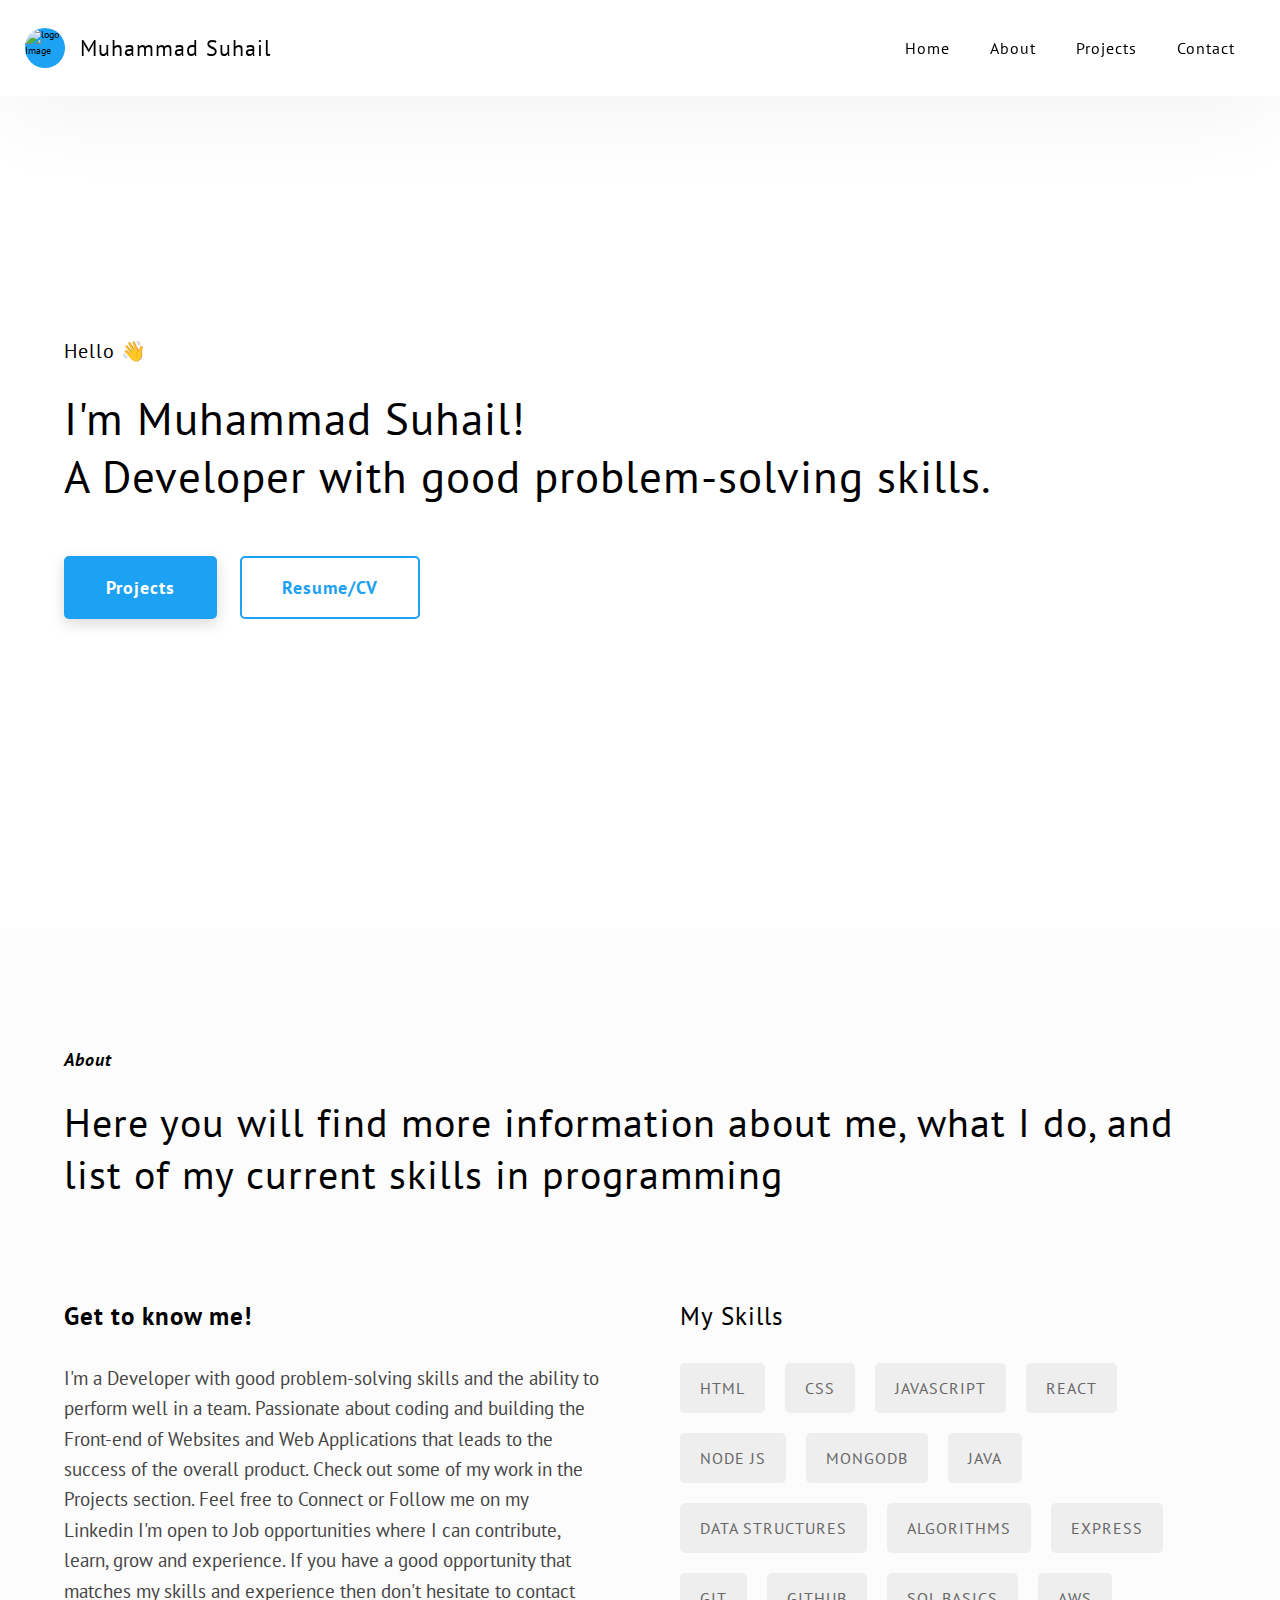
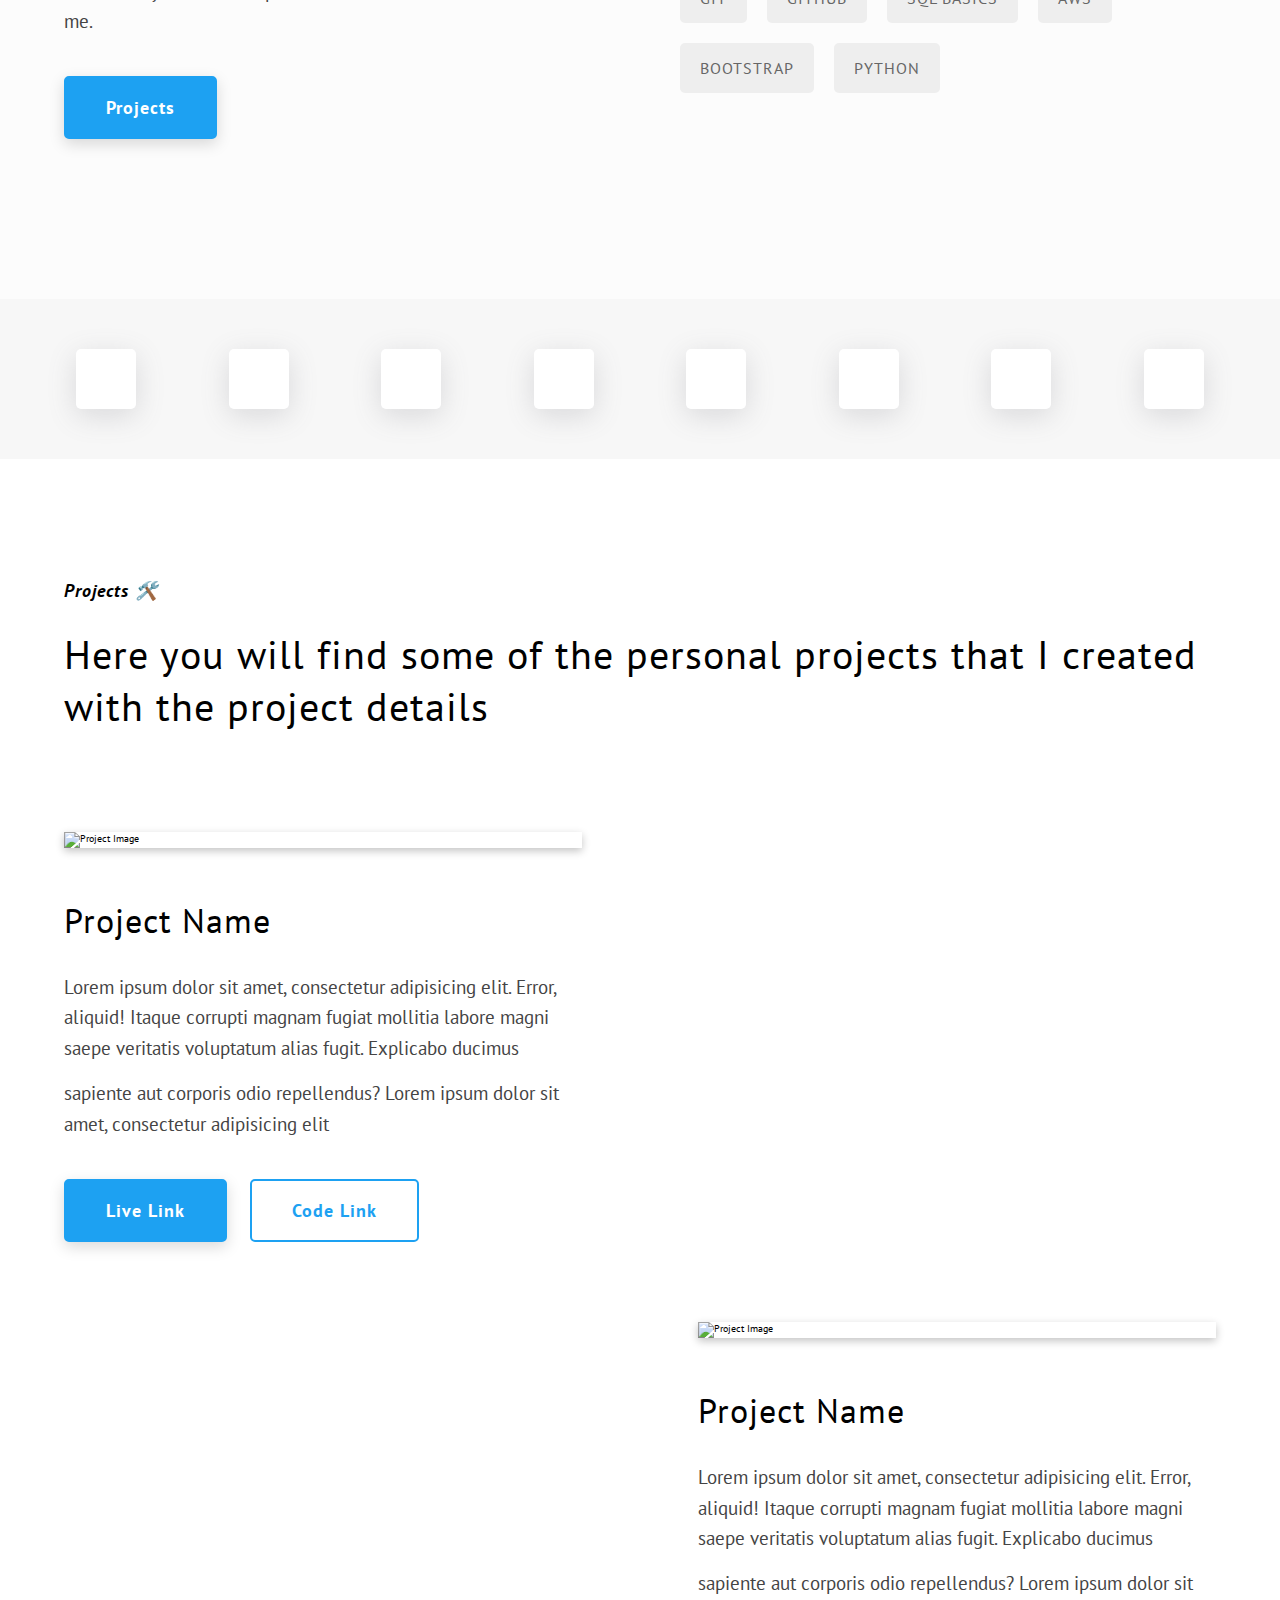
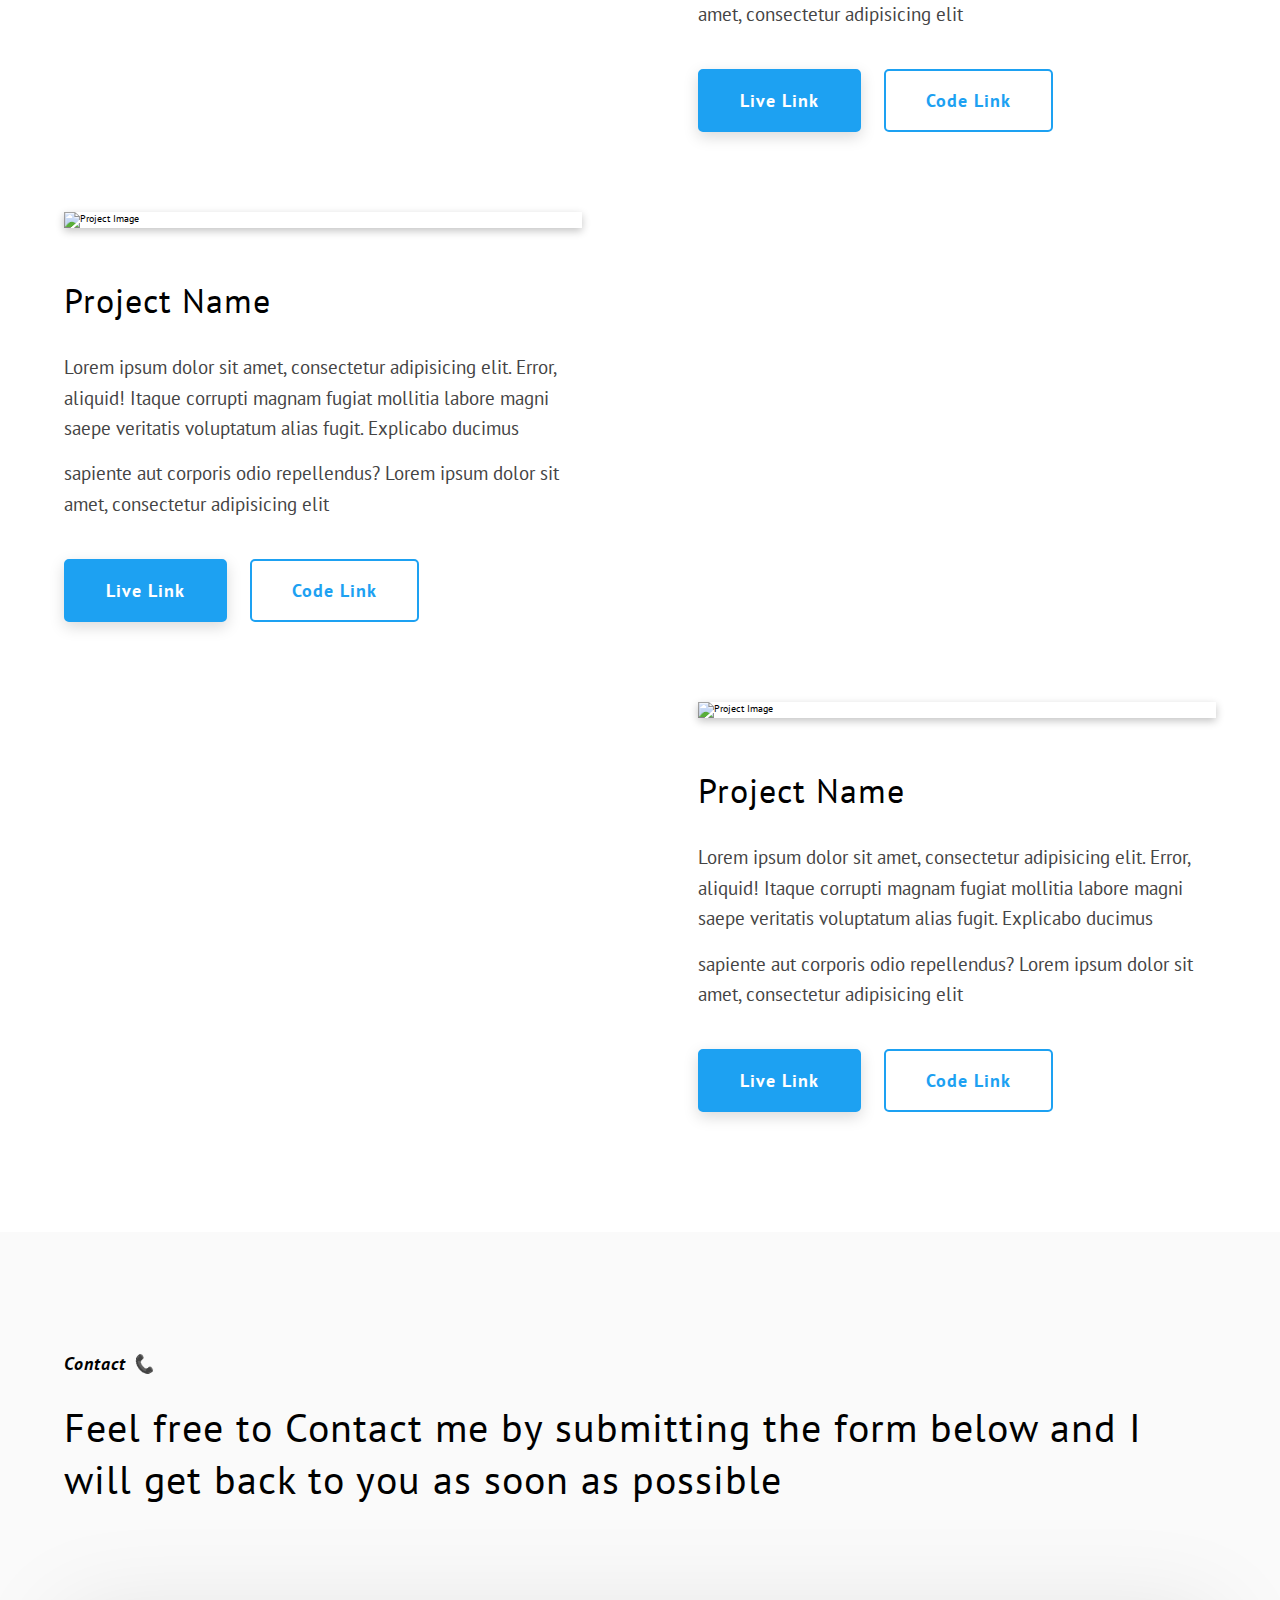
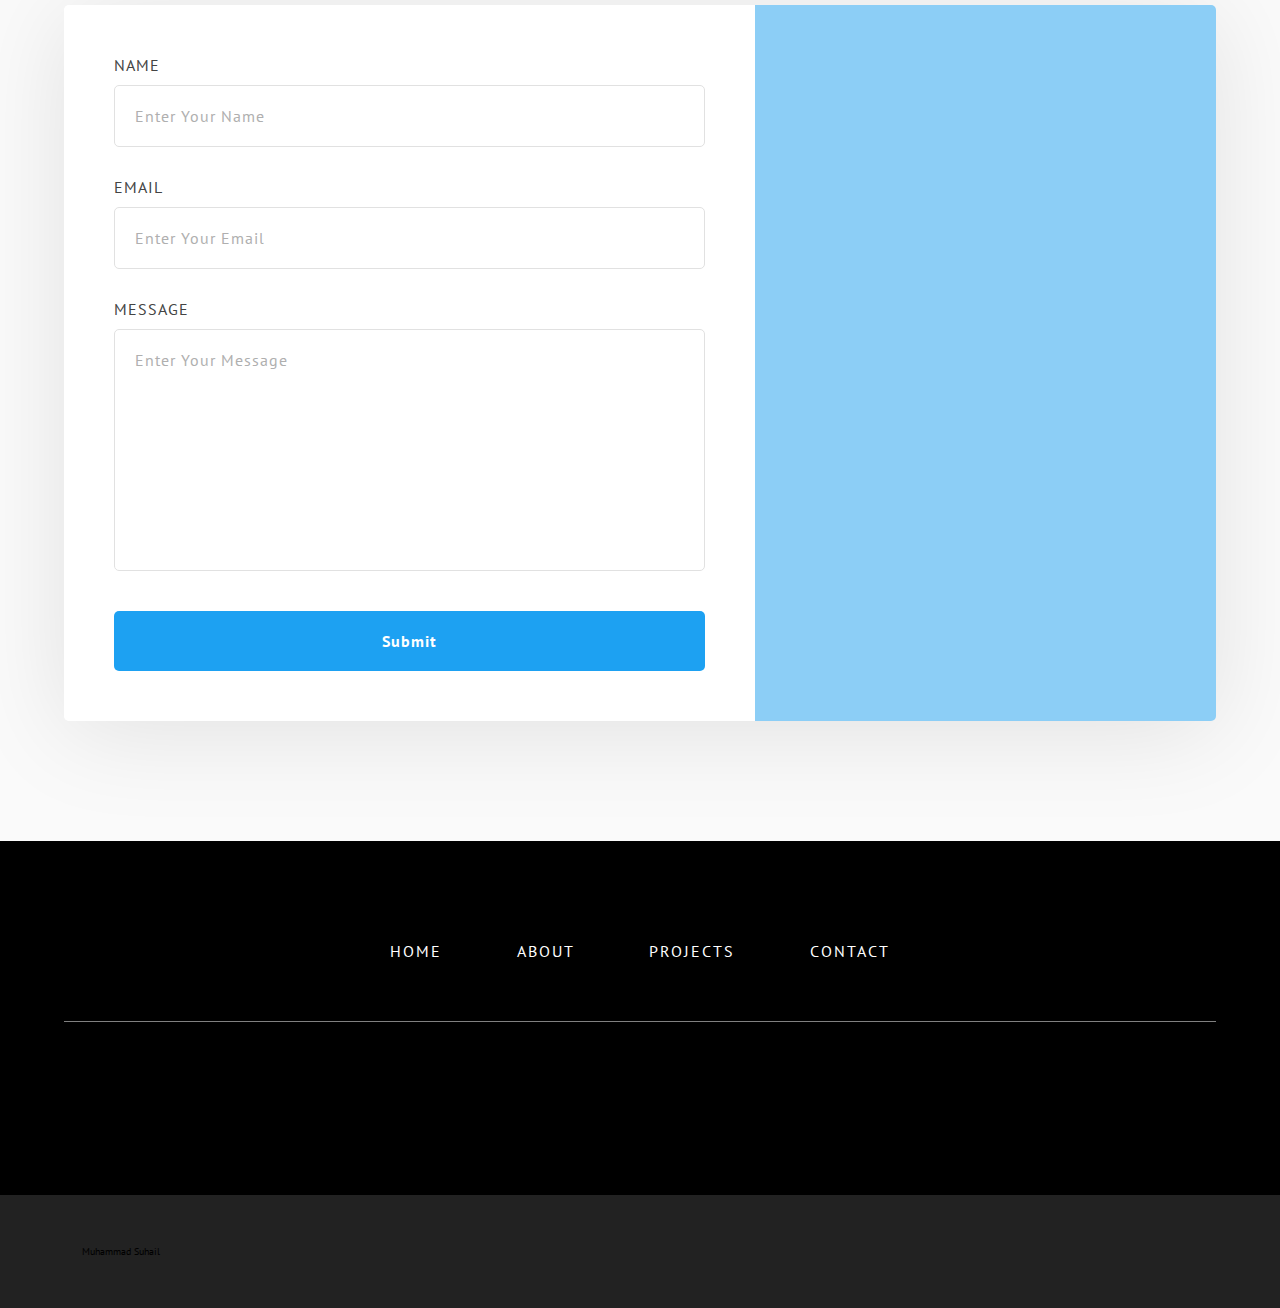
==== index.html @ c845e2e4 "Update index.html" ====
<!DOCTYPE html>
<html lang="en">

<head>
  <meta charset="UTF-8" />
  <meta http-equiv="X-UA-Compatible" content="IE=edge" />
  <meta name="viewport" content="width=device-width, initial-scale=1.0" />
  <link rel="stylesheet" href="style.css" />
  <link rel="preconnect" href="https://fonts.googleapis.com" />
  <link rel="preconnect" href="https://fonts.gstatic.com" crossorigin />
  <link href="https://fonts.googleapis.com/css2?family=PT+Sans:wght@400;700&display=swap" rel="stylesheet" />
  <link rel="stylesheet" href="https://cdn.jsdelivr.net/gh/devicons/devicon@v2.14.0/devicon.min.css" />
  <title>Muhammad Suhail</title>
  <meta name="description" content="A Simple & Clean Portfolio" />
</head>

<body>
  <header class="main-header">
    <div class="main-header__logo-container">
      <div class="main-header__logo-img-cont">
        <img
          src=iamsuhail.github.io

          alt="logo Image" class="main-header__logo-img" />
      </div>
      <h4 class="main-header__logo-text">Muhammad Suhail</h4>
    </div>
    <nav class="main-header__navigation">
      <ul class="main-header__navigation-links">
        <li class="main-header__navigation-link"><a href="./index.html"> Home </a></li>
        <li class="main-header__navigation-link"><a href="./index.html#about"> About </a></li>
        <li class="main-header__navigation-link">
          <a href="./index.html#projects"> Projects </a>
        </li>
        <li class="main-header__navigation-link"><a href="./index.html#contact" href=""> Contact </a></li>
      </ul>
    </nav>
    <div class="main-header__sm-scr-nav-btn">
      <div class="main-header__sm-scr-nav-btn-line"></div>
      <div class="main-header__sm-scr-nav-btn-line"></div>
    </div>
    <div class="main-header__sm-menu">
      <div class="main-header__sm-menu-close">

      </div>
      <ul class="main-header__sm-menu-links">
        <li>
          <a class="main-header__sm-menu-link main-header__sm-menu-link--1" name="home-hero">Home</a>
        </li>

        <li>
          <a class="main-header__sm-menu-link main-header__sm-menu-link--2" name="about">About</a>
        </li>
        <li>
          <a class="main-header__sm-menu-link main-header__sm-menu-link--3" name="projects">Projects</a>
        </li>
        <li>
          <a class="main-header__sm-menu-link main-header__sm-menu-link--4" name="contact">Contact</a>
        </li>
      </ul>
    </div>
    <!-- <button class="btn btn-theme btn-sm">Download CV</button> -->
  </header>

  <!--Remove or Comment out this theme selector code when you are done with choosing the right color for your theme so this color selector don't appear when you host the site online-->
  <div class="themeClrSelector">
    <input placeholder="Color Selector" type="color" value="#1DA1F2" class="themeClrSelector__input" />
    <img alt="theme color tester" src="https://img.icons8.com/fluent/48/000000/rgb-circle-1.png"
      class="themeClrSelector__img" />
  </div>
  <!---->

  <section id="home-hero" class="home-hero">
    <div class="home-hero__content">
      <div class="home-hero__info">
        <h1 class="heading-primary home-hero__heading-primary">
          <span class="heading-primary__sm"> Hello 👋</span>
          <span class="heading-primary__main">
            I'm Muhammad Suhail! <br>
            A Developer with good problem-solving skills.
            
          </span>
        </h1>
        <button class="btn btn-theme home-hero__btn-theme">Projects</button>
        <button class="btn btn-inv home-hero__btn-theme" onclick="window.location.href=''"> Resume/CV </button>
      </div>
    </div>
  </section>
  <section id="about" class="about main-section">
    <div class="main-container">
      <h2 class="heading-secondary projects__heading-secondary">
        <span class="heading-secondary__sm"> <b><i>About</i></b> </span>
        <span class="heading-secondary__main">
          Here you will find more information about me, what I do, and list of my current skills in programming
      </h2>
      <div class="main-section__content">
        <div class="about__info">
          <div class="about__main-info">
            <h3 class="heading-quaternary about__heading-quaternary">
            <b>Get to know me!</b> 
            </h3>
            <p class="text-primary about__text-primary">
              <span>
                I'm a Developer with good problem-solving skills and the ability to perform well in a team. Passionate
                about coding and building the Front-end of Websites and Web Applications that leads to the success of the overall product. Check out some of my work in the Projects section.
Feel free to Connect or Follow me on my Linkedin

I'm open to Job opportunities where I can contribute, learn, grow and experience. If you have a good opportunity that matches my skills and experience then don't hesitate to contact me.
              </span>
              <span>
                

              </span>
              <span>
                
              </span>
            </p>
            <button class="btn btn-theme about__btn-theme">Projects</button>
          </div>
          <div class="about__skill-info">
            <h3 class="heading-quaternary about__heading-quaternary">
              My Skills
            </h3>
            <ul class="about__skills">
              <li class="about__skill">HTML</li>
              <li class="about__skill">css</li>
              <li class="about__skill">Javascript</li>
              <li class="about__skill">React</li>
              <li class="about__skill">Node js</li>
              <li class="about__skill">MongoDB</li>
              <li class="about__skill">Java</li>
              <li class="about__skill">Data Structures</li>
              <li class="about__skill">Algorithms</li>
              <li class="about__skill">Express</li>
              <li class="about__skill">git</li>
              <li class="about__skill">GitHub</li>
              <li class="about__skill">SQL Basics</li>
              <li class="about__skill">AWS</li>
              <li class="about__skill">Bootstrap</li>
              <li class="about__skill">Python</li>
            </ul>
          </div>
        </div>
      </div>
    </div>
  </section>
  <section class="skills-showcase">
    <ul class="skills-showcase__list">
      <li class="skills-showcase__list-item">
        <i class="devicon-html5-plain"></i>
      </li>
      <li class="skills-showcase__list-item">
        <i class="devicon-css3-plain"></i>
      </li>
      <li class="skills-showcase__list-item">
        <i class="devicon-javascript-plain"></i>
      </li>
      <li class="skills-showcase__list-item">
        <i class="devicon-react-original"></i>
      </li>
      <li class="skills-showcase__list-item">
          <i class="devicon-nodejs-plain"></i>
        </li>
        <li class="skills-showcase__list-item">
          <i class="devicon-java-plain"></i>
        </li>
        <li class="skills-showcase__list-item">
            <i class="devicon-git-plain"></i>
        </li>
      <li class="skills-showcase__list-item">
        <i class="devicon-python-plain"></i>
      </li>
    </ul>
  </section>
  <section id="projects" class="projects main-section">
    <div class="main-container">
      <h2 class="heading-secondary projects__heading-secondary">
        <span class="heading-secondary__sm"> <b><i>Projects 🛠️</i></b></span>
        <span class="heading-secondary__main">
          Here you will find some of the personal projects that I created with the project details
        </span>
      </h2>
      <div class="main-section__content">
        <div class="projects__list">
          <div class="projects__list-item">
            <div class="projects__list-item-count">
              <span class="projects__list-item-count-num"> 1 </span>
              <span class="projects__list-item-count-line"> </span>
              <span class="projects__list-item-count-end-dot"> </span>
            </div>
            <div class="projects__list-item-details">
              <div class="projects__list-item-img-cont">
                <img src="./assets/mock.png" alt="Project Image" class="projects__list-item-img" />
              </div>
              <h3 class="heading-tertiary projects__list-item-heading-tertiary">
                Project Name
              </h3>
              <!-- <hr class="projects__title-text-divider" /> -->

              <p class="text-primary projects__list-item-text-primary">
                <span>
                  Lorem ipsum dolor sit amet, consectetur adipisicing elit.
                  Error, aliquid! Itaque corrupti magnam fugiat mollitia
                  labore magni saepe veritatis voluptatum alias fugit.
                  Explicabo ducimus
                </span>
                <!-- <br />
                  <br /> -->
                <span>
                  sapiente aut corporis odio repellendus? Lorem ipsum dolor
                  sit amet, consectetur adipisicing elit
                </span>
              </p>
              <button class="btn btn-theme projects__btn-theme">
                Live Link
              </button>
              <button class="btn btn-inv projects__btn-inv">Code Link</button>
            </div>
          </div>
          <div class="projects__list-item projects__list-item--inv">
            <div class="projects__list-item-details">
              <div class="projects__list-item-img-cont">
                <img src="./assets/mock.png" alt="Project Image" class="projects__list-item-img" />
              </div>
              <h3 class="heading-tertiary projects__list-item-heading-tertiary">
                Project Name
              </h3>
              <!-- <hr class="projects__title-text-divider" /> -->

              <p class="text-primary projects__list-item-text-primary">
                <span>
                  Lorem ipsum dolor sit amet, consectetur adipisicing elit.
                  Error, aliquid! Itaque corrupti magnam fugiat mollitia
                  labore magni saepe veritatis voluptatum alias fugit.
                  Explicabo ducimus
                </span>
                <!-- <br />
                  <br /> -->
                <span>
                  sapiente aut corporis odio repellendus? Lorem ipsum dolor
                  sit amet, consectetur adipisicing elit
                </span>
              </p>
              <button class="btn btn-theme projects__btn-theme">
                Live Link
              </button>
              <button class="btn btn-inv projects__btn-inv">Code Link</button>
            </div>
            <div class="projects__list-item-count">
              <span class="projects__list-item-count-num"> 2 </span>
              <span class="projects__list-item-count-line"> </span>
              <span class="projects__list-item-count-end-dot"> </span>
            </div>
          </div>
          <div class="projects__list-item">
            <div class="projects__list-item-count">
              <span class="projects__list-item-count-num"> 3 </span>
              <span class="projects__list-item-count-line"> </span>
              <span class="projects__list-item-count-end-dot"> </span>
            </div>
            <div class="projects__list-item-details">
              <div class="projects__list-item-img-cont">
                <img src="./assets/mock.png" alt="Project Image" class="projects__list-item-img" />
              </div>
              <h3 class="heading-tertiary projects__list-item-heading-tertiary">
                Project Name
              </h3>
              <!-- <hr class="projects__title-text-divider" /> -->

              <p class="text-primary projects__list-item-text-primary">
                <span>
                  Lorem ipsum dolor sit amet, consectetur adipisicing elit.
                  Error, aliquid! Itaque corrupti magnam fugiat mollitia
                  labore magni saepe veritatis voluptatum alias fugit.
                  Explicabo ducimus
                </span>
                <!-- <br />
                  <br /> -->
                <span>
                  sapiente aut corporis odio repellendus? Lorem ipsum dolor
                  sit amet, consectetur adipisicing elit
                </span>
              </p>
              <button class="btn btn-theme projects__btn-theme">
                Live Link
              </button>
              <button class="btn btn-inv projects__btn-inv">Code Link</button>
            </div>
          </div>
          <div class="projects__list-item projects__list-item--inv">
            <div class="projects__list-item-details">
              <div class="projects__list-item-img-cont">
                <img src="./assets/mock.png" alt="Project Image" class="projects__list-item-img" />
              </div>
              <h3 class="heading-tertiary projects__list-item-heading-tertiary">
                Project Name
              </h3>
              <!-- <hr class="projects__title-text-divider" /> -->

              <p class="text-primary projects__list-item-text-primary">
                <span>
                  Lorem ipsum dolor sit amet, consectetur adipisicing elit.
                  Error, aliquid! Itaque corrupti magnam fugiat mollitia
                  labore magni saepe veritatis voluptatum alias fugit.
                  Explicabo ducimus
                </span>
                <!-- <br />
                  <br /> -->
                <span>
                  sapiente aut corporis odio repellendus? Lorem ipsum dolor
                  sit amet, consectetur adipisicing elit
                </span>
              </p>
              <button class="btn btn-theme projects__btn-theme">
                Live Link
              </button>
              <button class="btn btn-inv projects__btn-inv">Code Link</button>
            </div>
            <div class="projects__list-item-count">
              <span class="projects__list-item-count-num"> 4 </span>
              <span class="projects__list-item-count-line"> </span>
              <span class="projects__list-item-count-end-dot"> </span>
            </div>
          </div>
        </div>
      </div>
    </div>
  </section>
  <section id="contact" class="contact main-section">
    <div class="main-container">
      <h2 class="heading-secondary">
        <span class="heading-secondary__sm"> <b><i>Contact 📞</i></b></span>
        <span class="heading-secondary__main">
          Feel free to Contact me by submitting the form below and I will get back to you as soon as possible
        </span>
      </h2>
      <div class="main-section__content">
        <div class="contact__form-cont">
          <form class="contact__form">
            <div class="contact__form-field">
              <label for="name" class="contact__form-field-label">Name</label>
              <input placeholder="Enter Your Name" type="text" class="contact__form-field-input" />
            </div>
            <div class="contact__form-field">
              <label for="name" class="contact__form-field-label">Email</label>
              <input placeholder="Enter Your Email" type="text" class="contact__form-field-input" />
            </div>
            <div class="contact__form-field">
              <label for="name" class="contact__form-field-label">Message</label>
              <textarea placeholder="Enter Your Message" name="message" id="" cols="30" rows="10"
                class="contact__form-field-input"></textarea>
            </div>
            <button type="submit" class="contact__form-submit">Submit</button>
          </form>
          <div class="contact__form-visual"></div>
        </div>
      </div>
    </div>
  </section>
  <footer class="main-footer">
    <div class="main-footer__upper">
      <div class="main-container">
        <ul class="main-footer__links">
          <li class="main-footer__link">
            <a href="./index.html">Home</a>
          </li>
          <li class="main-footer__link">
            <a href="./index.html#about">About</a>
          </li>
          <li class="main-footer__link">
            <a href="./index.html#projects">Projects</a>
          </li>
          <li class="main-footer__link">
            <a href="./index.html#contact">Contact</a>
          </li>
        </ul>
        <div class="main-footer__mid-line"></div>
        <div class="main-footer__socials">
          <a href="https://github.com/iamsuhail" class="main-footer__social-link">
            <img
              src="https://d33wubrfki0l68.cloudfront.net/5557d5a11584d7201a38ee1a95200f57a4cc0f88/15085/assets/png/github-ico.png"
              alt="" class="main-footer__social-link-icon" />
          </a>
          <a href="https://www.instagram.com/_its.me.suhail_/" class="main-footer__social-link">
            <img src="./assets/icons8-instagram-48.png" alt="" class="main-footer__social-link-icon" />
          </a>
          <a href="" class="main-footer__social-link">
            <img src="./assets/icons8-twitter-50.png" alt="" class="main-footer__social-link-icon" />
          </a>
          <a href="https://www.linkedin.com/in/muhammad-suhail-s123/" class="main-footer__social-link">
            <img
              src="https://d33wubrfki0l68.cloudfront.net/7f29579dde49e02480372aa49f7189c5536b0118/34b92/assets/png/linkedin-ico.png"
              alt="" class="main-footer__social-link-icon" />
          </a>
          <a href="#" class="main-footer__social-link">
            <img src="./assets/icons8-pinterest-64.png" alt="" class="main-footer__social-link-icon" />
          </a>
        </div>
      </div>
    </div>
    <div class="main-footer__bottom">
      <div class="main-container">
        Muhammad Suhail
      </div>
    </div>
  </footer>
  <script src="./script.js"></script>
</body>

</html>
---- style.css ----
* {
    margin: 0;
    padding: 0;
    box-sizing: border-box;
    font-family: inherit;
  }
  
  :root {
    --themeColor: 29, 161, 242;
    /* Theme Color in (R,G,B) format */
  }
  
  html {
    font-size: 62.5%;
    scroll-behavior: smooth;
  }
  
  /* 75em === 1200px */
  @media (max-width: 75em) {
    html {
      font-size: 60%;
    }
  }
  
  /* 56.25em === 900px */
  @media (max-width: 56.25em) {
    html {
      font-size: 58%;
    }
  }
  
  /* 37.5em === 600px */
  @media (max-width: 37.5em) {
    html {
      font-size: 56%;
    }
  }
  
  /* 112.5em === 1600px */
  /* @media (min-width: 112.5em) {
    html {
      font-size: 65%;
    }
  } */
  
  body {
    font-family: 'PT Sans', sans-serif;
  }
  
  ul {
    list-style: none;
  }
  
  a {
    text-decoration: none;
    color: inherit;
  }
  
  /* Utils */
  
  .btn {
    font-family: inherit;
    letter-spacing: 1px;
    font-weight: 700;
    border: none;
    box-shadow: none;
    cursor: pointer;
    padding: 1.8rem 4rem;
    font-size: 1.8rem;
    border-radius: 5px;
    border: 2px solid rgba(var(--themeColor), 1);
  }
  
  @media (max-width: 37.5em) {
    .btn {
      padding: 2rem 4rem;
    }
  }
  
  .btn-theme {
    background: rgba(var(--themeColor), 1);
    color: #fff;
    box-shadow: 0 5px 15px 0 rgb(0 0 0 / 15%);
  }
  
  .btn-inv {
    color: rgba(var(--themeColor), 1);
    background: #fff;
  }
  
  .btn-sm {
    padding: 1.3rem 2rem;
    font-size: 1.6rem;
    border: none;
  }
  
  .main-container {
    max-width: 120rem;
    margin: auto;
    width: 90%;
  }
  
  .main-section {
    padding: 12rem 0;
  }
  
  .main-section__content {
    margin-top: 10rem;
  }
  
  @media (max-width: 37.5em) {
    .main-section {
      padding: 10rem 0;
    }
  
    .main-section__content {
      margin-top: 9rem;
    }
  }
  
  .heading-primary {
    font-size: 4.5rem;
    letter-spacing: 1px;
    line-height: 1.3;
    color: #000;
    font-weight: 400;
  }
  
  @media (max-width: 37.5em) {
    .heading-primary {
      font-size: 4rem;
    }
  }
  
  .heading-primary__sm {
    font-size: 2rem;
    display: block;
    margin-bottom: 2.5rem;
  }
  
  .heading-secondary {
    font-size: 4rem;
    letter-spacing: 1px;
    line-height: 1.3;
    color: #000;
    font-weight: 400;
  }
  
  .heading-secondary__sm {
    font-size: 1.8rem;
    display: block;
    margin-bottom: 2.5rem;
  }
  
  .heading-tertiary {
    font-size: 3.4rem;
    letter-spacing: 1px;
    line-height: 1.3;
    color: #000;
    font-weight: 400;
  }
  
  .heading-quaternary {
    font-size: 2.5rem;
    letter-spacing: 1px;
    line-height: 1.3;
    color: #000;
    font-weight: 400;
  }
  
  @media (max-width: 37.5em) {
    .heading-secondary {
      font-size: 3.7rem;
    }
  
    .heading-tertiary {
      font-size: 3rem;
    }
  }
  
  .text-primary {
    font-size: 1.9rem;
    color: #444;
    line-height: 1.6;
  }
  
  .text-primary span {
    margin-bottom: 1.5rem;
    display: block;
  }
  
  .text-primary span:last-child {
    margin-bottom: 0;
  }
  
  /* Animation ( Keyframes ) */
  
  @keyframes downToUp {
    0% {
      opacity: 0;
      transform: translateY(50px);
    }
  
    100% {
      opacity: 1;
      transform: translateY(0);
    }
  }
  
  /* Main Header Stylings */
  
  .main-header {
    display: flex;
    justify-content: space-between;
    align-items: center;
    padding: 2.5rem;
    position: fixed;
    top: 0;
    left: 0;
    width: 100%;
    box-shadow: 0 10px 100px -5px #eee;
    z-index: 1000;
    background: #fff;
  }
  
  .main-header__logo-container {
    display: flex;
    align-items: center;
    cursor: pointer;
  }
  
  .main-header__logo-img-cont {
    margin-right: 1.5rem;
    width: 4rem;
    height: 4rem;
    overflow: hidden;
    border-radius: 10rem;
    background: rgba(var(--themeColor), 1);
  }
  
  .main-header__sm-scr-nav-btn {
    padding: 1rem 1rem;
    display: none;
    cursor: pointer;
  }
  
  @media (max-width: 37.5em) {
    .main-header__sm-scr-nav-btn {
      display: block;
    }
  }
  
  .main-header__sm-scr-nav-btn-line {
    height: 1px;
    background: #000;
    width: 3rem;
    border-radius: 50px;
  }
  
  .main-header__sm-menu {
    background: #fff;
    position: fixed;
    top: 0;
    left: 0;
    width: 100%;
    height: 100%;
    min-height: 40rem;
    transform: translateX(-100%);
    transition: transform 0.5s;
    display: flex;
    align-items: center;
    justify-content: center;
  }
  
  .main-header__sm-menu-close {
    position: absolute;
    top: 3.3rem;
    right: 2.5rem;
    width: 3rem;
    height: 3rem;
  }
  
  .main-header__sm-menu-close:before,
  .main-header__sm-menu-close:after {
    position: absolute;
    content: ' ';
    height: 3rem;
    width: 1px;
    left: 50%;
    transform: translateX(-50%);
    background-color: #000;
  }
  
  .main-header__sm-menu-close:before {
    transform: rotate(45deg);
  }
  
  .main-header__sm-menu-close:after {
    transform: rotate(-45deg);
  }
  
  .main-header__sm-menu--active {
    transform: translateX(0);
  }
  
  .main-header__sm-menu-links {
    width: 90%;
  }
  
  .main-header__sm-menu-link {
    opacity: 0;
    transform: translateY(50px);
    transition: opacity 0.3s, transform 0.3s;
    font-size: 2.5rem;
    text-align: center;
    display: block;
    padding: 3rem;
    color: #555;
  }
  
  /* @keyframes smMenuLinkStartAnimation {
    0% {
      transform: translateY(50px);
      opacity: 0;
    }
    100% {
      transform: translateY(0);
      opacity: 1;
    }
  }
  
  @keyframes smMenuLinkEndAnimation {
    0% {
      transform: translateY(0);
      opacity: 1;
    }
    100% {
      transform: translateY(50px);
      opacity: 0;
    }
  } */
  
  .main-header__sm-scr-nav-btn-line:first-child {
    margin-bottom: 8px;
  }
  
  @media (max-width: 37.5em) {
    .main-header {
      padding: 2.3rem 1.5rem;
    }
  
    .main-header__logo-img-cont {
      margin-right: 1rem;
    }
  }
  
  .main-header__logo-img {
    width: 100%;
    height: 100%;
    object-fit: cover;
  }
  
  .main-header__logo-text {
    font-size: 2.2rem;
    letter-spacing: 1px;
    color: #000;
    font-weight: 400;
  }
  
  .main-header__navigation-links {
    display: flex;
    align-items: center;
  }
  
  .main-header__navigation-link {
    padding: 1.3rem 2rem;
    font-size: 1.6rem;
    letter-spacing: 1px;
    color: #000;
    font-weight: 400;
  }
  
  @media (max-width: 56.25em) {
    .main-header__navigation-link {
      padding: 1.3rem 1.5rem;
    }
  }
  
  @media (max-width: 37.5em) {
    .main-header__navigation-links {
      display: none;
    }
  }
  
  /* Hero Section Stylings */
  
  .home-hero {
    display: flex;
    height: 100vh;
    min-height: 80rem;
    max-height: 120rem;
  }
  
  .home-hero__content {
    max-width: 120rem;
    margin: auto;
    width: 90%;
  
    animation: downToUp 0.8s;
  }
  
  @media (max-width: 37.5em) {
    .home-hero {
      height: unset;
      min-height: unset;
      max-height: unset;
    }
  
    .home-hero__content {
      margin: 0 auto;
      padding: 15rem 0 10rem 0;
    }
  }
  
  .home-hero__heading-primary {
    margin-bottom: 5rem;
  }
  
  .home-hero__btn-theme {
    margin-right: 2rem;
  }
  
  @media (max-width: 37.5em) {
    .home-hero__heading-primary {
      margin-bottom: 4.5rem;
    }
  
    .home-hero__btn-theme,
    .home-hero__btn-inv {
      width: 100%;
    }
  
    .home-hero__btn-theme {
      margin: 0 0 2rem 0;
    }
  }
  
  /* About */
  .about {
    background: rgb(252, 252, 252);
  }
  
  .about__info {
    display: grid;
    grid-template-columns: 1fr 1fr;
    grid-gap: 8rem;
  }
  
  @media (max-width: 37.5em) {
    .about__info {
      grid-template-columns: 1fr;
      grid-gap: 6rem;
    }
  
    .about__btn-theme {
      width: 70%;
    }
  }
  
  .about__heading-quaternary {
    margin-bottom: 3rem;
  }
  
  .about__main-info {
    margin-bottom: 4rem;
  }
  
  .about__text-primary {
    margin-bottom: 4rem;
  }
  
  .about__info-heading {
    margin-bottom: 3rem;
    color: #555;
  }
  
  .about__skills {
    display: flex;
    flex-wrap: wrap;
  }
  
  .about__skill {
    font-size: 1.6rem;
    text-transform: uppercase;
    letter-spacing: 1px;
    padding: 1.5rem 2rem;
    margin-right: 2rem;
    margin-bottom: 2rem;
  
    background: #eee;
    color: #666;
    border-radius: 5px;
    font-weight: 500;
  }
  
  /* Skills Showcase */
  
  .skills-showcase {
    background: rgba(247, 247, 247, 1);
    padding: 5rem 3rem;
  }
  
  .skills-showcase__list {
    display: flex;
    justify-content: space-around;
  }
  
  .skills-showcase__list-item {
    padding: 3rem;
    border-radius: 5px;
    background: #fff;
    box-shadow: rgba(100, 100, 111, 0.2) 0px 7px 29px 0px;
  }
  
  .skills-showcase__list-item i {
    color: rgba(var(--themeColor), 1);
    color: #999;
    font-size: 5rem;
  }
  
  @media (max-width: 75em) {
    .skills-showcase__list-item {
      padding: 1.5rem;
      border-radius: 5px;
      background: #fff;
    }
  
    .skills-showcase__list-item i {
      font-size: 5rem;
    }
  }
  
  @media (max-width: 56.25em) {
    .skills-showcase {
      padding: 5rem;
    }
  
    .skills-showcase__list {
      display: grid;
      grid-template-columns: repeat(4, 1fr);
      grid-gap: 5rem;
    }
  
    .skills-showcase__list-item {
      text-align: center;
    }
  }
  
  @media (max-width: 37.5em) {
    .skills-showcase {
      padding: 4rem;
    }
  
    .skills-showcase__list {
      grid-template-columns: repeat(3, 1fr);
      grid-gap: 4rem;
    }
  }
  
  @media (max-width: 21.875em) {
    .skills-showcase__list-item i {
      font-size: 4rem;
    }
  }
  
  /* projects */
  
  .projects__list-item {
    display: grid;
    grid-template-columns: 45%;
    grid-gap: 4rem;
    margin-bottom: 8rem;
  }
  
  .projects__list-item--inv {
    justify-content: flex-end;
  }
  
  @media (max-width: 75em) {
    .projects__list-item {
      grid-template-columns: 60%;
    }
  }
  
  @media (max-width: 56.25em) {
    .projects__list-item {
      grid-template-columns: 100%;
    }
  }
  
  .projects__list-item:last-child {
    margin-bottom: 0;
  }
  
  .projects__list-item-count {
    display: flex;
    flex-direction: column;
    align-items: center;
    max-height: 30rem;
    display: none;
  }
  
  .projects__list-item-count-num {
    font-size: 2rem;
    font-weight: 700;
    width: 5rem;
    height: 5rem;
    color: #fff;
    background: #000;
    display: block;
    display: flex;
    align-items: center;
    justify-content: center;
    border-radius: 50px;
  }
  
  .projects__list-item-count-line {
    flex-grow: 1;
    width: 2px;
    background: #000;
    border-radius: 50px;
  }
  
  .projects__list-item-count-end-dot {
    width: 1rem;
    height: 1rem;
    border-radius: 50px;
    background: #000;
  }
  
  .projects__list-item--inv .projects__list-item-img-cont {
    margin: 0 0 0 auto;
  }
  
  .projects__list-item-img-cont {
    box-shadow: rgba(0, 0, 0, 0.35) 0px 5px 15px;
    box-shadow: rgba(0, 0, 0, 0.24) 0px 3px 8px;
  }
  
  .projects__list-item-img {
    width: 100%;
    display: block;
  }
  
  .projects__list-item-heading-tertiary {
    margin: 5rem 0 3rem 0;
  }
  
  @media (max-width: 37.5em) {
    .projects__list-item-heading-tertiary {
      margin: 5rem 0 2.5rem 0;
    }
  }
  
  .projects__title-text-divider {
    height: 5px;
    width: 3rem;
    background: rgba(var(--themeColor), 1);
    margin-bottom: 3rem;
    border-radius: 100px;
  }
  
  .projects__list-item-text-primary {
    margin-bottom: 4rem;
  }
  
  @media (max-width: 37.5em) {
    .projects__list-item-text-primary {
      margin-bottom: 3.7rem;
    }
  }
  
  .projects__list-item-text-primary span {
    margin-bottom: 1.5rem;
    display: block;
  }
  
  .projects__list-item-text-primary span:last-child {
    margin-bottom: 0;
  }
  
  .projects__btn-theme {
    margin-right: 2rem;
  }
  
  @media (max-width: 37.5em) {
    .projects__btn-theme {
      margin: 0 0 2rem 0;
    }
  
    .projects__btn-theme,
    .projects__btn-inv {
      width: 70%;
    }
  }
  
  /* Contact */
  
  .contact {
    background: rgba(250, 250, 250, 1);
  }
  
  .contact__form-cont {
    border-radius: 5px;
    overflow: hidden;
    display: grid;
    grid-template-columns: 1.5fr 1fr;
    box-shadow: 0 10px 100px rgba(0, 0, 0, 0.1);
  }
  
  .contact__form {
    background: #fff;
    padding: 5rem;
  }
  
  @media (max-width: 56.25em) {
    .contact__form-cont {
      grid-template-columns: 2fr 1fr;
    }
  }
  
  @media (max-width: 37.5em) {
    .contact__form-cont {
      grid-template-columns: 1fr;
    }
  
    .contact__form {
      padding: 3rem;
    }
  }
  
  .contact__form-field {
    margin-bottom: 3rem;
  }
  
  .contact__form-field-label {
    font-size: 1.6rem;
    text-transform: uppercase;
    color: #444;
    letter-spacing: 1px;
    display: block;
    margin-bottom: 1rem;
  }
  
  .contact__form-field-input {
    display: block;
    padding: 2rem;
    width: 100%;
    border: 1px solid rgba(225, 225, 225, 1);
    font-size: 1.6rem;
    resize: none;
    border-radius: 5px;
    font-weight: 400;
    letter-spacing: 1px;
  }
  
  /* Code for Modern Browsers */
  /* Code for WebKit, Blink, Edge */
  /* Code for Internet Explorer 10-11 */
  /* Code for Microsoft Edge */
  /* Code for Mozilla Firefox 4 to 18 */
  /* Code for Mozilla Firefox 19+ */
  
  
  .contact__form-field-input::placeholder {
    color: rgb(175, 175, 175);
    font-weight: 400;
    font-size: 1.6rem;
  }
  
  .contact__form-field-input::-webkit-input-placeholder {
    color: rgb(175, 175, 175);
    font-weight: 400;
    font-size: 1.6rem;
  }
  
  .contact__form-field-input:-ms-input-placeholder {
    color: rgb(175, 175, 175);
    font-weight: 400;
    font-size: 1.6rem;
  }
  
  .contact__form-field-input::-ms-input-placeholder {
    color: rgb(175, 175, 175);
    font-weight: 400;
    font-size: 1.6rem;
  }
  
  .contact__form-field-input:-moz-placeholder {
    opacity: 1;
    color: rgb(175, 175, 175);
    font-weight: 400;
    font-size: 1.6rem;
  }
  
  .contact__form-field-input::-moz-placeholder {
    opacity: 1;
    color: rgb(175, 175, 175);
    font-weight: 400;
    font-size: 1.6rem;
  }
  
  .contact__form-field-input:focus {
    outline: none;
  }
  
  .contact__form-submit {
    padding: 2rem;
    width: 100%;
    font-size: 1.6rem;
    border: none;
    letter-spacing: 1px;
    font-family: inherit;
    font-weight: 700;
    background: rgba(var(--themeColor), 1);
    color: #fff;
    margin-top: 4rem;
    display: block;
    border-radius: 5px;
    cursor: pointer;
  }
  
  .contact__form-visual {
    background-image: url('https://i.postimg.cc/mrHQw69n/contact-form-bg.jpg');
    background-position: bottom;
    background-size: cover;
    background-repeat: no-repeat;
    position: relative;
    z-index: 1;
  }
  
  @media (max-width: 37.5em) {
    .contact__form-visual {
      display: none;
    }
  }
  
  .contact__form-visual::after {
    content: '';
    position: absolute;
    z-index: 20;
    background: rgba(var(--themeColor), 0.5);
    width: 100%;
    height: 100%;
    top: 0;
    left: 0;
  }
  
  /* Main Footer */
  
  .main-footer__upper {
    background: #000;
    padding: 10rem 0;
  }
  
  .main-footer__links {
    display: flex;
    max-width: 50rem;
    align-items: center;
    justify-content: space-between;
    margin: auto;
  }
  
  .main-footer__link a {
    color: #fff;
    font-size: 1.6rem;
    text-transform: uppercase;
    letter-spacing: 2px;
    font-weight: 500;
  }
  
  @media (max-width: 37.5em) {
    .main-footer__upper {
      padding: 7rem 0;
    }
  
    .main-footer__links {
      display: block;
    }
  
    .main-footer__link a {
      margin-bottom: 0.5rem;
      padding: 3rem 1.5rem;
      display: block;
    }
  }
  
  .main-footer__mid-line {
    background: grey;
    height: 1px;
    margin-top: 6rem;
  }
  
  .main-footer__socials {
    display: flex;
    align-content: center;
    justify-content: space-between;
    max-width: 25rem;
    margin: auto;
    margin-top: 6rem;
  }
  
  .main-footer__social-link-icon {
    width: 2.5rem;
  }
  
  .main-footer__bottom {
    padding: 5rem 2rem;
    background: #222;
  }
  
  .main-footer__bottom-txt {
    color: #eee;
    font-size: 1.3rem;
    word-spacing: 2px;
    text-align: center;
  }
  
  .main-footer__bottom-txt a {
    text-decoration: underline;
    color: #fff;
    font-weight: 700;
  }
  
  
  /* .themeClrSelector {
    position: fixed;
    top: 50%;
    right: 0;
    transform: translateY(-50%);
    display: flex;
    align-items: center;
    justify-content: center;
    background: #fff;
    z-index: 10;
    box-shadow: 0 10px 100px rgba(0, 0, 0, 0.1);
    cursor: pointer;
    overflow: hidden;
  }
  
  @media only screen and (max-width: 37.5em) {
    .themeClrSelector {
      top: 100%;
      transform: translateY(-100%);
    }
  }
  
  .themeClrSelector__input {
    background: transparent;
    border: none;
    cursor: pointer;
    width: 5rem;
    height: 5rem;
    opacity: 0;
    position: relative;
    z-index: 10;
  }
  
  .themeClrSelector__img {
    position: absolute;
    width: 100%;
    height: 100%;
    object-fit: cover;
    top: 0;
    left: 0;
    z-index: 1;
  } */
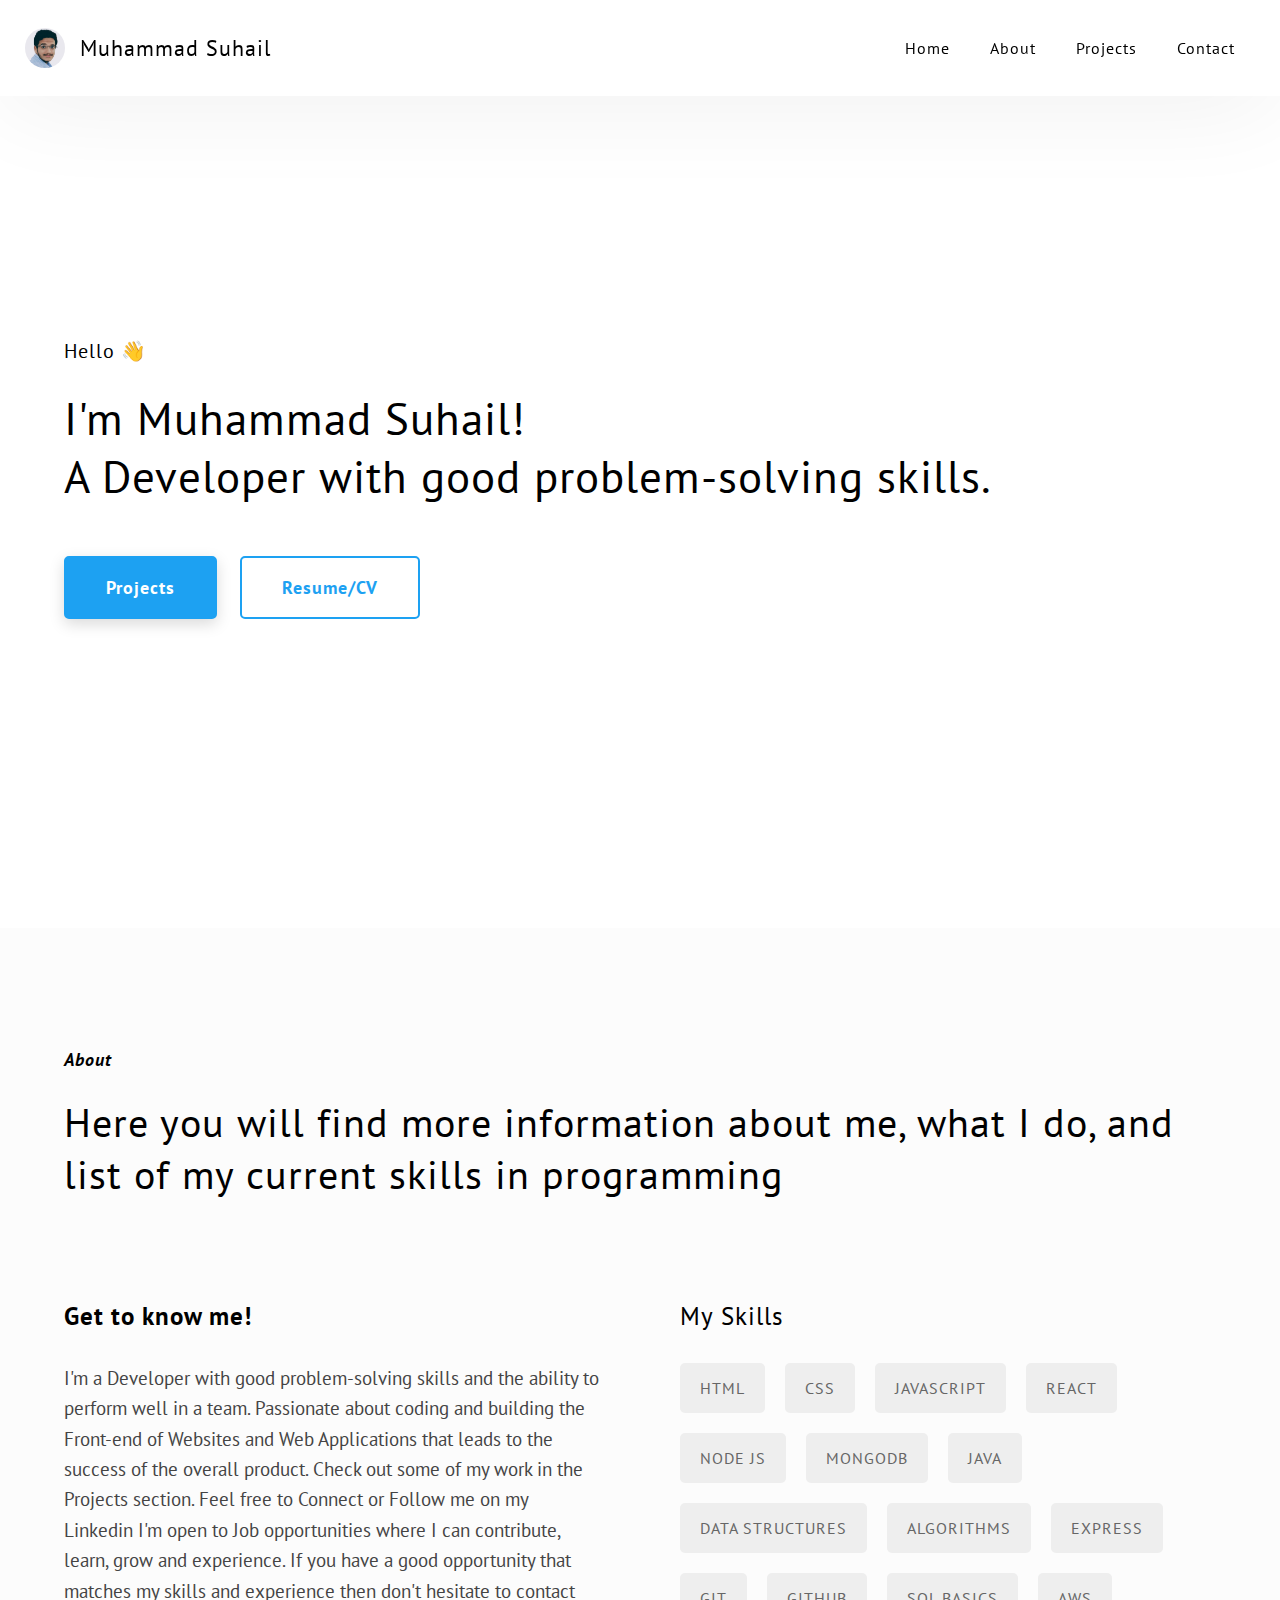
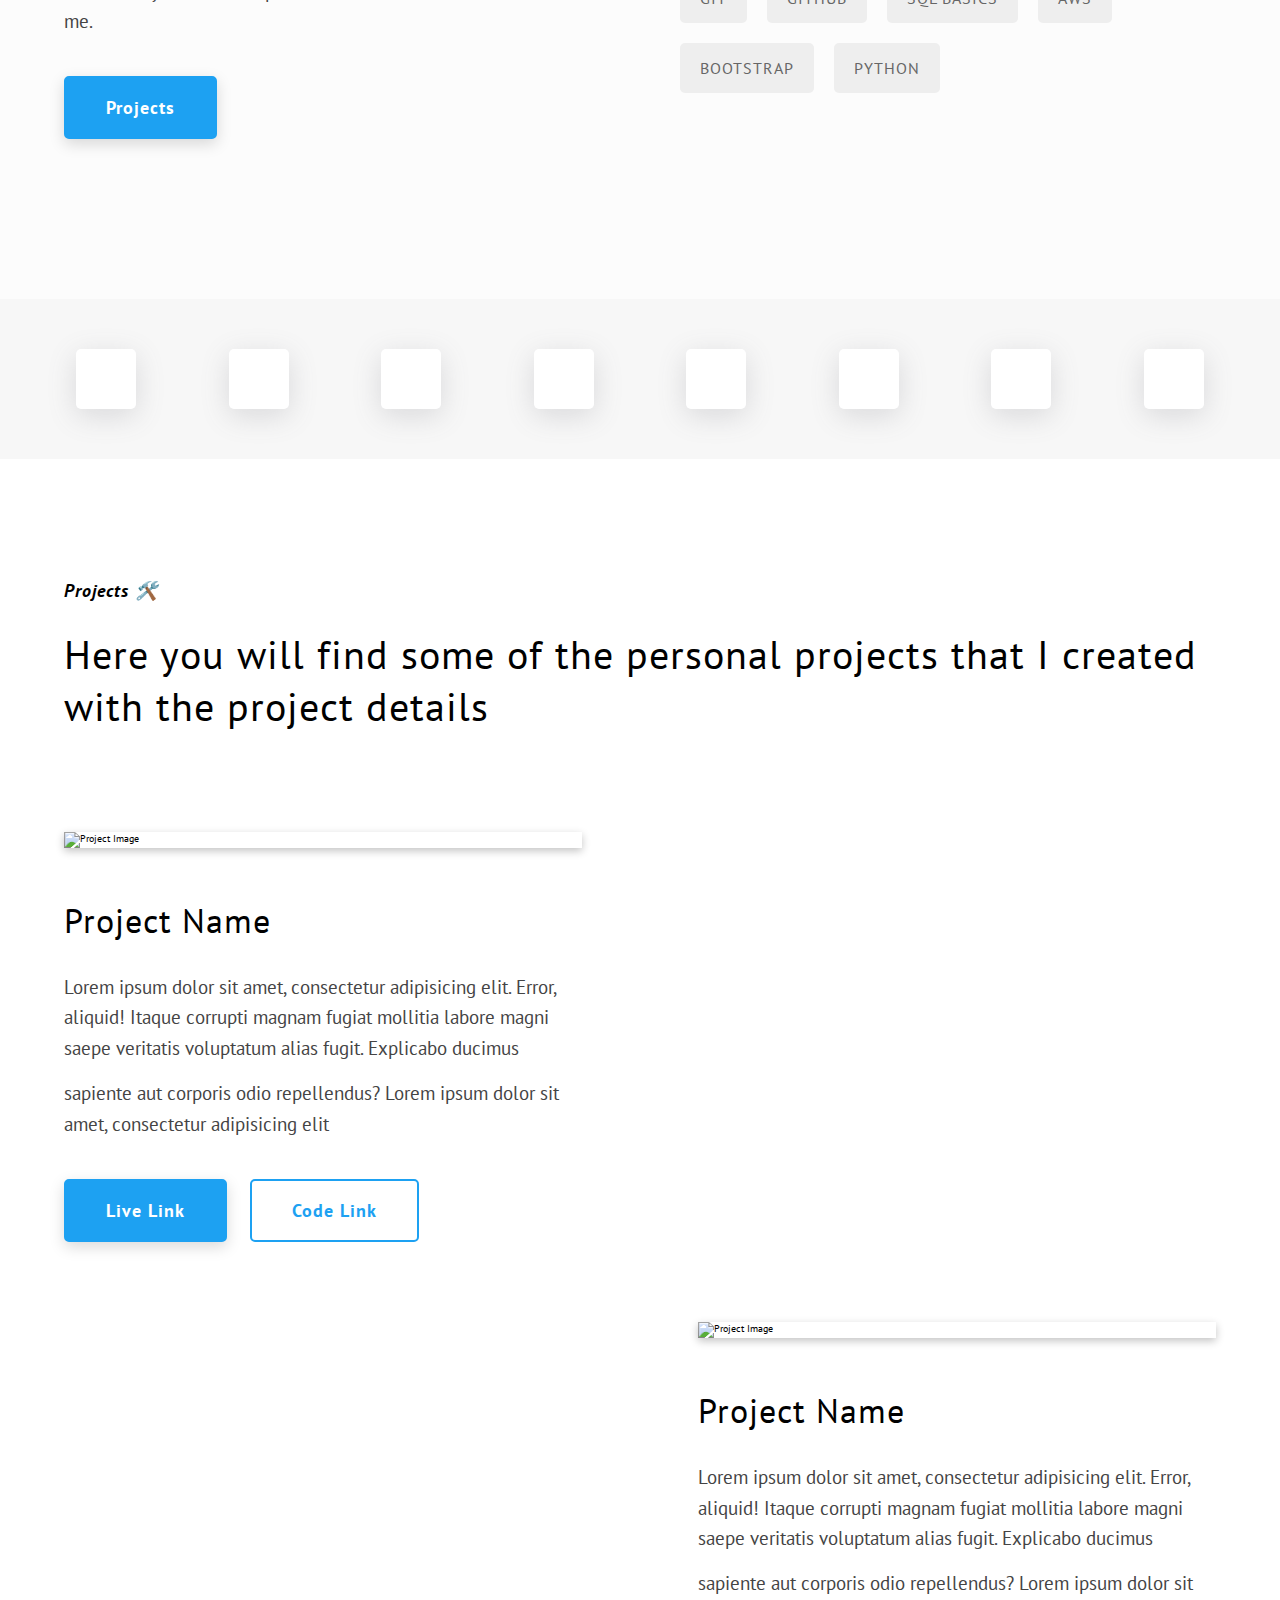
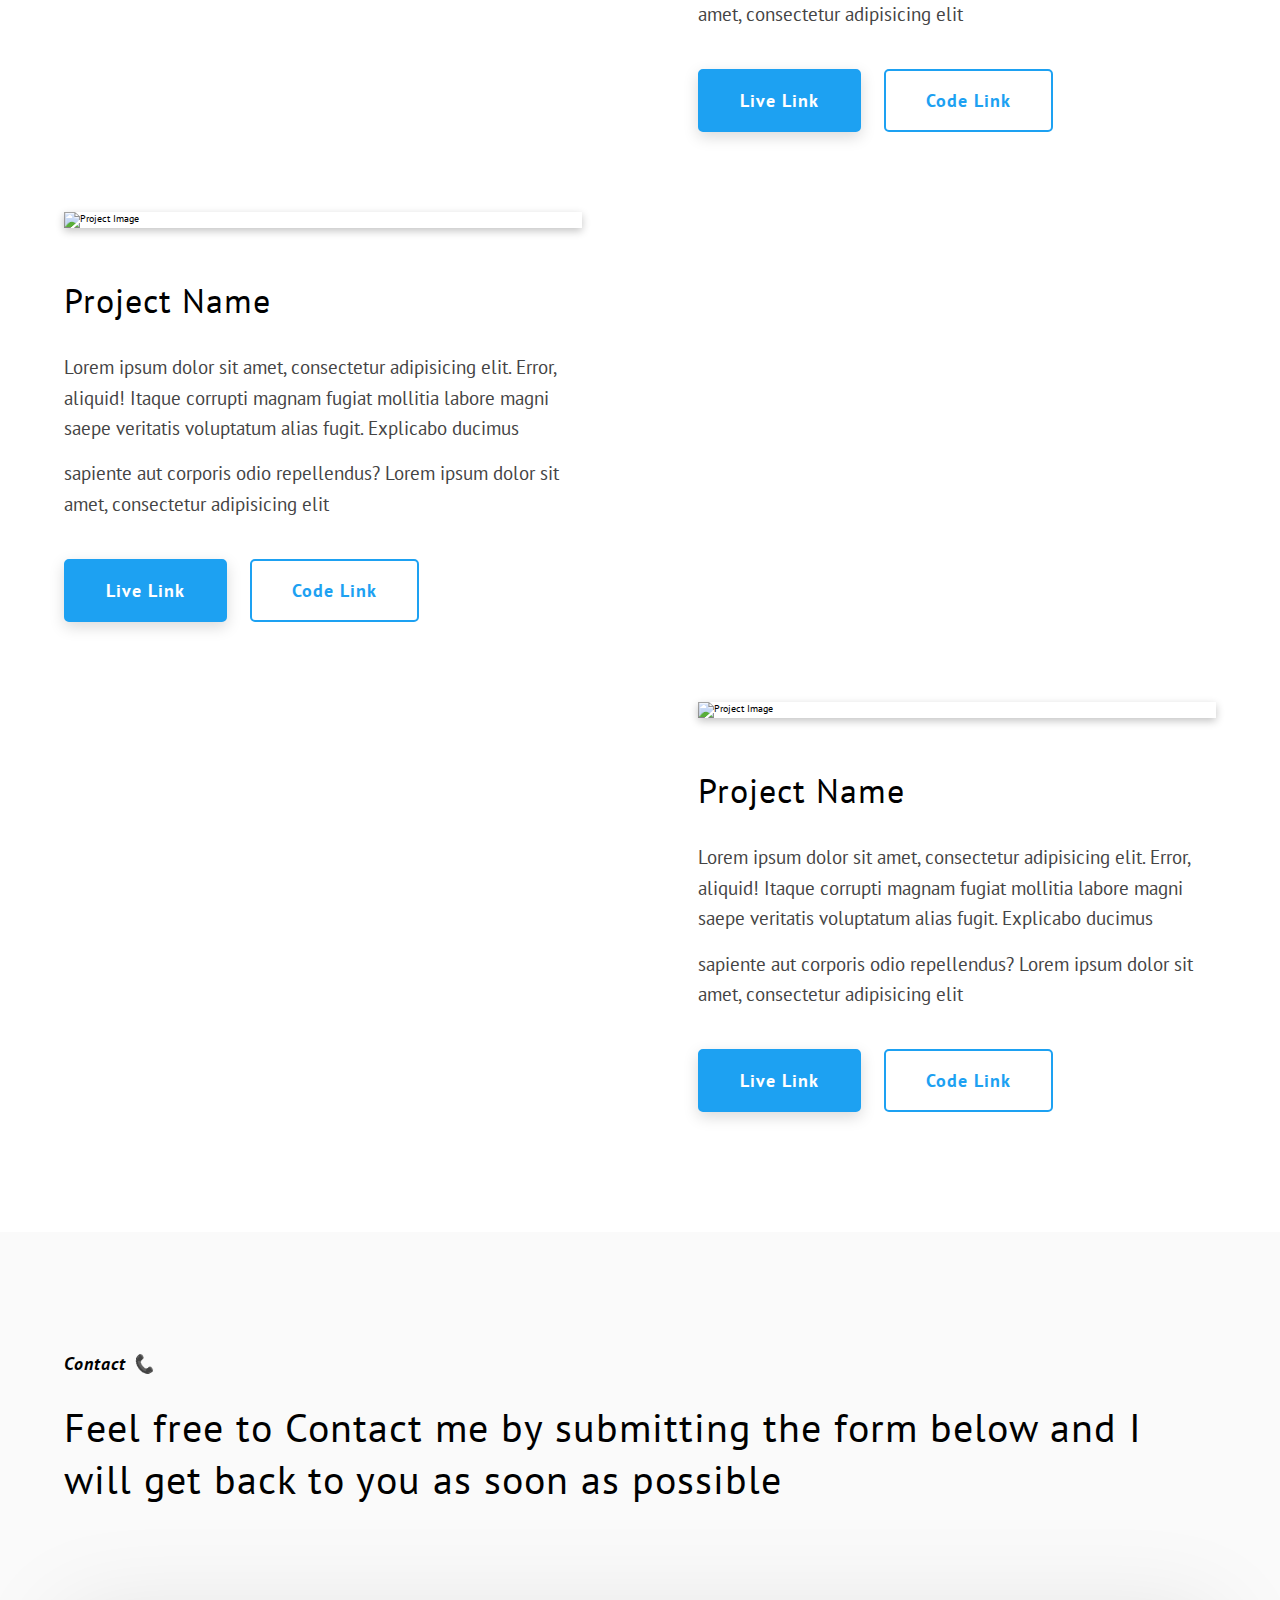
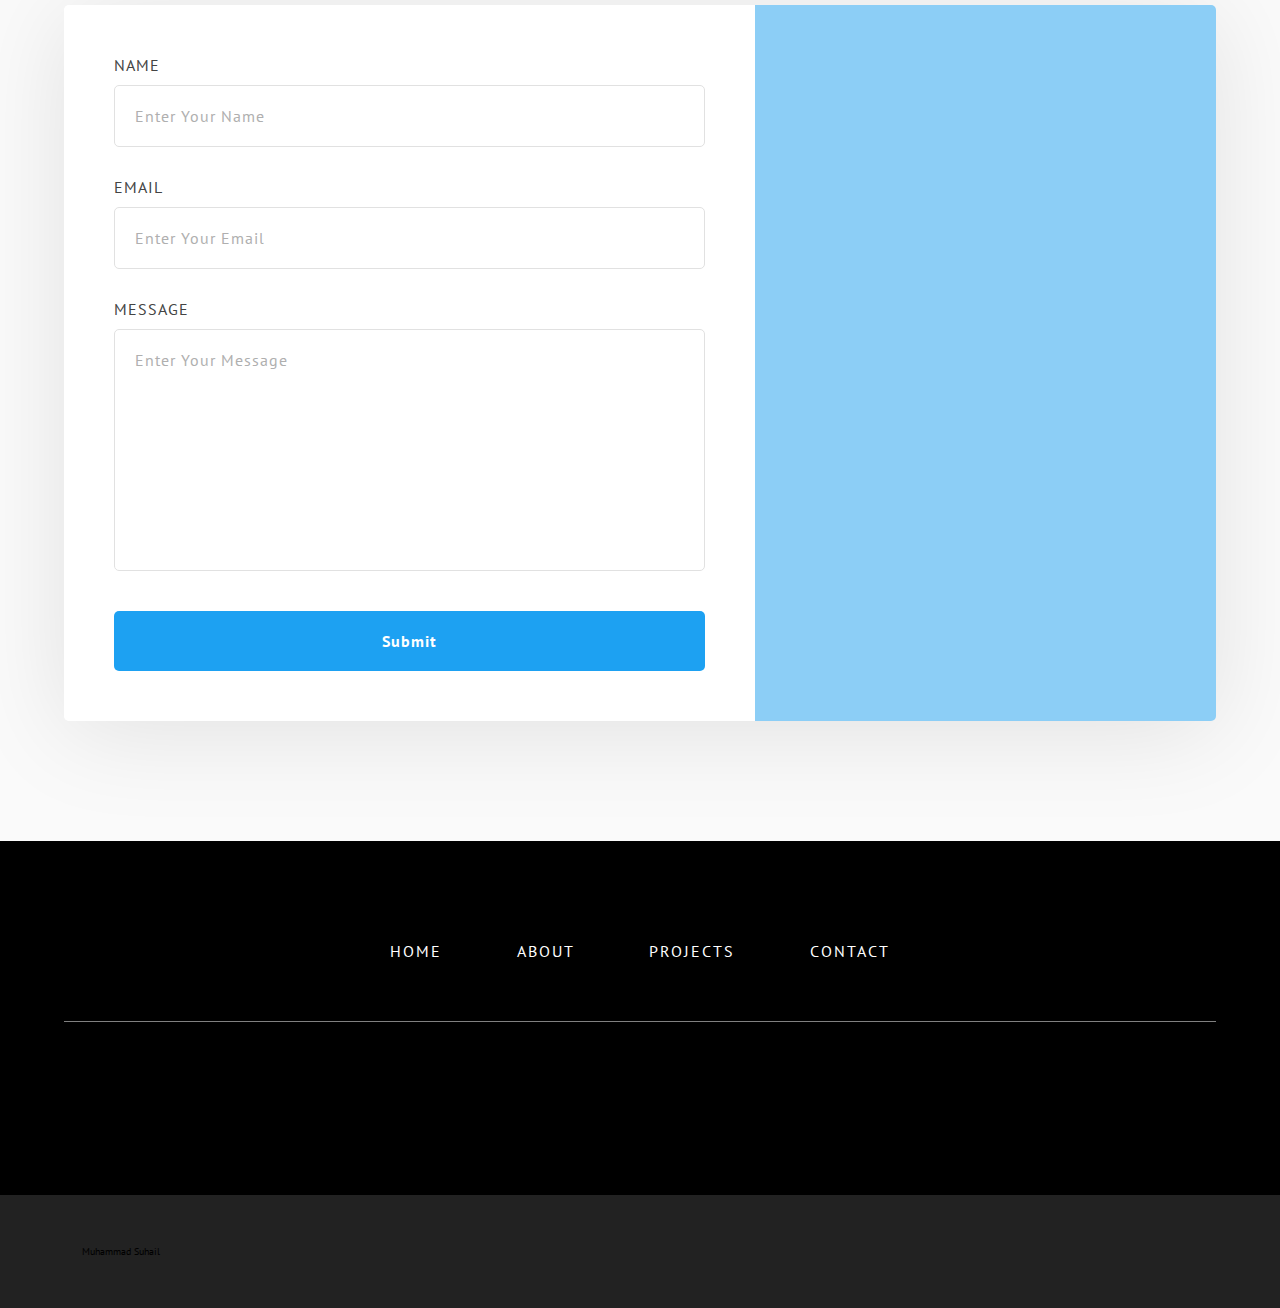
==== commit 7c32a742: "Update index.html" ====
--- a/index.html
+++ b/index.html
@@ -19,7 +19,7 @@
     <div class="main-header__logo-container">
       <div class="main-header__logo-img-cont">
         <img
-          src=iamsuhail.github.io
+          src="images/IMG_20201127_203441_008.jpg"
 
           alt="logo Image" class="main-header__logo-img" />
       </div>
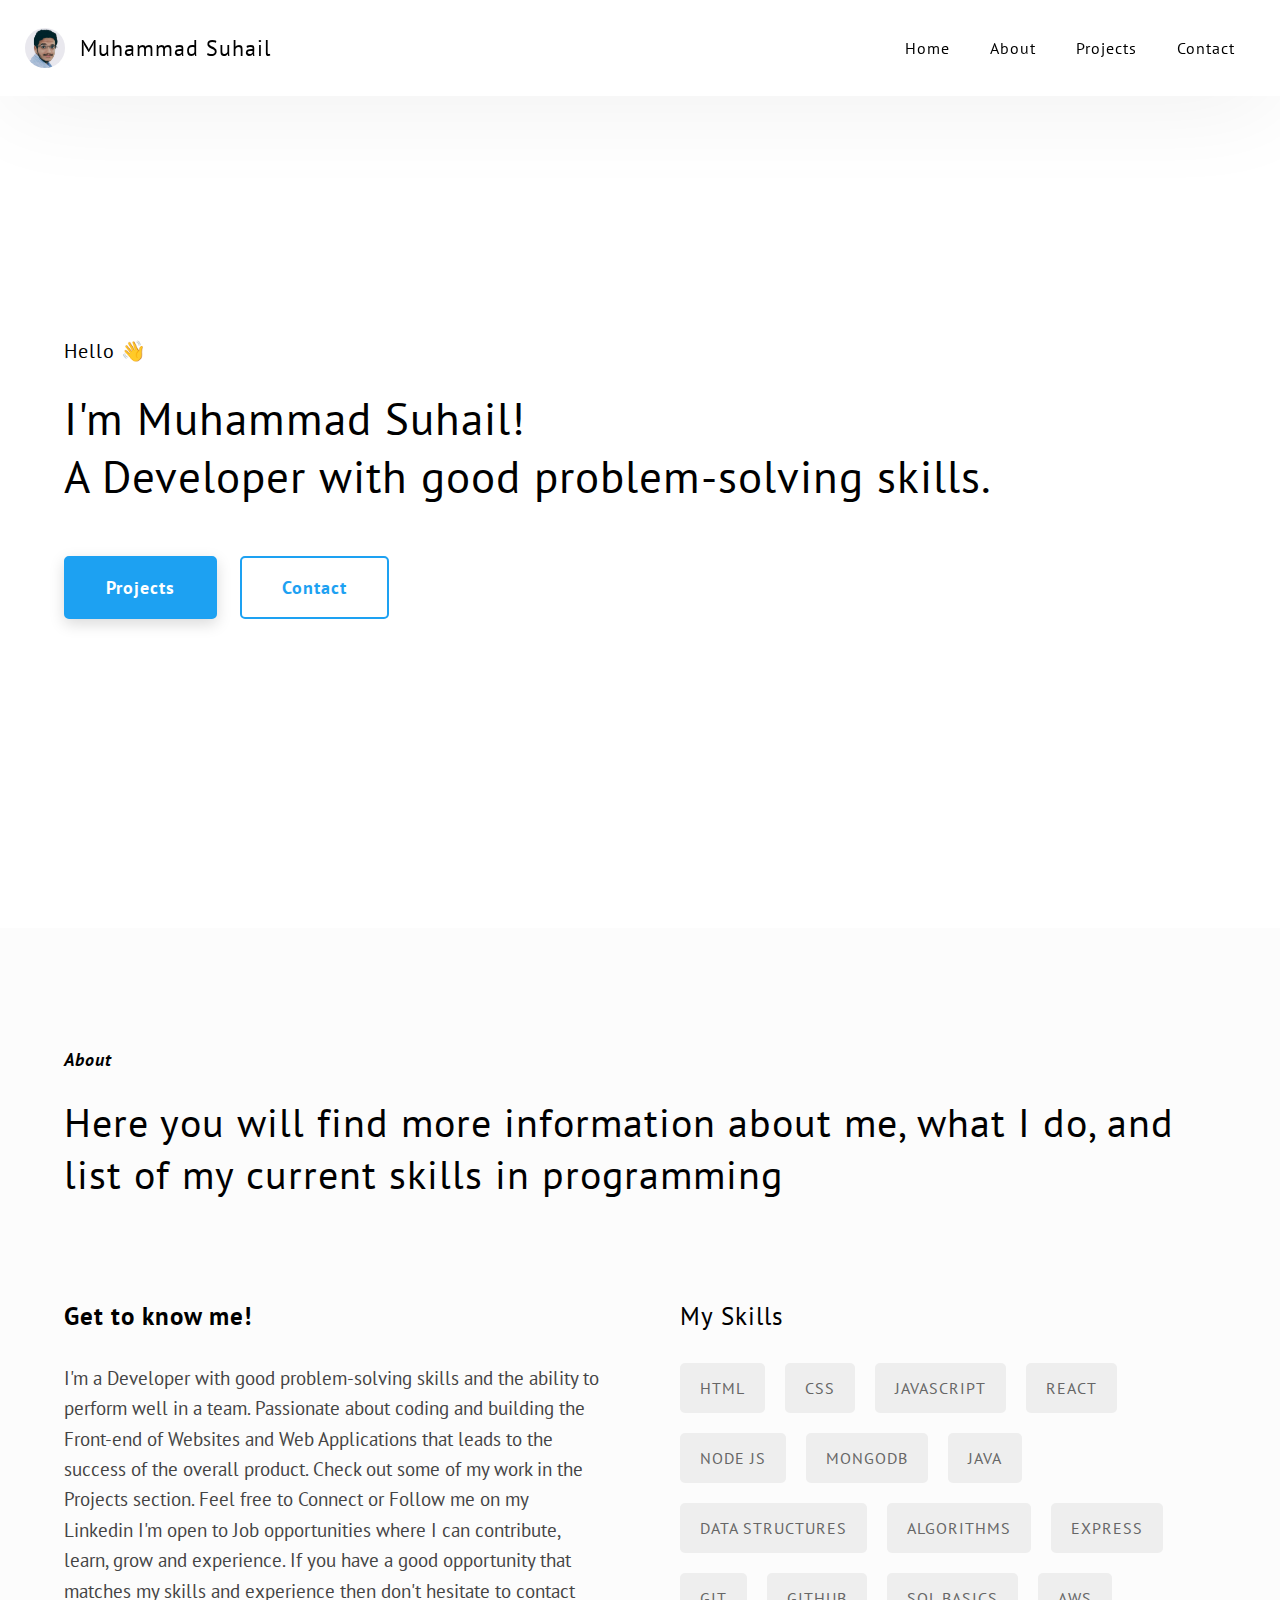
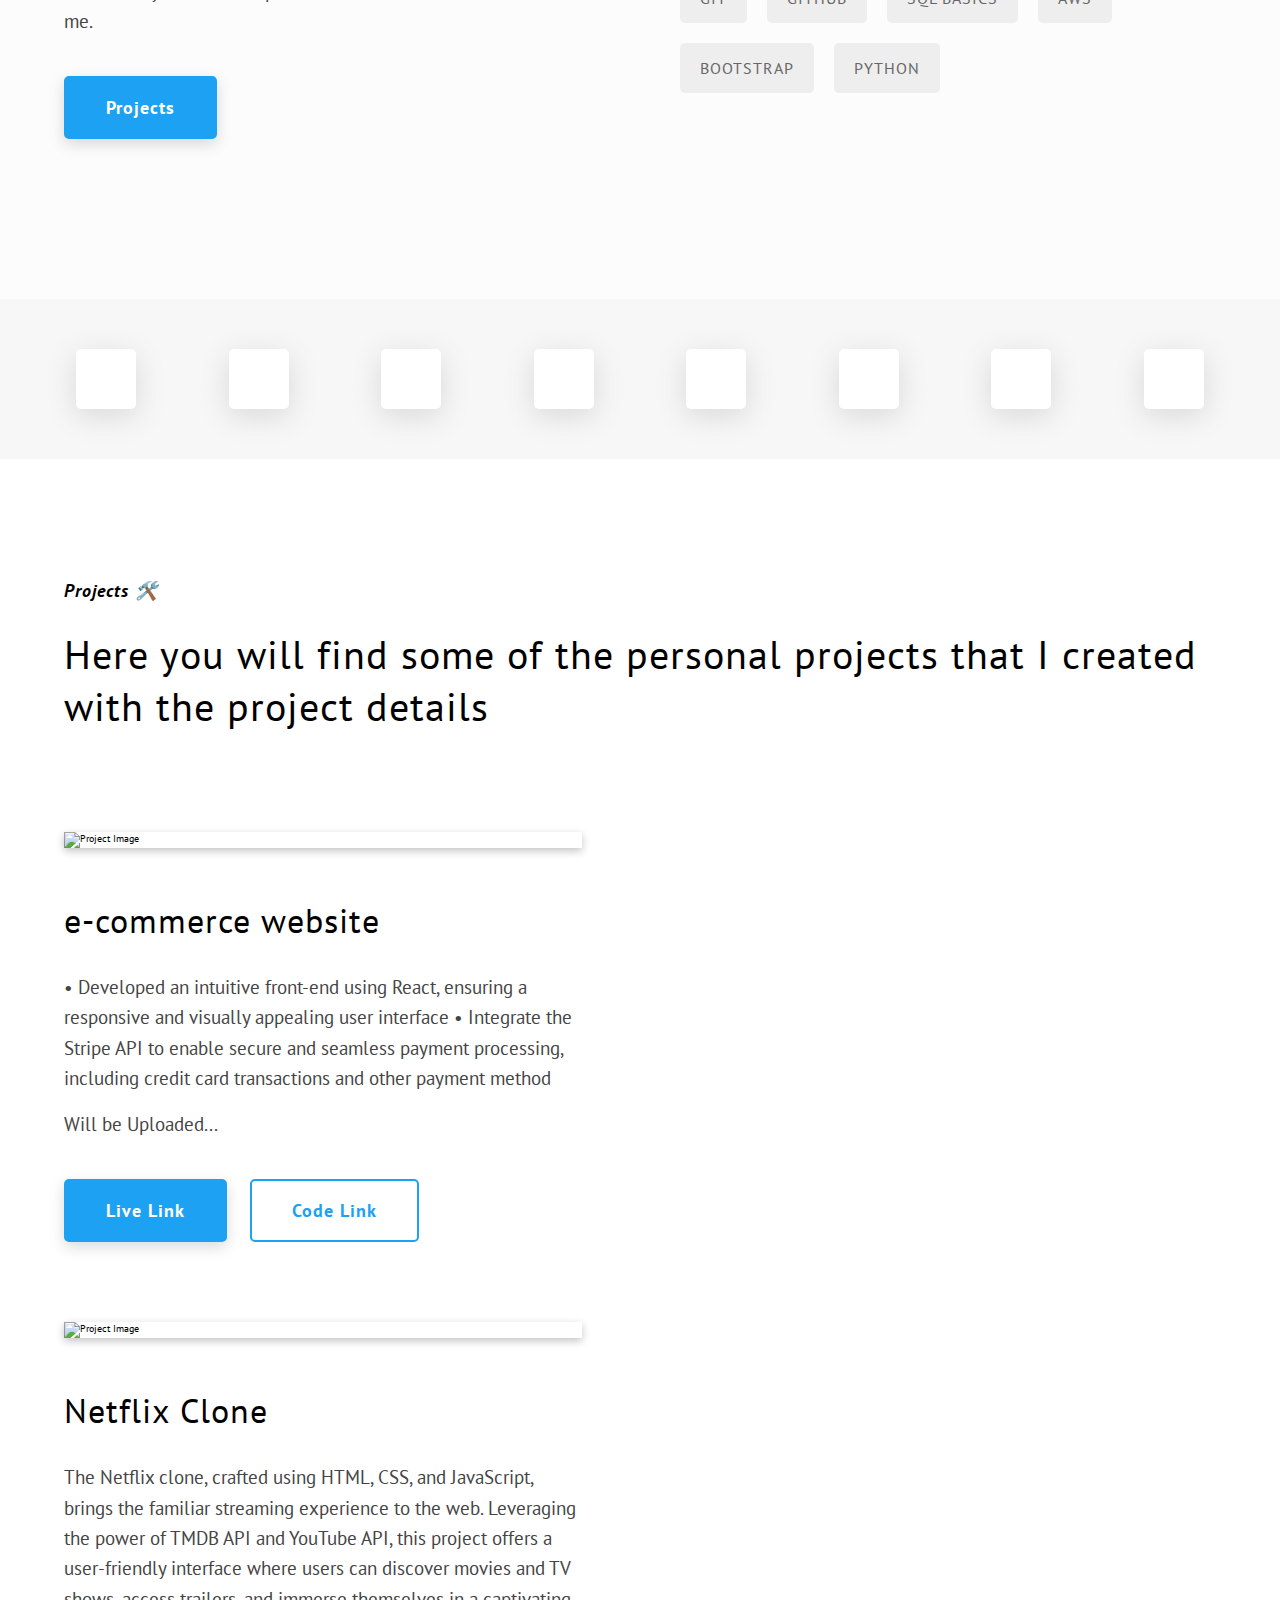
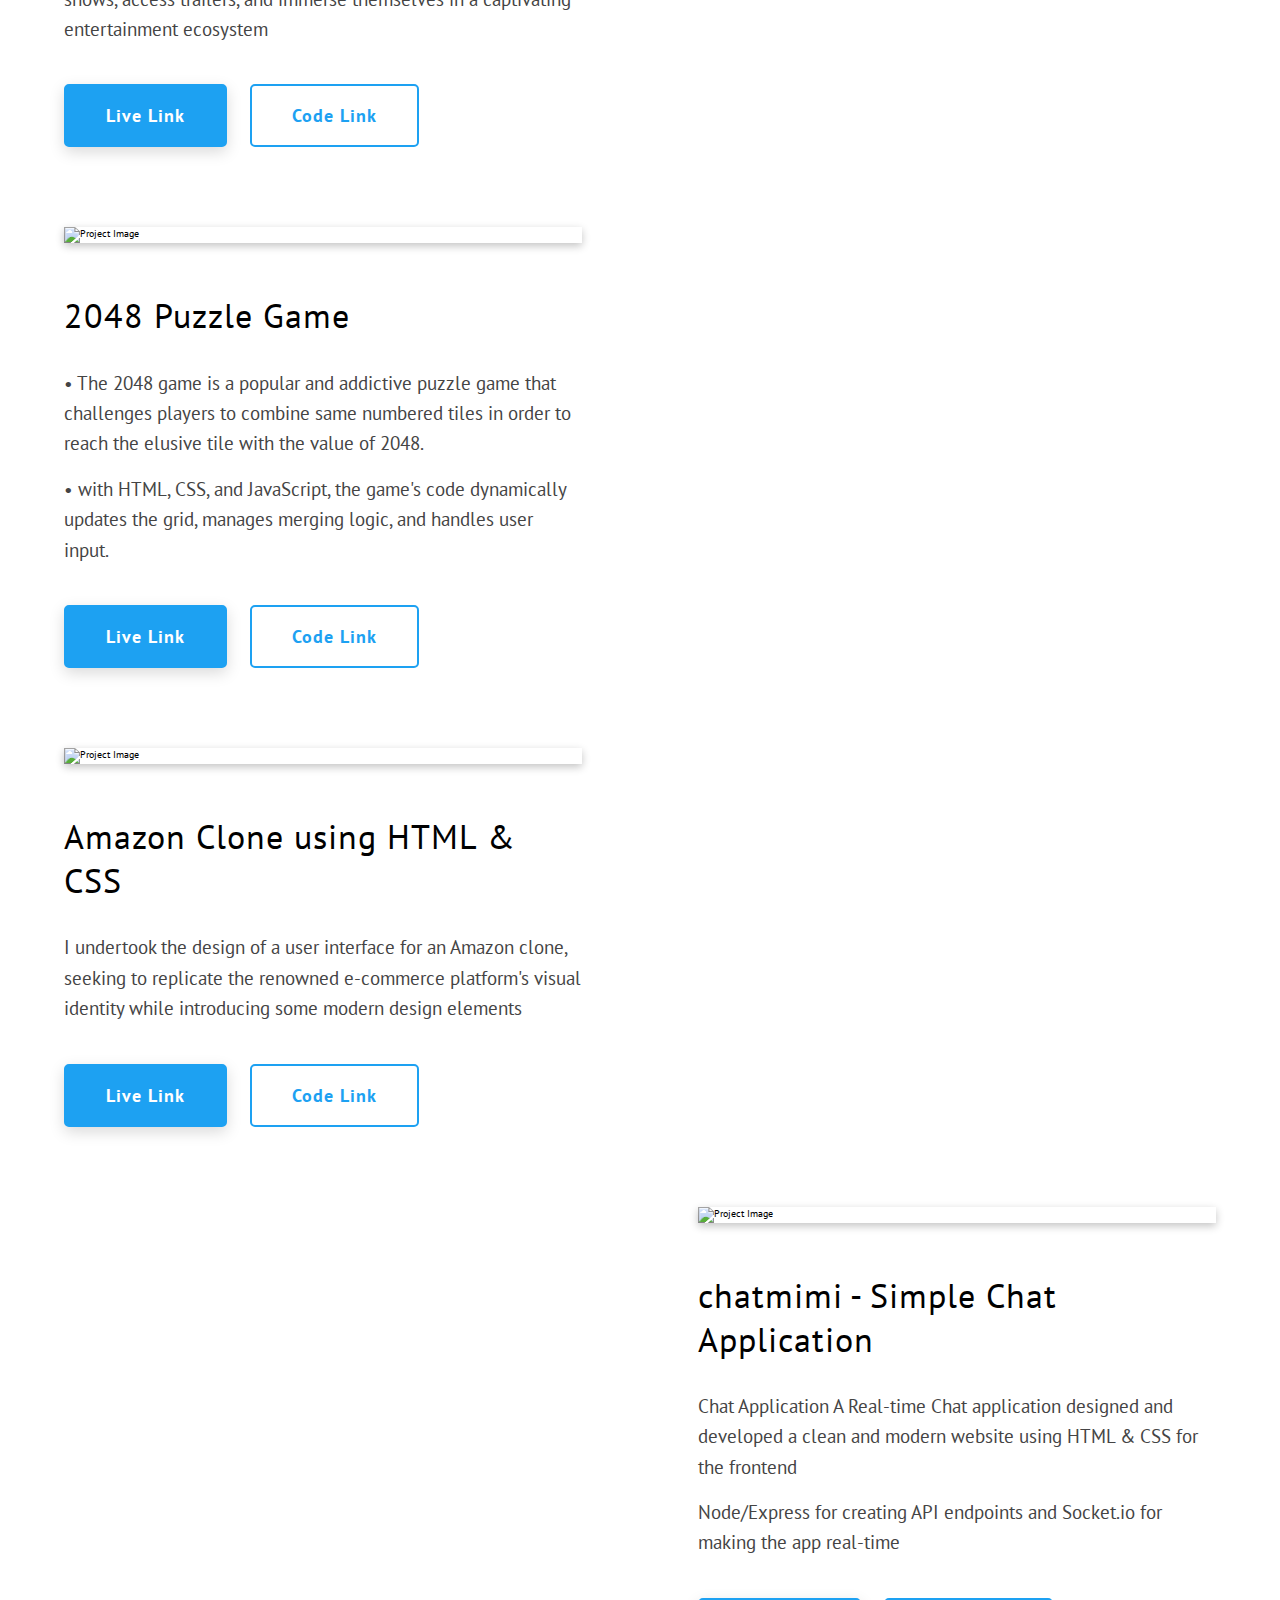
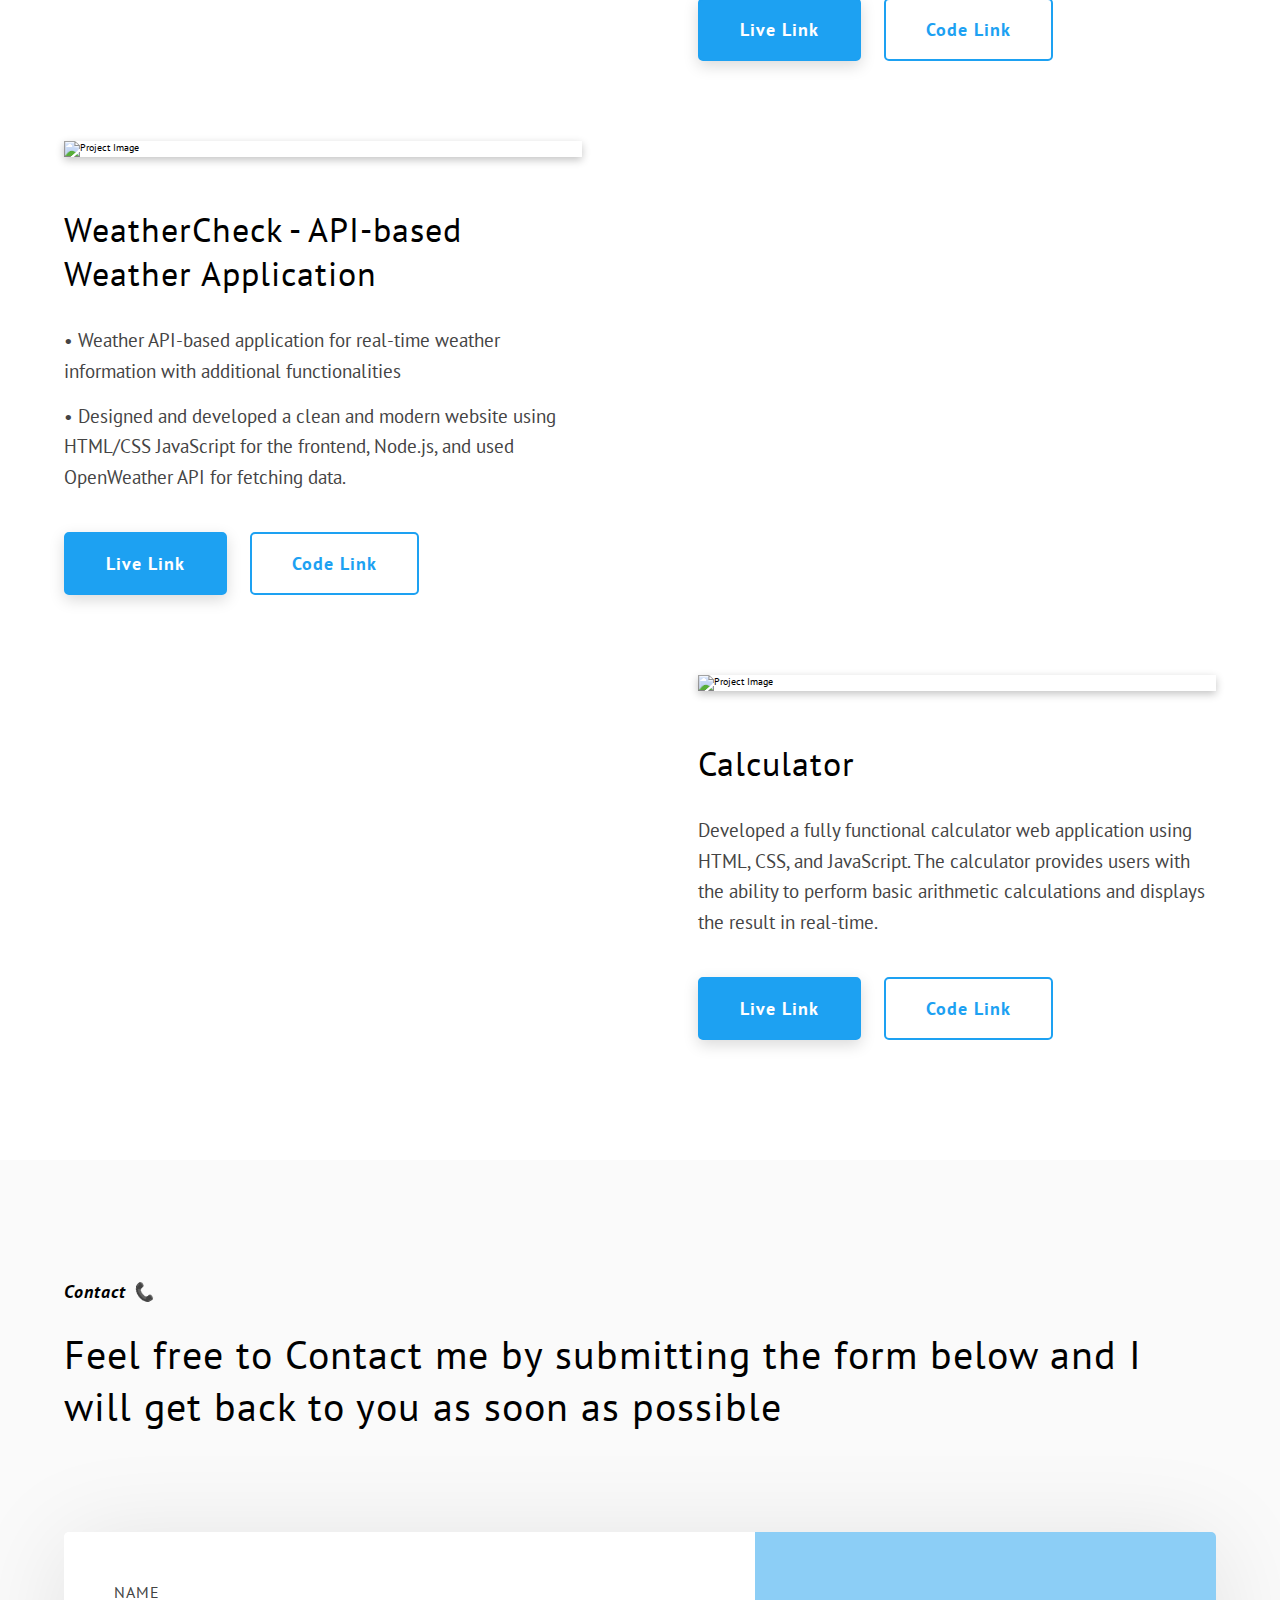
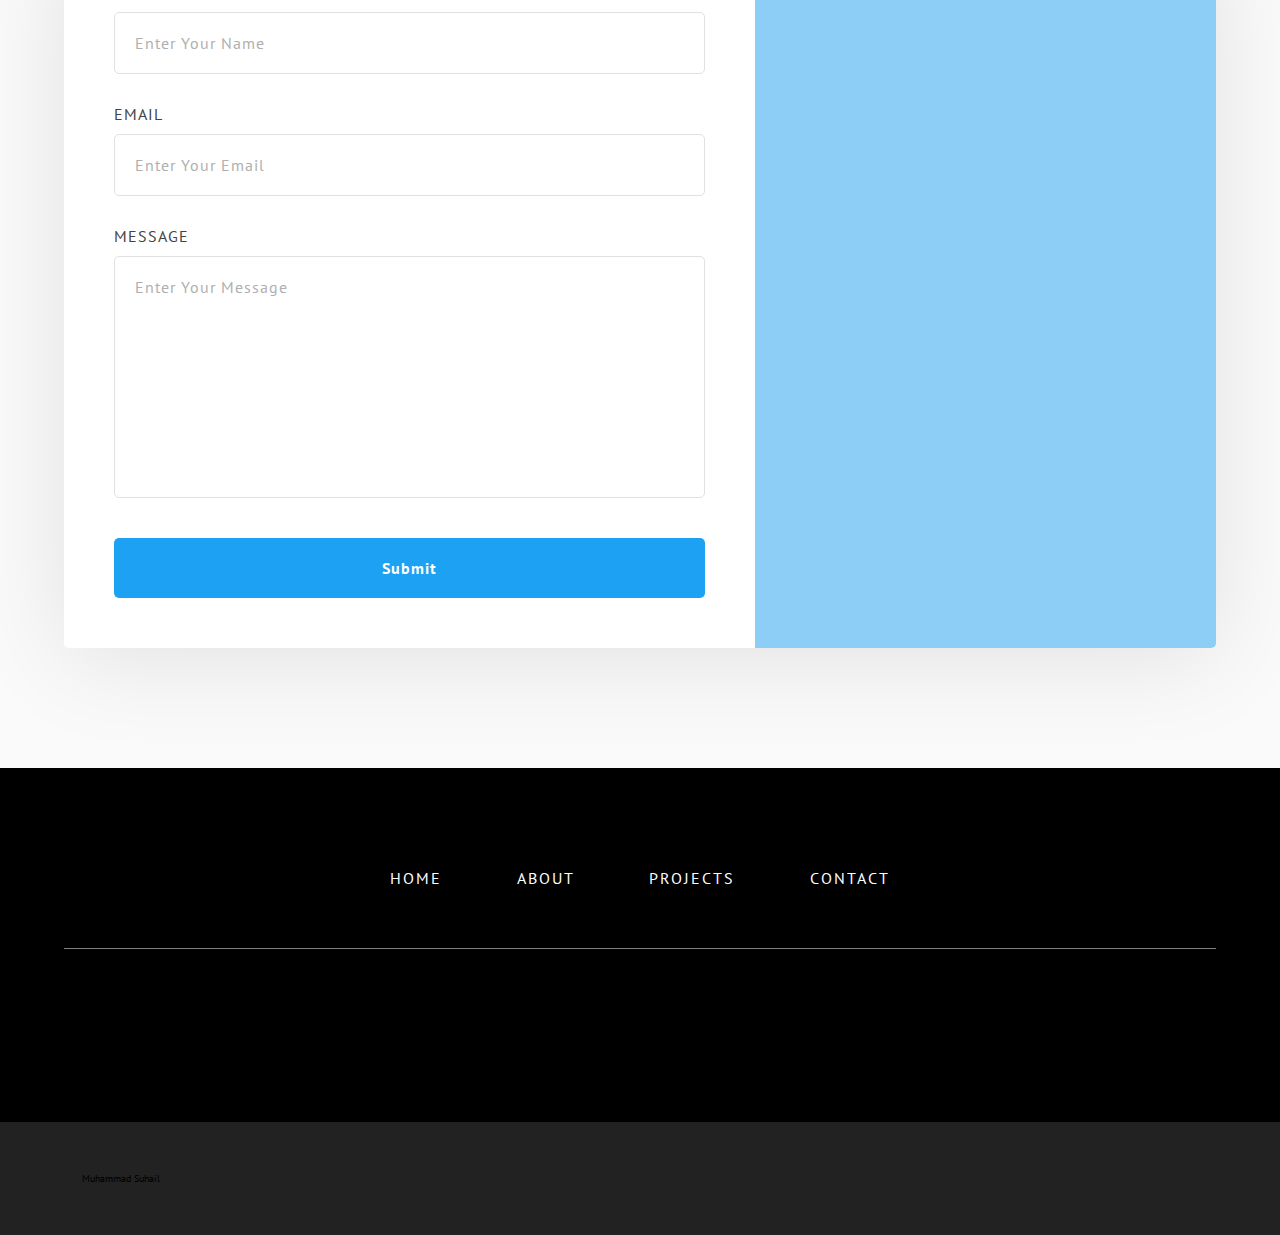
==== commit dfff6f95: "Update index.html" ====
--- a/index.html
+++ b/index.html
@@ -10,17 +10,16 @@
   <link rel="preconnect" href="https://fonts.gstatic.com" crossorigin />
   <link href="https://fonts.googleapis.com/css2?family=PT+Sans:wght@400;700&display=swap" rel="stylesheet" />
   <link rel="stylesheet" href="https://cdn.jsdelivr.net/gh/devicons/devicon@v2.14.0/devicon.min.css" />
-  <title>Muhammad Suhail</title>
+  <title>A Simple & Clean Portfolio</title>
   <meta name="description" content="A Simple & Clean Portfolio" />
 </head>
 
-<body>
+<body >
   <header class="main-header">
     <div class="main-header__logo-container">
       <div class="main-header__logo-img-cont">
         <img
-          src="images/IMG_20201127_203441_008.jpg"
-
+          src="images\IMG_20201127_203441_008.jpg"
           alt="logo Image" class="main-header__logo-img" />
       </div>
       <h4 class="main-header__logo-text">Muhammad Suhail</h4>
@@ -58,6 +57,7 @@
           <a class="main-header__sm-menu-link main-header__sm-menu-link--4" name="contact">Contact</a>
         </li>
       </ul>
+      <img src="images/dark-mode.png" id="icon">
     </div>
     <!-- <button class="btn btn-theme btn-sm">Download CV</button> -->
   </header>
@@ -82,7 +82,7 @@
           </span>
         </h1>
         <button class="btn btn-theme home-hero__btn-theme">Projects</button>
-        <button class="btn btn-inv home-hero__btn-theme" onclick="window.location.href=''"> Resume/CV </button>
+        <button class="btn btn-inv home-hero__btn-theme">Contact</button>
       </div>
     </div>
   </section>
@@ -193,22 +193,117 @@
                 <img src="./assets/mock.png" alt="Project Image" class="projects__list-item-img" />
               </div>
               <h3 class="heading-tertiary projects__list-item-heading-tertiary">
-                Project Name
-              </h3>
-              <!-- <hr class="projects__title-text-divider" /> -->
-
-              <p class="text-primary projects__list-item-text-primary">
-                <span>
-                  Lorem ipsum dolor sit amet, consectetur adipisicing elit.
-                  Error, aliquid! Itaque corrupti magnam fugiat mollitia
-                  labore magni saepe veritatis voluptatum alias fugit.
-                  Explicabo ducimus
-                </span>
-                <!-- <br />
-                  <br /> -->
-                <span>
-                  sapiente aut corporis odio repellendus? Lorem ipsum dolor
-                  sit amet, consectetur adipisicing elit
+                e-commerce website
+              </h3>
+              <!-- <hr class="projects__title-text-divider" /> -->
+
+              <p class="text-primary projects__list-item-text-primary">
+                <span>
+                  • Developed an intuitive front-end using React, ensuring a responsive and visually appealing user interface
+                  • Integrate the Stripe API to enable secure and seamless payment processing, including credit card transactions and
+                    other payment method
+                </span>
+                <!-- <br />
+                  <br /> -->
+                <span>
+                  Will be Uploaded...
+                  
+                </span>
+              </p>
+              <button class="btn btn-theme projects__btn-theme">
+                Live Link
+              </button>
+              <button class="btn btn-inv projects__btn-inv">Code Link</button>
+            </div>
+          </div>
+          <div class="projects__list-item">
+            <div class="projects__list-item-count">
+              <span class="projects__list-item-count-num"> 1 </span>
+              <span class="projects__list-item-count-line"> </span>
+              <span class="projects__list-item-count-end-dot"> </span>
+            </div>
+            <div class="projects__list-item-details">
+              <div class="projects__list-item-img-cont">
+                <img src="https://user-images.githubusercontent.com/78575837/259668134-a90dc9bf-b33d-49f6-95bb-5c0da4056ef8.png" alt="Project Image" class="projects__list-item-img" />
+              </div>
+              <h3 class="heading-tertiary projects__list-item-heading-tertiary">
+                Netflix Clone
+              </h3>
+              <!-- <hr class="projects__title-text-divider" /> -->
+
+              <p class="text-primary projects__list-item-text-primary">
+                <span>
+                  The Netflix clone, crafted using HTML, CSS, and JavaScript, brings the familiar streaming experience to the web. 
+                  Leveraging the power of TMDB API and YouTube API, this project offers a user-friendly interface where users can discover movies and TV shows, 
+                  access trailers, and immerse themselves in a captivating entertainment ecosystem
+                </span>
+                <!-- <br />
+                  <br /> -->
+                <span>
+                  
+                </span>
+              </p>
+              <button class="btn btn-theme projects__btn-theme">
+                Live Link
+              </button>
+              <button class="btn btn-inv projects__btn-inv">Code Link</button>
+            </div>
+          </div>
+          <div class="projects__list-item">
+            <div class="projects__list-item-count">
+              <span class="projects__list-item-count-num"> 1 </span>
+              <span class="projects__list-item-count-line"> </span>
+              <span class="projects__list-item-count-end-dot"> </span>
+            </div>
+            <div class="projects__list-item-details">
+              <div class="projects__list-item-img-cont">
+                <img src="https://user-images.githubusercontent.com/78575837/259699718-d576caeb-9f22-49f3-88fa-84064ade94a7.png" alt="Project Image" class="projects__list-item-img" />
+              </div>
+              <h3 class="heading-tertiary projects__list-item-heading-tertiary">
+                2048 Puzzle Game
+              </h3>
+              <!-- <hr class="projects__title-text-divider" /> -->
+
+              <p class="text-primary projects__list-item-text-primary">
+                <span>
+                  • The 2048 game is a popular and addictive puzzle game that challenges players to combine same numbered tiles in order to reach the 
+                  elusive tile with the value of 2048.
+                </span>
+                <!-- <br />
+                  <br /> -->
+                <span>
+                  • with HTML, CSS, and JavaScript, the game's code dynamically updates the grid, manages merging logic, and handles user input.
+                </span>
+              </p>
+              <button class="btn btn-theme projects__btn-theme">
+                Live Link
+              </button>
+              <button class="btn btn-inv projects__btn-inv">Code Link</button>
+            </div>
+          </div>
+          <div class="projects__list-item">
+            <div class="projects__list-item-count">
+              <span class="projects__list-item-count-num"> 1 </span>
+              <span class="projects__list-item-count-line"> </span>
+              <span class="projects__list-item-count-end-dot"> </span>
+            </div>
+            <div class="projects__list-item-details">
+              <div class="projects__list-item-img-cont">
+                <img src="https://user-images.githubusercontent.com/78575837/252275064-cabfc4f8-c0d8-47eb-868a-1ddf56420c8e.png" alt="Project Image" class="projects__list-item-img" />
+              </div>
+              <h3 class="heading-tertiary projects__list-item-heading-tertiary">
+                Amazon Clone using HTML & CSS
+              </h3>
+              <!-- <hr class="projects__title-text-divider" /> -->
+
+              <p class="text-primary projects__list-item-text-primary">
+                <span>
+                  I undertook the design of a user interface for an Amazon clone, seeking to replicate the renowned e-commerce platform's visual identity while introducing some modern design elements
+                </span>
+                <!-- <br />
+                  <br /> -->
+                <span>
+                  
                 </span>
               </p>
               <button class="btn btn-theme projects__btn-theme">
@@ -220,25 +315,21 @@
           <div class="projects__list-item projects__list-item--inv">
             <div class="projects__list-item-details">
               <div class="projects__list-item-img-cont">
-                <img src="./assets/mock.png" alt="Project Image" class="projects__list-item-img" />
-              </div>
-              <h3 class="heading-tertiary projects__list-item-heading-tertiary">
-                Project Name
-              </h3>
-              <!-- <hr class="projects__title-text-divider" /> -->
-
-              <p class="text-primary projects__list-item-text-primary">
-                <span>
-                  Lorem ipsum dolor sit amet, consectetur adipisicing elit.
-                  Error, aliquid! Itaque corrupti magnam fugiat mollitia
-                  labore magni saepe veritatis voluptatum alias fugit.
-                  Explicabo ducimus
-                </span>
-                <!-- <br />
-                  <br /> -->
-                <span>
-                  sapiente aut corporis odio repellendus? Lorem ipsum dolor
-                  sit amet, consectetur adipisicing elit
+                <img src="https://user-images.githubusercontent.com/78575837/252033196-d307b948-9f26-48df-b576-aad630840c8e.png" alt="Project Image" class="projects__list-item-img" />
+              </div>
+              <h3 class="heading-tertiary projects__list-item-heading-tertiary">
+                chatmimi - Simple Chat Application
+              </h3>
+              <!-- <hr class="projects__title-text-divider" /> -->
+
+              <p class="text-primary projects__list-item-text-primary">
+                <span>
+                  Chat Application A Real-time Chat application designed and developed a clean and modern website using HTML & CSS for the frontend
+                </span>
+                <!-- <br />
+                  <br /> -->
+                <span>
+                  Node/Express for creating API endpoints and Socket.io for making the app real-time
                 </span>
               </p>
               <button class="btn btn-theme projects__btn-theme">
@@ -260,25 +351,23 @@
             </div>
             <div class="projects__list-item-details">
               <div class="projects__list-item-img-cont">
-                <img src="./assets/mock.png" alt="Project Image" class="projects__list-item-img" />
-              </div>
-              <h3 class="heading-tertiary projects__list-item-heading-tertiary">
-                Project Name
-              </h3>
-              <!-- <hr class="projects__title-text-divider" /> -->
-
-              <p class="text-primary projects__list-item-text-primary">
-                <span>
-                  Lorem ipsum dolor sit amet, consectetur adipisicing elit.
-                  Error, aliquid! Itaque corrupti magnam fugiat mollitia
-                  labore magni saepe veritatis voluptatum alias fugit.
-                  Explicabo ducimus
-                </span>
-                <!-- <br />
-                  <br /> -->
-                <span>
-                  sapiente aut corporis odio repellendus? Lorem ipsum dolor
-                  sit amet, consectetur adipisicing elit
+                <img src="https://user-images.githubusercontent.com/78575837/252023087-b4a02654-6f19-4a32-b162-8330f8d240bd.png" alt="Project Image" class="projects__list-item-img" />
+              </div>
+              <h3 class="heading-tertiary projects__list-item-heading-tertiary">
+                WeatherCheck - API-based Weather Application
+              </h3>
+              <!-- <hr class="projects__title-text-divider" /> -->
+
+              <p class="text-primary projects__list-item-text-primary">
+                <span>
+                  • Weather API-based application for real-time weather information with additional functionalities
+
+
+                </span>
+                <!-- <br />
+                  <br /> -->
+                <span>
+                  • Designed and developed a clean and modern website using HTML/CSS JavaScript for the frontend, Node.js, and used OpenWeather API for fetching data.
                 </span>
               </p>
               <button class="btn btn-theme projects__btn-theme">
@@ -289,32 +378,31 @@
           </div>
           <div class="projects__list-item projects__list-item--inv">
             <div class="projects__list-item-details">
-              <div class="projects__list-item-img-cont">
-                <img src="./assets/mock.png" alt="Project Image" class="projects__list-item-img" />
-              </div>
-              <h3 class="heading-tertiary projects__list-item-heading-tertiary">
-                Project Name
-              </h3>
-              <!-- <hr class="projects__title-text-divider" /> -->
-
-              <p class="text-primary projects__list-item-text-primary">
-                <span>
-                  Lorem ipsum dolor sit amet, consectetur adipisicing elit.
-                  Error, aliquid! Itaque corrupti magnam fugiat mollitia
-                  labore magni saepe veritatis voluptatum alias fugit.
-                  Explicabo ducimus
-                </span>
-                <!-- <br />
-                  <br /> -->
-                <span>
-                  sapiente aut corporis odio repellendus? Lorem ipsum dolor
-                  sit amet, consectetur adipisicing elit
-                </span>
-              </p>
-              <button class="btn btn-theme projects__btn-theme">
-                Live Link
-              </button>
-              <button class="btn btn-inv projects__btn-inv">Code Link</button>
+              <!-- <hr class="projects__title-text-divider" /> -->
+              <div class="projects__list-item-img-cont">
+                <img src="https://user-images.githubusercontent.com/78575837/232747355-5d415e11-73eb-4432-a57b-bc4c31226608.png" alt="Project Image" class="projects__list-item-img" />
+              </div>
+              <h3 class="heading-tertiary projects__list-item-heading-tertiary">
+                Calculator
+              </h3>
+              
+
+              <p class="text-primary projects__list-item-text-primary">
+                <span>
+                  Developed a fully functional calculator web application using HTML, CSS, and JavaScript. 
+                  The calculator provides users with the ability to perform basic arithmetic calculations and
+                  displays the result in real-time.
+                </span>
+                <!-- <br />
+                  <br /> -->
+                <span>
+                
+                </span>
+              </p>
+              <button class="btn btn-theme projects__btn-theme">
+                Live Link
+              </button>
+              <button class="btn btn-inv projects__btn-inv">Code Link</a></button>
             </div>
             <div class="projects__list-item-count">
               <span class="projects__list-item-count-num"> 4 </span>
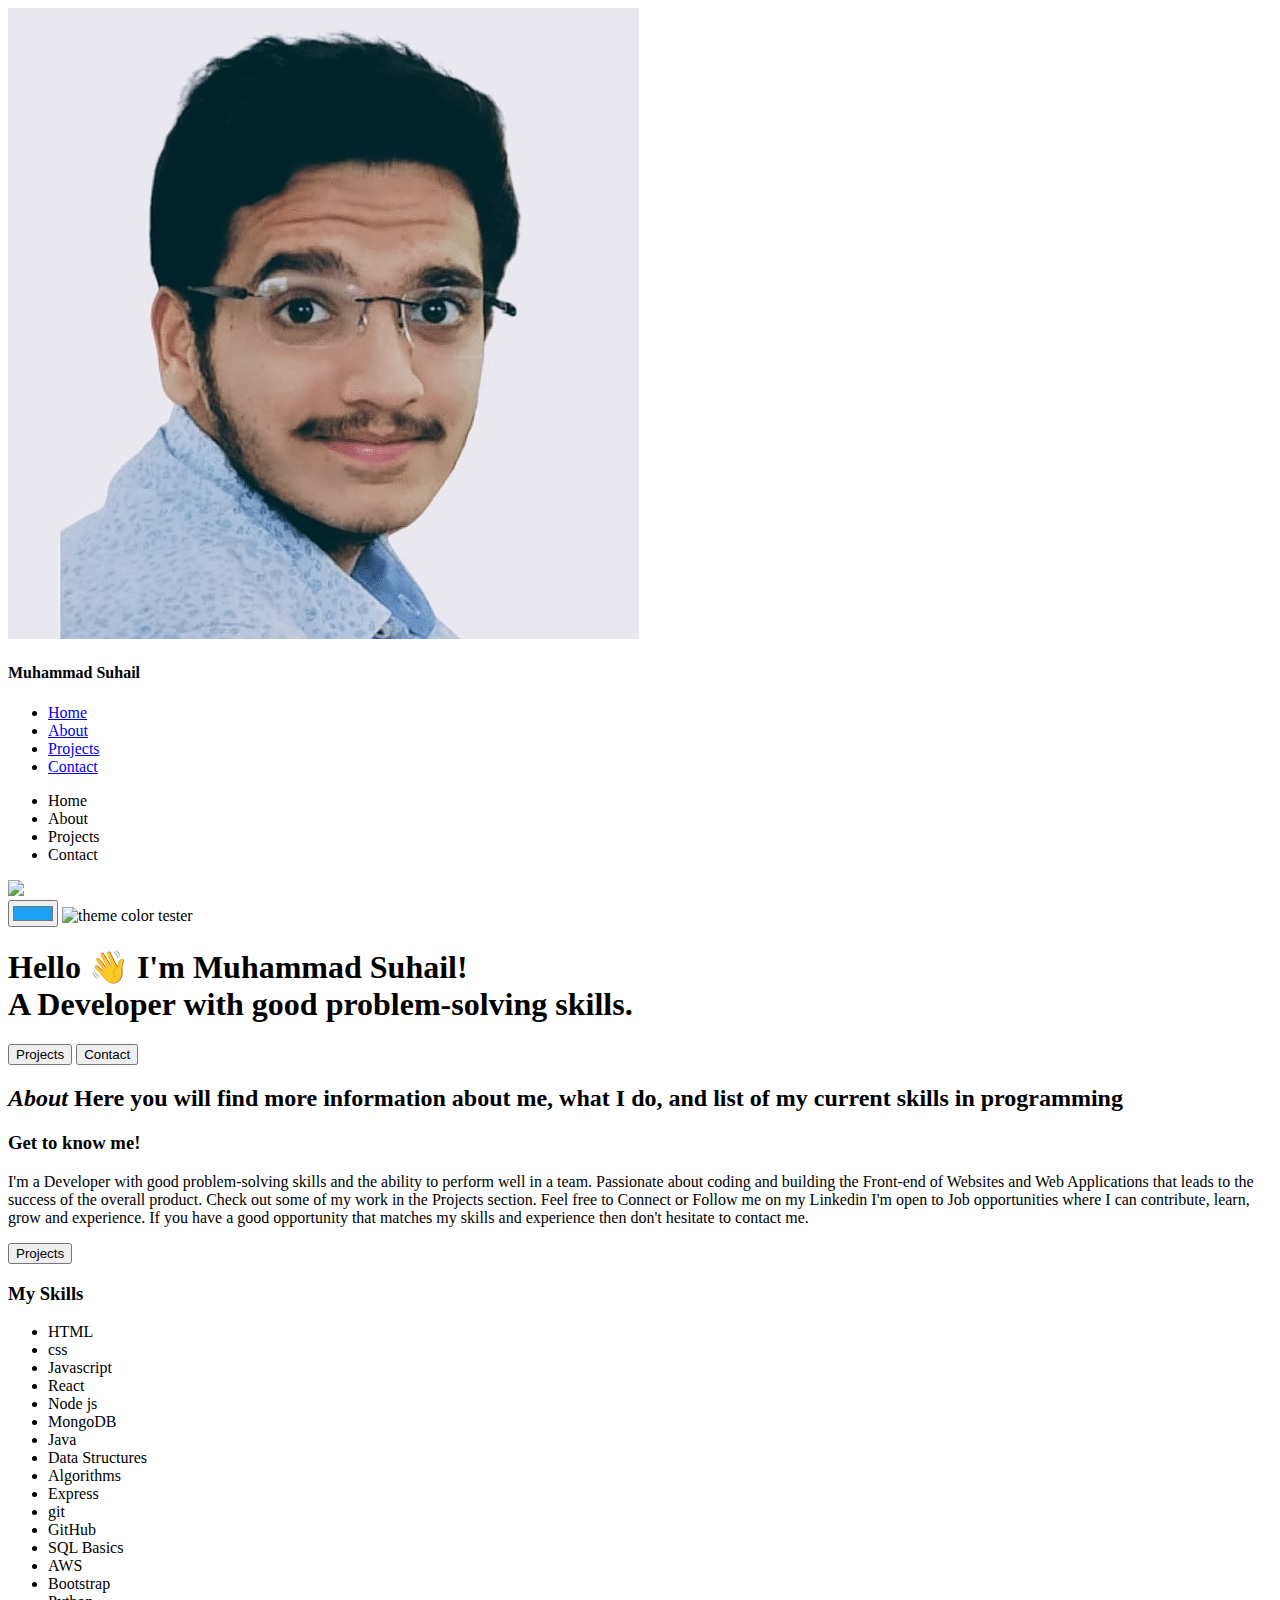
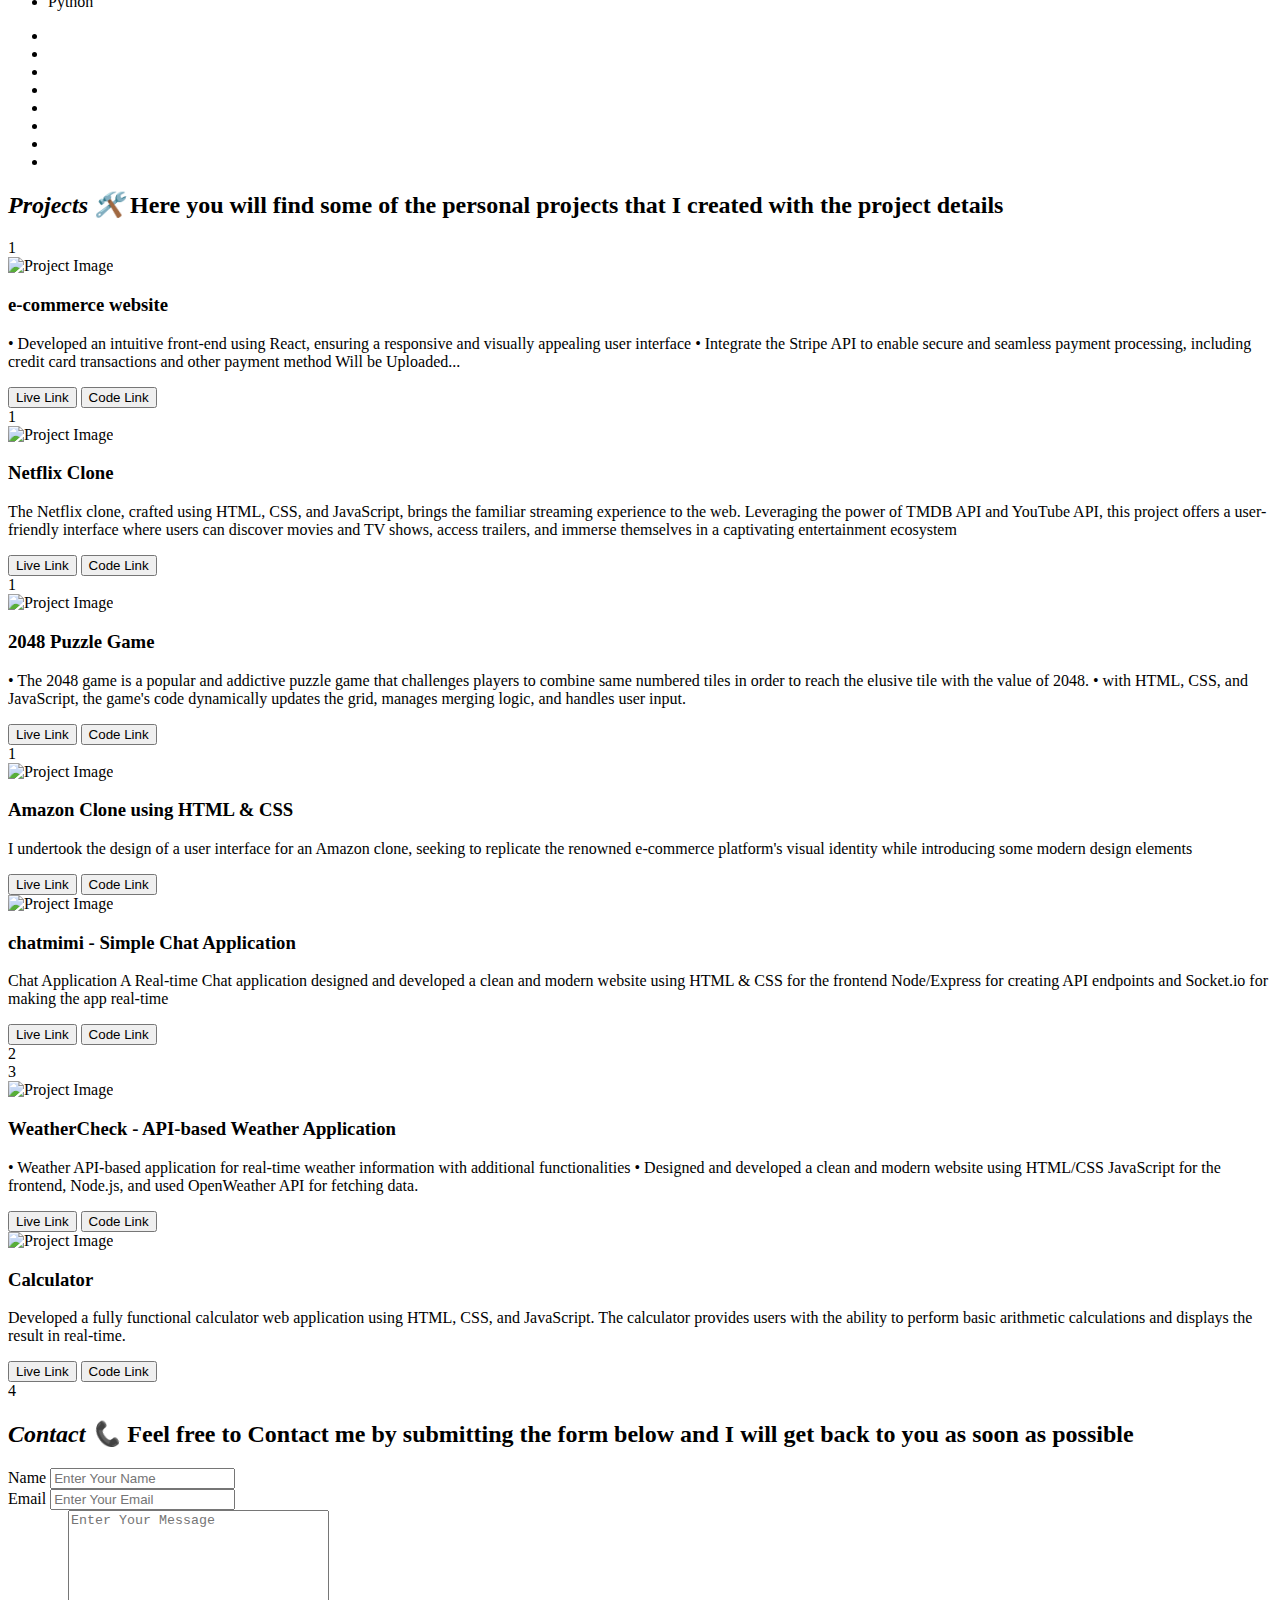
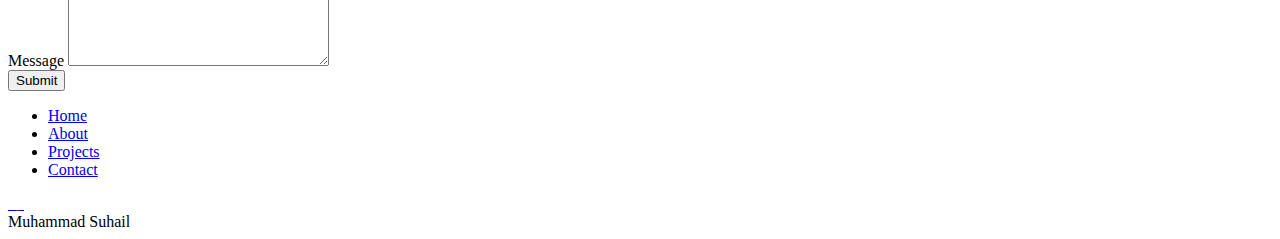
==== commit 37b8c199: "Add files via upload" ====
--- a/index.html
+++ b/index.html
@@ -495,4 +495,4 @@
   <script src="./script.js"></script>
 </body>
 
-</html>
+</html>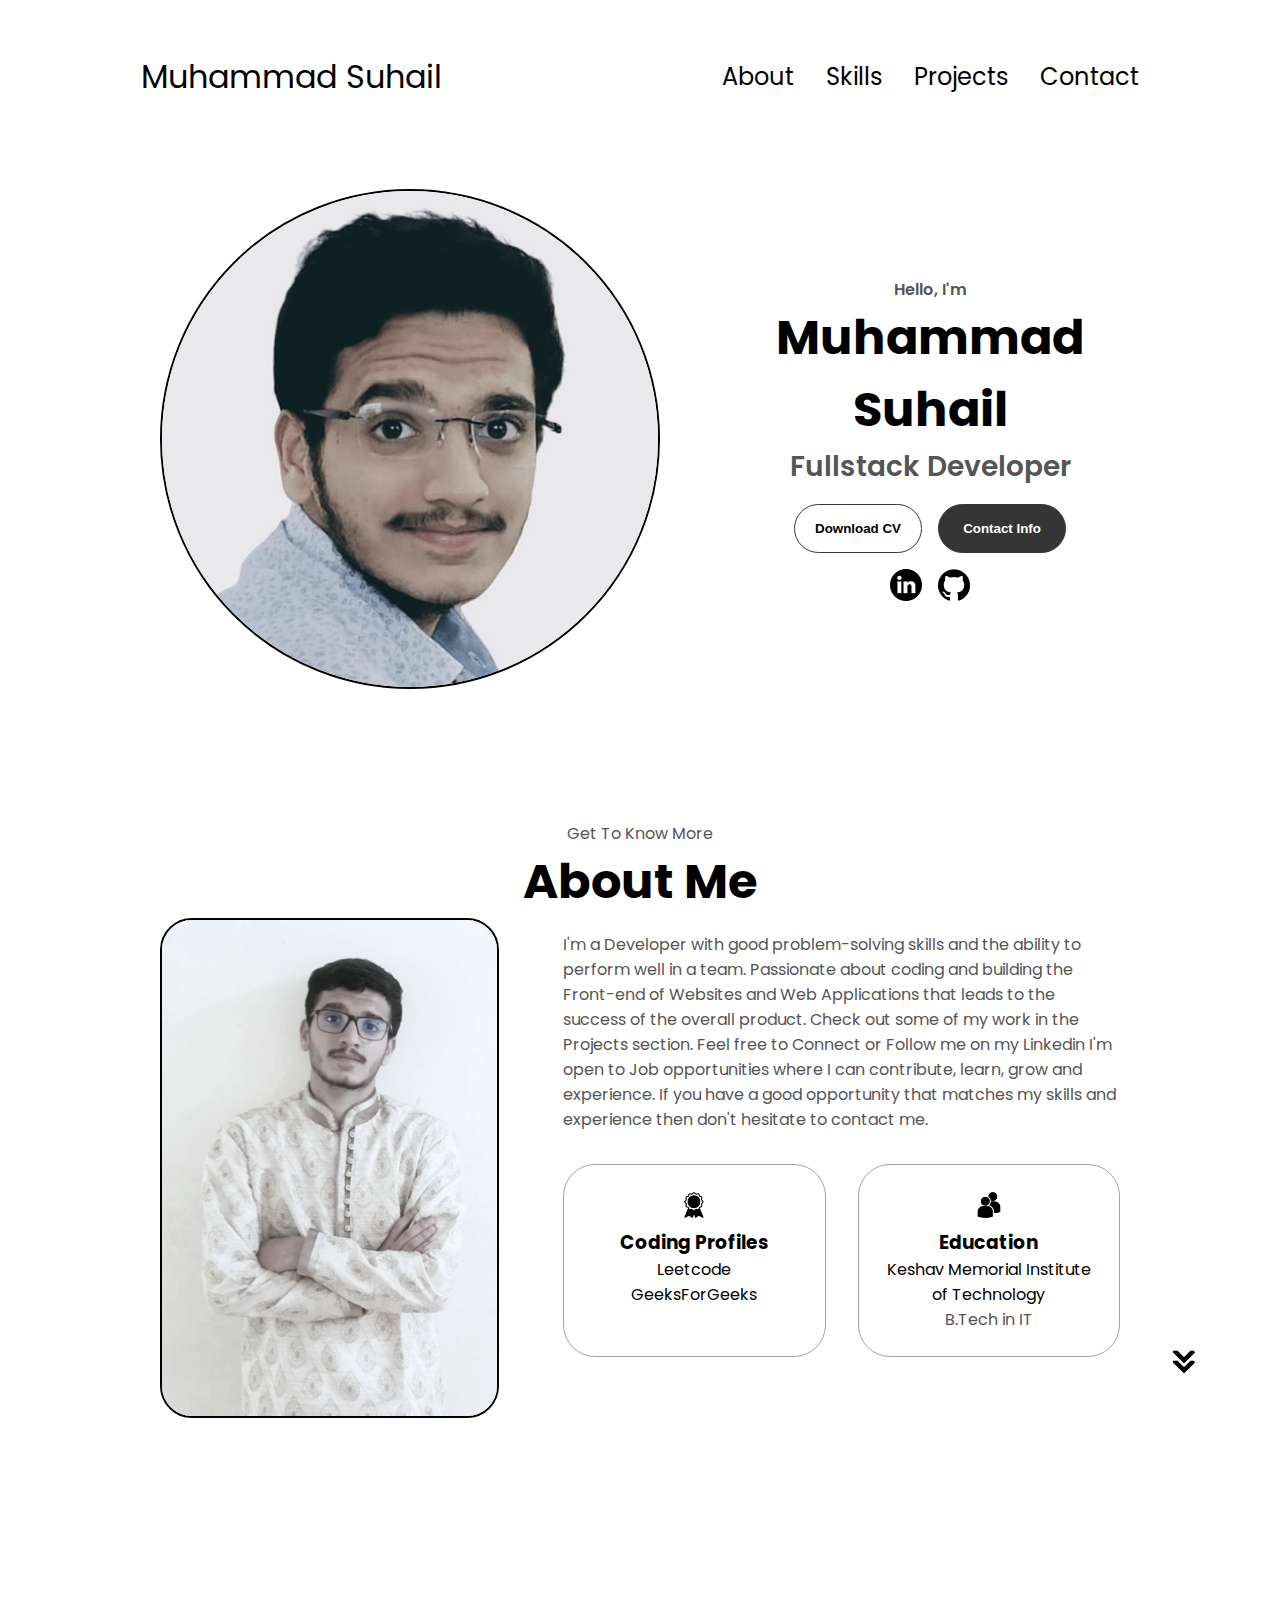
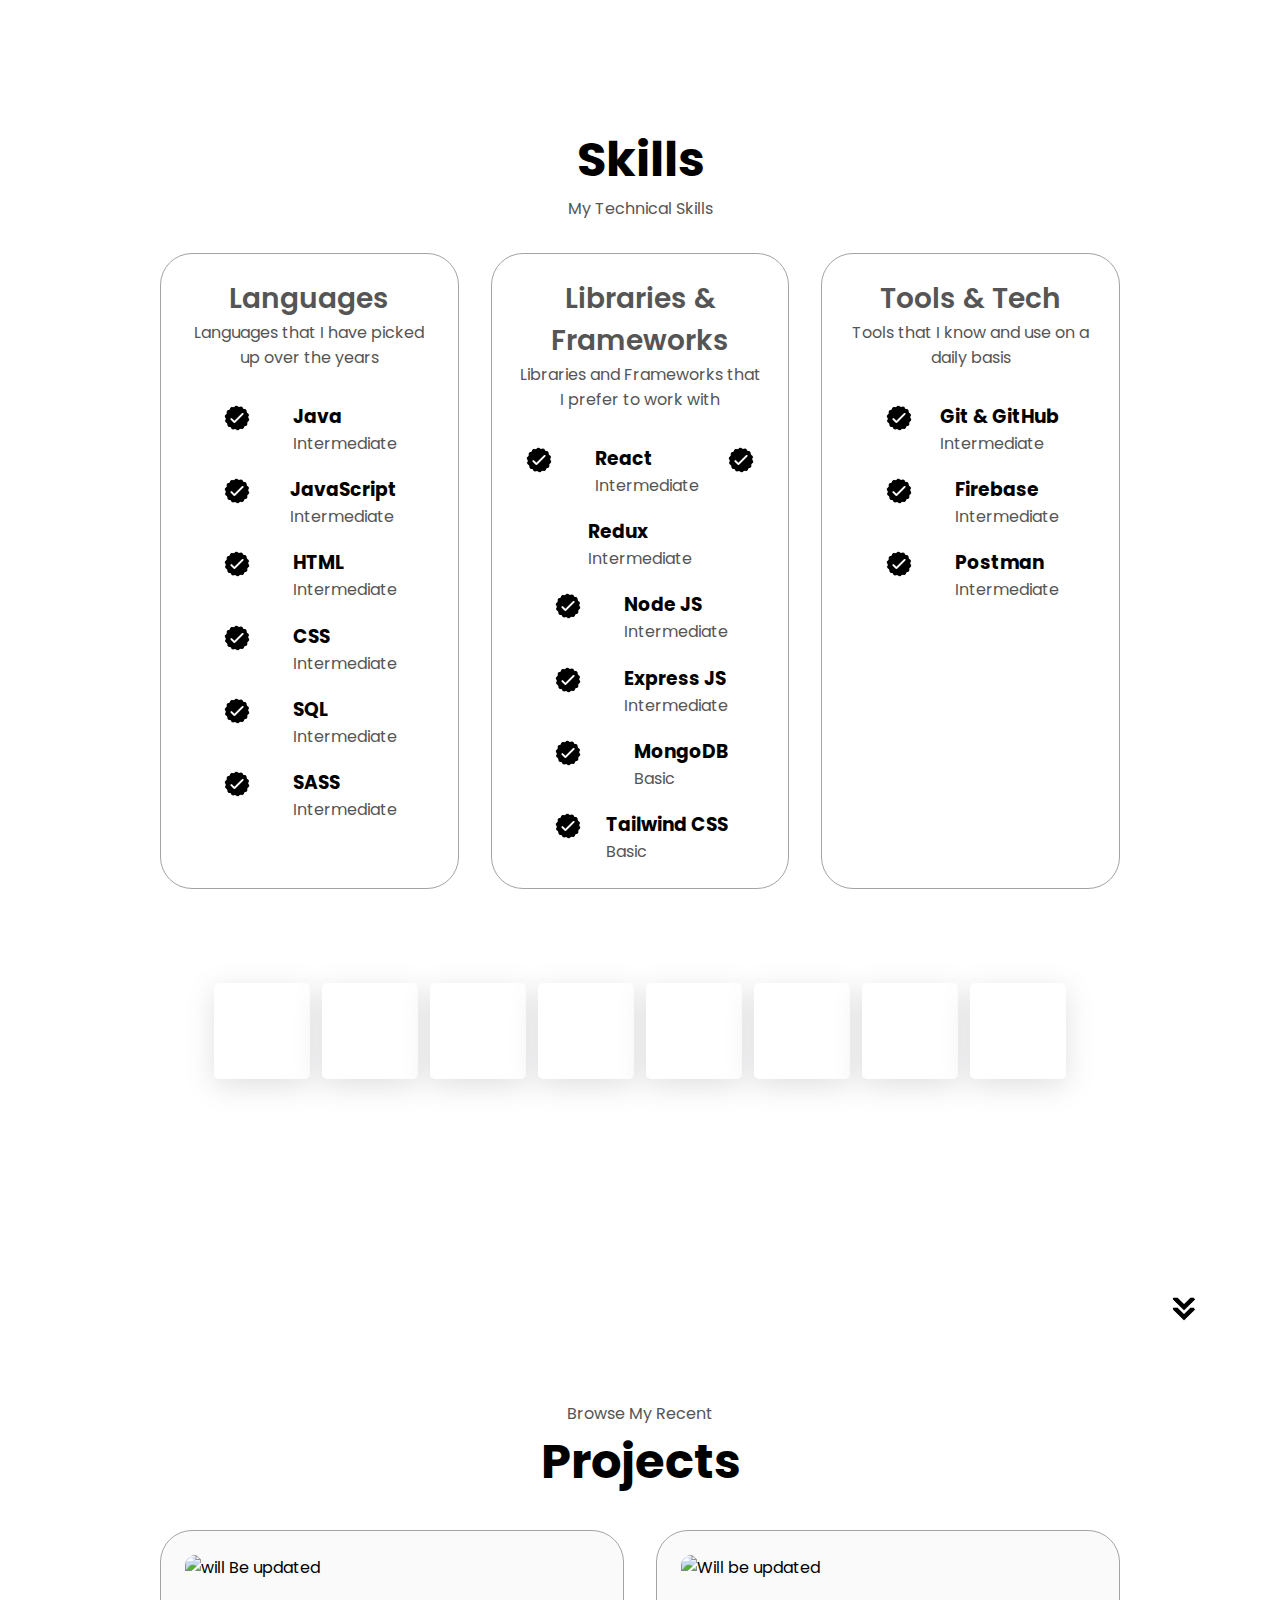
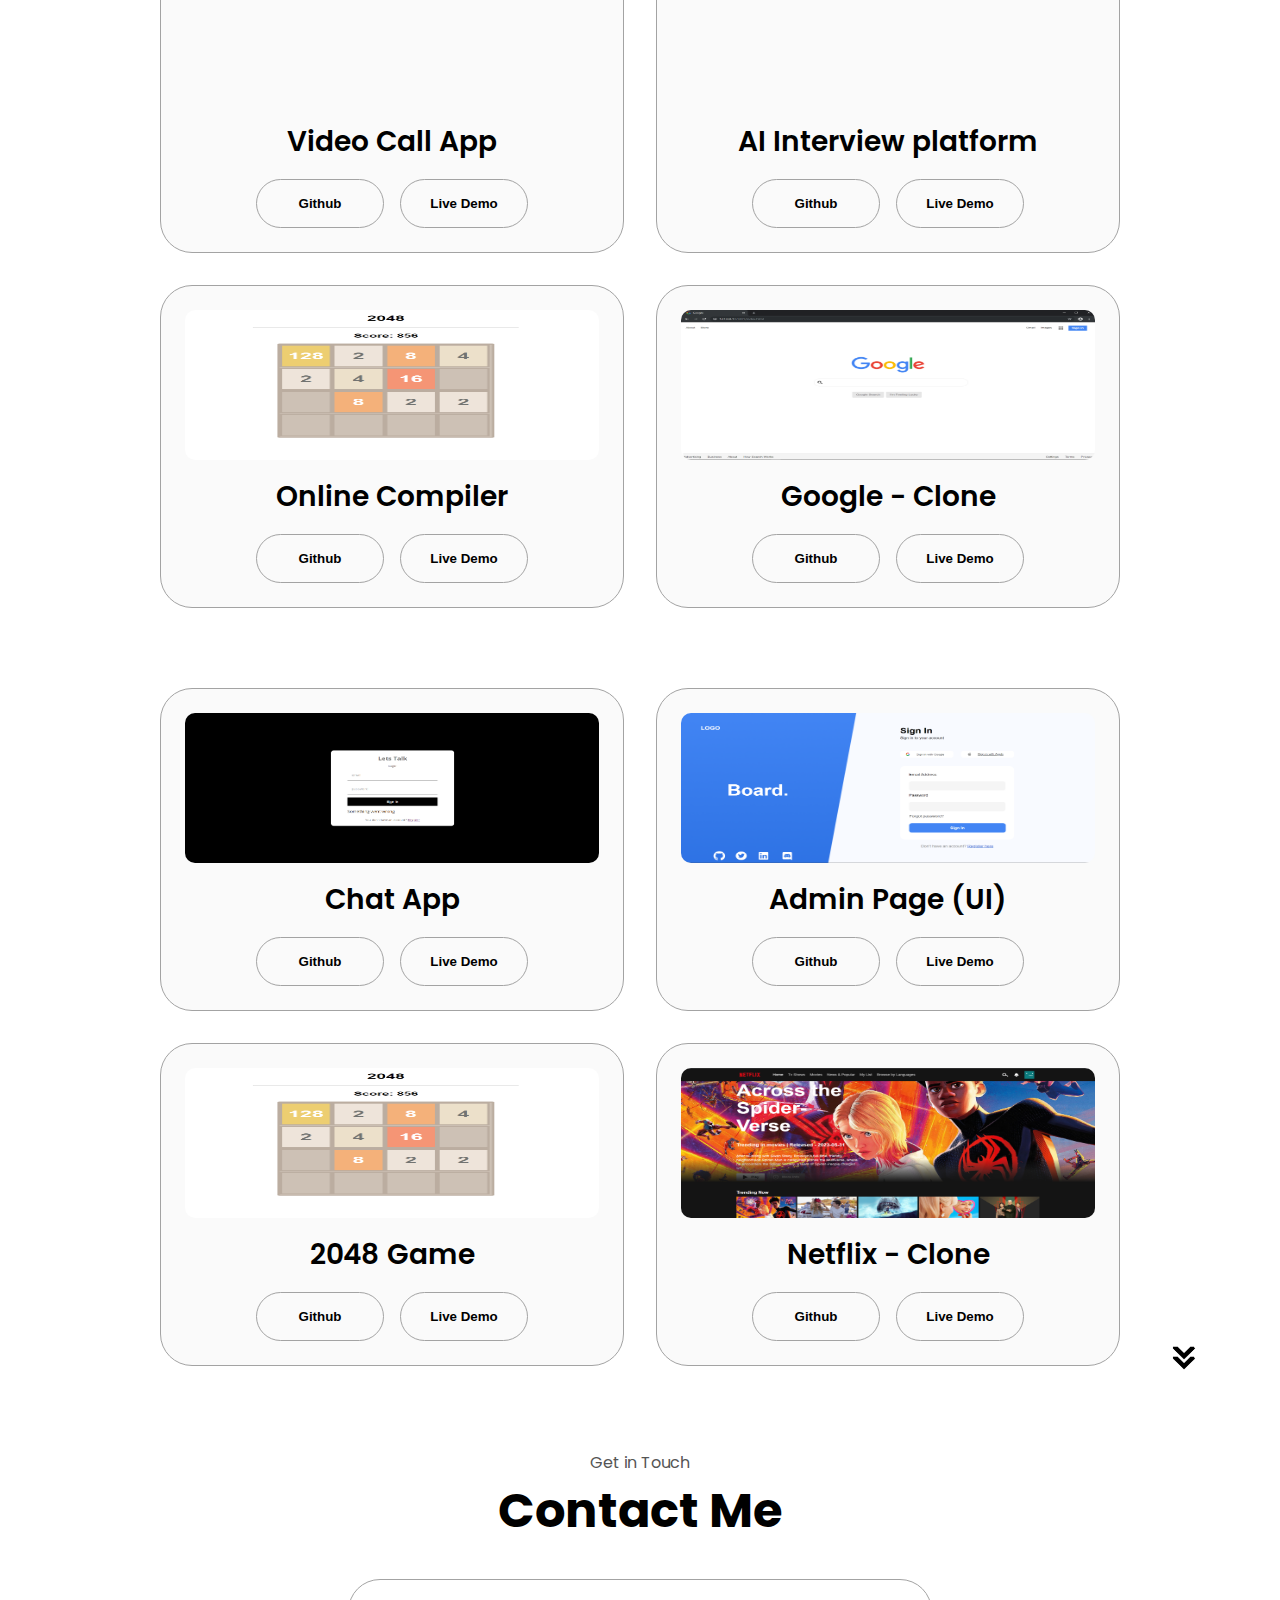
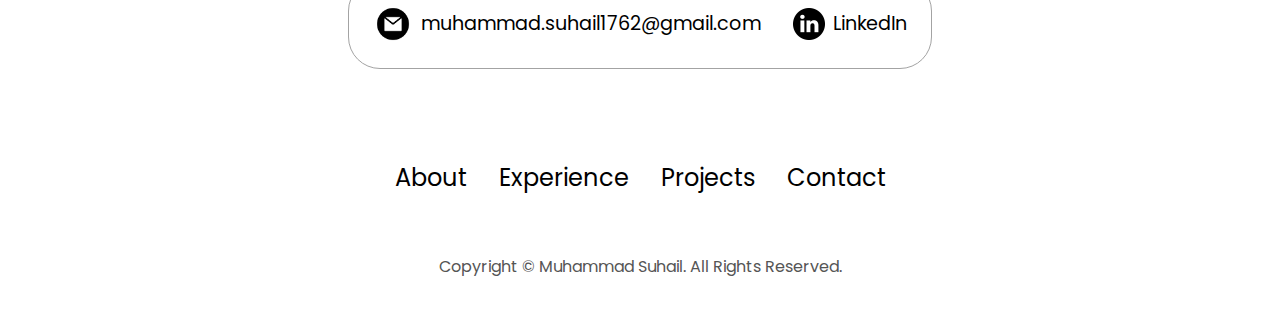
==== commit 256861d8: "Add files via upload" ====
--- a/index.html
+++ b/index.html
@@ -1,498 +1,622 @@
 <!DOCTYPE html>
 <html lang="en">
-
-<head>
-  <meta charset="UTF-8" />
-  <meta http-equiv="X-UA-Compatible" content="IE=edge" />
-  <meta name="viewport" content="width=device-width, initial-scale=1.0" />
-  <link rel="stylesheet" href="style.css" />
-  <link rel="preconnect" href="https://fonts.googleapis.com" />
-  <link rel="preconnect" href="https://fonts.gstatic.com" crossorigin />
-  <link href="https://fonts.googleapis.com/css2?family=PT+Sans:wght@400;700&display=swap" rel="stylesheet" />
-  <link rel="stylesheet" href="https://cdn.jsdelivr.net/gh/devicons/devicon@v2.14.0/devicon.min.css" />
-  <title>A Simple & Clean Portfolio</title>
-  <meta name="description" content="A Simple & Clean Portfolio" />
-</head>
-
-<body >
-  <header class="main-header">
-    <div class="main-header__logo-container">
-      <div class="main-header__logo-img-cont">
-        <img
-          src="images\IMG_20201127_203441_008.jpg"
-          alt="logo Image" class="main-header__logo-img" />
-      </div>
-      <h4 class="main-header__logo-text">Muhammad Suhail</h4>
-    </div>
-    <nav class="main-header__navigation">
-      <ul class="main-header__navigation-links">
-        <li class="main-header__navigation-link"><a href="./index.html"> Home </a></li>
-        <li class="main-header__navigation-link"><a href="./index.html#about"> About </a></li>
-        <li class="main-header__navigation-link">
-          <a href="./index.html#projects"> Projects </a>
-        </li>
-        <li class="main-header__navigation-link"><a href="./index.html#contact" href=""> Contact </a></li>
-      </ul>
+  <head>
+    <meta charset="UTF-8" />
+    <meta http-equiv="X-UA-Compatible" content="IE=edge" />
+    <meta name="viewport" content="width=device-width, initial-scale=1.0" />
+    <title>Muhammad Suhail</title>
+    <link rel="stylesheet" href="https://cdn.jsdelivr.net/gh/devicons/devicon@v2.14.0/devicon.min.css" />
+    <link rel="stylesheet" href="style.css" />
+    <link rel="stylesheet" href="mediaqueries.css" />
+  </head>
+  <body>
+    <nav id="desktop-nav">
+      <div class="logo">Muhammad Suhail</div>
+      <div>
+        <ul class="nav-links">
+          <li><a href="#about">About</a></li>
+          <li><a href="#experience">Skills</a></li>
+          <li><a href="#projects">Projects</a></li>
+          <li><a href="#contact">Contact</a></li>
+        </ul>
+      </div>
     </nav>
-    <div class="main-header__sm-scr-nav-btn">
-      <div class="main-header__sm-scr-nav-btn-line"></div>
-      <div class="main-header__sm-scr-nav-btn-line"></div>
-    </div>
-    <div class="main-header__sm-menu">
-      <div class="main-header__sm-menu-close">
-
-      </div>
-      <ul class="main-header__sm-menu-links">
-        <li>
-          <a class="main-header__sm-menu-link main-header__sm-menu-link--1" name="home-hero">Home</a>
-        </li>
-
-        <li>
-          <a class="main-header__sm-menu-link main-header__sm-menu-link--2" name="about">About</a>
-        </li>
-        <li>
-          <a class="main-header__sm-menu-link main-header__sm-menu-link--3" name="projects">Projects</a>
-        </li>
-        <li>
-          <a class="main-header__sm-menu-link main-header__sm-menu-link--4" name="contact">Contact</a>
-        </li>
-      </ul>
-      <img src="images/dark-mode.png" id="icon">
-    </div>
-    <!-- <button class="btn btn-theme btn-sm">Download CV</button> -->
-  </header>
-
-  <!--Remove or Comment out this theme selector code when you are done with choosing the right color for your theme so this color selector don't appear when you host the site online-->
-  <div class="themeClrSelector">
-    <input placeholder="Color Selector" type="color" value="#1DA1F2" class="themeClrSelector__input" />
-    <img alt="theme color tester" src="https://img.icons8.com/fluent/48/000000/rgb-circle-1.png"
-      class="themeClrSelector__img" />
-  </div>
-  <!---->
-
-  <section id="home-hero" class="home-hero">
-    <div class="home-hero__content">
-      <div class="home-hero__info">
-        <h1 class="heading-primary home-hero__heading-primary">
-          <span class="heading-primary__sm"> Hello 👋</span>
-          <span class="heading-primary__main">
-            I'm Muhammad Suhail! <br>
-            A Developer with good problem-solving skills.
+    <nav id="hamburger-nav">
+      <div class="logo">Muhammad Suhail</div>
+      <div class="hamburger-menu">
+        <div class="hamburger-icon" onclick="toggleMenu()">
+          <span></span>
+          <span></span>
+          <span></span>
+        </div>
+        <div class="menu-links">
+          <li><a href="#about" onclick="toggleMenu()">About</a></li>
+          <li><a href="#experience" onclick="toggleMenu()">Skills</a></li>
+          <li><a href="#projects" onclick="toggleMenu()">Projects</a></li>
+          <li><a href="#contact" onclick="toggleMenu()">Contact</a></li>
+        </div>
+      </div>
+    </nav>
+    <section id="profile">
+      <div class="section__pic-container">
+        <img src="./assets/profile-pic.png" alt="John Doe profile picture" />
+      </div>
+      <div class="section__text">
+        <p class="section__text__p1">Hello, I'm</p>
+        <h1 class="title">Muhammad Suhail</h1>
+        <p class="section__text__p2">Fullstack Developer</p>
+        <div class="btn-container">
+          <button
+            class="btn btn-color-2"
+            onclick="window.open('./assets/resume-example.pdf')"
+          >
+            Download CV
+          </button>
+          <button class="btn btn-color-1" onclick="location.href='./#contact'">
+            Contact Info
+          </button>
+        </div>
+        <div id="socials-container">
+          <img
+            src="./assets/linkedin.png"
+            alt="My LinkedIn profile"
+            class="icon"
+            onclick="location.href='hhttps://www.linkedin.com/in/muhammad-suhail-s123/'"
+          />
+          <img
+            src="./assets/github.png"
+            alt="My Github profile"
+            class="icon"
+            onclick="location.href='https://github.com/iamsuhail'"
+          />
+        </div>
+        
+      </div>
+    </section>
+    <section id="about">
+      <p class="section__text__p1">Get To Know More</p>
+      <h1 class="title">About Me</h1>
+      <div class="section-container">
+        <div class="section__pic-container">
+          <img
+            src="./assets/about-pic.png"
+            alt="Profile picture"
+            class="about-pic"
+          />
+        </div>
+        <div class="about-details-container">
+          <div class="about-containers">
+            <div class="details-container">
+              <img
+                src="./assets/experience.png"
+                alt="Experience icon"
+                class="icon"
+              />
+              <h3>Coding Profiles</h3>
+              <p><a href="https://leetcode.com/suhAil412/">Leetcode</a></p>
+              <p><a href="https://auth.geeksforgeeks.org/user/smuhammadsuhail123/practice">GeeksForGeeks</a></p>
+            </div>
             
-          </span>
-        </h1>
-        <button class="btn btn-theme home-hero__btn-theme">Projects</button>
-        <button class="btn btn-inv home-hero__btn-theme">Contact</button>
-      </div>
-    </div>
-  </section>
-  <section id="about" class="about main-section">
-    <div class="main-container">
-      <h2 class="heading-secondary projects__heading-secondary">
-        <span class="heading-secondary__sm"> <b><i>About</i></b> </span>
-        <span class="heading-secondary__main">
-          Here you will find more information about me, what I do, and list of my current skills in programming
-      </h2>
-      <div class="main-section__content">
-        <div class="about__info">
-          <div class="about__main-info">
-            <h3 class="heading-quaternary about__heading-quaternary">
-            <b>Get to know me!</b> 
-            </h3>
-            <p class="text-primary about__text-primary">
-              <span>
-                I'm a Developer with good problem-solving skills and the ability to perform well in a team. Passionate
+            <div class="details-container">
+              <img
+                src="./assets/education.png"
+                alt="Education icon"
+                class="icon"
+              />
+              <h3>Education</h3>
+              <p><a href="https://www.kmit.in/">Keshav Memorial Institute of Technology</a><br />B.Tech in IT</p>
+            </div>
+          </div>
+          <div class="text-container">
+            <p>
+              I'm a Developer with good problem-solving skills and the ability to perform well in a team. Passionate
                 about coding and building the Front-end of Websites and Web Applications that leads to the success of the overall product. Check out some of my work in the Projects section.
 Feel free to Connect or Follow me on my Linkedin
 
 I'm open to Job opportunities where I can contribute, learn, grow and experience. If you have a good opportunity that matches my skills and experience then don't hesitate to contact me.
-              </span>
-              <span>
-                
-
-              </span>
-              <span>
-                
-              </span>
             </p>
-            <button class="btn btn-theme about__btn-theme">Projects</button>
-          </div>
-          <div class="about__skill-info">
-            <h3 class="heading-quaternary about__heading-quaternary">
-              My Skills
-            </h3>
-            <ul class="about__skills">
-              <li class="about__skill">HTML</li>
-              <li class="about__skill">css</li>
-              <li class="about__skill">Javascript</li>
-              <li class="about__skill">React</li>
-              <li class="about__skill">Node js</li>
-              <li class="about__skill">MongoDB</li>
-              <li class="about__skill">Java</li>
-              <li class="about__skill">Data Structures</li>
-              <li class="about__skill">Algorithms</li>
-              <li class="about__skill">Express</li>
-              <li class="about__skill">git</li>
-              <li class="about__skill">GitHub</li>
-              <li class="about__skill">SQL Basics</li>
-              <li class="about__skill">AWS</li>
-              <li class="about__skill">Bootstrap</li>
-              <li class="about__skill">Python</li>
-            </ul>
-          </div>
-        </div>
-      </div>
+          </div>
+        </div>
+      </div>
+      <img
+        src="./assets/arrow.png"
+        alt="Arrow icon"
+        class="icon arrow"
+        onclick="location.href='./#experience'"
+      />
+    </section>
+    <section id="experience">
+      <h1 class="title">Skills</h1>
+      <p class="section__text__p1">My Technical Skills</p>
     </div>
-  </section>
-  <section class="skills-showcase">
-    <ul class="skills-showcase__list">
-      <li class="skills-showcase__list-item">
-        <i class="devicon-html5-plain"></i>
-      </li>
-      <li class="skills-showcase__list-item">
-        <i class="devicon-css3-plain"></i>
-      </li>
-      <li class="skills-showcase__list-item">
-        <i class="devicon-javascript-plain"></i>
-      </li>
-      <li class="skills-showcase__list-item">
-        <i class="devicon-react-original"></i>
-      </li>
-      <li class="skills-showcase__list-item">
-          <i class="devicon-nodejs-plain"></i>
-        </li>
-        <li class="skills-showcase__list-item">
-          <i class="devicon-java-plain"></i>
-        </li>
-        <li class="skills-showcase__list-item">
-            <i class="devicon-git-plain"></i>
-        </li>
-      <li class="skills-showcase__list-item">
-        <i class="devicon-python-plain"></i>
-      </li>
-    </ul>
-  </section>
-  <section id="projects" class="projects main-section">
-    <div class="main-container">
-      <h2 class="heading-secondary projects__heading-secondary">
-        <span class="heading-secondary__sm"> <b><i>Projects 🛠️</i></b></span>
-        <span class="heading-secondary__main">
-          Here you will find some of the personal projects that I created with the project details
-        </span>
-      </h2>
-      <div class="main-section__content">
-        <div class="projects__list">
-          <div class="projects__list-item">
-            <div class="projects__list-item-count">
-              <span class="projects__list-item-count-num"> 1 </span>
-              <span class="projects__list-item-count-line"> </span>
-              <span class="projects__list-item-count-end-dot"> </span>
-            </div>
-            <div class="projects__list-item-details">
-              <div class="projects__list-item-img-cont">
-                <img src="./assets/mock.png" alt="Project Image" class="projects__list-item-img" />
+    
+    </div>
+      <div class="experience-details-container">
+        <div class="about-containers">
+          <div class="details-container">
+            <h2 class="experience-sub-title">Languages </h2>
+            <p class="section__text__skills">Languages that I have picked up over the years</p>
+            <div class="article-container">
+              <article>
+                <img
+                  src="./assets/checkmark.png"
+                  alt="Experience icon"
+                  class="icon"
+                />
+                <div>
+                  <h3>Java</h3>
+                  <p>Intermediate</p>
+                </div>
+              </article>
+              <article>
+                <img
+                  src="./assets/checkmark.png"
+                  alt="Experience icon"
+                  class="icon"
+                />
+                <div>
+                  <h3>JavaScript</h3>
+                  <p>Intermediate</p>
+                </div>
+              </article>
+              
+              
+              </article>
+              <article>
+                <img
+                  src="./assets/checkmark.png"
+                  alt="Experience icon"
+                  class="icon"
+                />
+                <div>
+                  <h3>HTML</h3>
+                  <p>Intermediate</p>
+                </div>
+              </article>
+              <article>
+                <img
+                  src="./assets/checkmark.png"
+                  alt="Experience icon"
+                  class="icon"
+                />
+                <div>
+                  <h3>CSS</h3>
+                  <p>Intermediate</p>
+                </div>
+              </article>
+              <article>
+                <img
+                  src="./assets/checkmark.png"
+                  alt="Experience icon"
+                  class="icon"
+                />
+                <div>
+                  <h3>SQL</h3>
+                  <p>Intermediate</p>
+                </div>
+              </article>
+              <article>
+                <img
+                  src="./assets/checkmark.png"
+                  alt="Experience icon"
+                  class="icon"
+                />
+                <div>
+                  <h3>SASS</h3>
+                  <p>Intermediate</p>
+                </div>
+              </article>
+              
+            </div>
+          </div>
+          <div class="details-container">
+            <h2 class="experience-sub-title">Libraries & Frameworks</h2>
+            <p class="section__text__skills">Libraries and Frameworks that I prefer to work with</p>
+            <div class="article-container">
+              <article>
+                <img
+                  src="./assets/checkmark.png"
+                  alt="Experience icon"
+                  class="icon"
+                />
+                <div>
+                  <h3>React</h3>
+                  <p>Intermediate</p>
+                </div>
+              </article>
+              </article>
+              <img
+                src="./assets/checkmark.png"
+                alt="Experience icon"
+                class="icon"
+              />
+              <div>
+                <h3>Redux</h3>
+                <p>Intermediate</p>
               </div>
-              <h3 class="heading-tertiary projects__list-item-heading-tertiary">
-                e-commerce website
-              </h3>
-              <!-- <hr class="projects__title-text-divider" /> -->
-
-              <p class="text-primary projects__list-item-text-primary">
-                <span>
-                  • Developed an intuitive front-end using React, ensuring a responsive and visually appealing user interface
-                  • Integrate the Stripe API to enable secure and seamless payment processing, including credit card transactions and
-                    other payment method
-                </span>
-                <!-- <br />
-                  <br /> -->
-                <span>
-                  Will be Uploaded...
-                  
-                </span>
-              </p>
-              <button class="btn btn-theme projects__btn-theme">
-                Live Link
-              </button>
-              <button class="btn btn-inv projects__btn-inv">Code Link</button>
-            </div>
-          </div>
-          <div class="projects__list-item">
-            <div class="projects__list-item-count">
-              <span class="projects__list-item-count-num"> 1 </span>
-              <span class="projects__list-item-count-line"> </span>
-              <span class="projects__list-item-count-end-dot"> </span>
-            </div>
-            <div class="projects__list-item-details">
-              <div class="projects__list-item-img-cont">
-                <img src="https://user-images.githubusercontent.com/78575837/259668134-a90dc9bf-b33d-49f6-95bb-5c0da4056ef8.png" alt="Project Image" class="projects__list-item-img" />
-              </div>
-              <h3 class="heading-tertiary projects__list-item-heading-tertiary">
-                Netflix Clone
-              </h3>
-              <!-- <hr class="projects__title-text-divider" /> -->
-
-              <p class="text-primary projects__list-item-text-primary">
-                <span>
-                  The Netflix clone, crafted using HTML, CSS, and JavaScript, brings the familiar streaming experience to the web. 
-                  Leveraging the power of TMDB API and YouTube API, this project offers a user-friendly interface where users can discover movies and TV shows, 
-                  access trailers, and immerse themselves in a captivating entertainment ecosystem
-                </span>
-                <!-- <br />
-                  <br /> -->
-                <span>
-                  
-                </span>
-              </p>
-              <button class="btn btn-theme projects__btn-theme">
-                Live Link
-              </button>
-              <button class="btn btn-inv projects__btn-inv">Code Link</button>
-            </div>
-          </div>
-          <div class="projects__list-item">
-            <div class="projects__list-item-count">
-              <span class="projects__list-item-count-num"> 1 </span>
-              <span class="projects__list-item-count-line"> </span>
-              <span class="projects__list-item-count-end-dot"> </span>
-            </div>
-            <div class="projects__list-item-details">
-              <div class="projects__list-item-img-cont">
-                <img src="https://user-images.githubusercontent.com/78575837/259699718-d576caeb-9f22-49f3-88fa-84064ade94a7.png" alt="Project Image" class="projects__list-item-img" />
-              </div>
-              <h3 class="heading-tertiary projects__list-item-heading-tertiary">
-                2048 Puzzle Game
-              </h3>
-              <!-- <hr class="projects__title-text-divider" /> -->
-
-              <p class="text-primary projects__list-item-text-primary">
-                <span>
-                  • The 2048 game is a popular and addictive puzzle game that challenges players to combine same numbered tiles in order to reach the 
-                  elusive tile with the value of 2048.
-                </span>
-                <!-- <br />
-                  <br /> -->
-                <span>
-                  • with HTML, CSS, and JavaScript, the game's code dynamically updates the grid, manages merging logic, and handles user input.
-                </span>
-              </p>
-              <button class="btn btn-theme projects__btn-theme">
-                Live Link
-              </button>
-              <button class="btn btn-inv projects__btn-inv">Code Link</button>
-            </div>
-          </div>
-          <div class="projects__list-item">
-            <div class="projects__list-item-count">
-              <span class="projects__list-item-count-num"> 1 </span>
-              <span class="projects__list-item-count-line"> </span>
-              <span class="projects__list-item-count-end-dot"> </span>
-            </div>
-            <div class="projects__list-item-details">
-              <div class="projects__list-item-img-cont">
-                <img src="https://user-images.githubusercontent.com/78575837/252275064-cabfc4f8-c0d8-47eb-868a-1ddf56420c8e.png" alt="Project Image" class="projects__list-item-img" />
-              </div>
-              <h3 class="heading-tertiary projects__list-item-heading-tertiary">
-                Amazon Clone using HTML & CSS
-              </h3>
-              <!-- <hr class="projects__title-text-divider" /> -->
-
-              <p class="text-primary projects__list-item-text-primary">
-                <span>
-                  I undertook the design of a user interface for an Amazon clone, seeking to replicate the renowned e-commerce platform's visual identity while introducing some modern design elements
-                </span>
-                <!-- <br />
-                  <br /> -->
-                <span>
-                  
-                </span>
-              </p>
-              <button class="btn btn-theme projects__btn-theme">
-                Live Link
-              </button>
-              <button class="btn btn-inv projects__btn-inv">Code Link</button>
-            </div>
-          </div>
-          <div class="projects__list-item projects__list-item--inv">
-            <div class="projects__list-item-details">
-              <div class="projects__list-item-img-cont">
-                <img src="https://user-images.githubusercontent.com/78575837/252033196-d307b948-9f26-48df-b576-aad630840c8e.png" alt="Project Image" class="projects__list-item-img" />
-              </div>
-              <h3 class="heading-tertiary projects__list-item-heading-tertiary">
-                chatmimi - Simple Chat Application
-              </h3>
-              <!-- <hr class="projects__title-text-divider" /> -->
-
-              <p class="text-primary projects__list-item-text-primary">
-                <span>
-                  Chat Application A Real-time Chat application designed and developed a clean and modern website using HTML & CSS for the frontend
-                </span>
-                <!-- <br />
-                  <br /> -->
-                <span>
-                  Node/Express for creating API endpoints and Socket.io for making the app real-time
-                </span>
-              </p>
-              <button class="btn btn-theme projects__btn-theme">
-                Live Link
-              </button>
-              <button class="btn btn-inv projects__btn-inv">Code Link</button>
-            </div>
-            <div class="projects__list-item-count">
-              <span class="projects__list-item-count-num"> 2 </span>
-              <span class="projects__list-item-count-line"> </span>
-              <span class="projects__list-item-count-end-dot"> </span>
-            </div>
-          </div>
-          <div class="projects__list-item">
-            <div class="projects__list-item-count">
-              <span class="projects__list-item-count-num"> 3 </span>
-              <span class="projects__list-item-count-line"> </span>
-              <span class="projects__list-item-count-end-dot"> </span>
-            </div>
-            <div class="projects__list-item-details">
-              <div class="projects__list-item-img-cont">
-                <img src="https://user-images.githubusercontent.com/78575837/252023087-b4a02654-6f19-4a32-b162-8330f8d240bd.png" alt="Project Image" class="projects__list-item-img" />
-              </div>
-              <h3 class="heading-tertiary projects__list-item-heading-tertiary">
-                WeatherCheck - API-based Weather Application
-              </h3>
-              <!-- <hr class="projects__title-text-divider" /> -->
-
-              <p class="text-primary projects__list-item-text-primary">
-                <span>
-                  • Weather API-based application for real-time weather information with additional functionalities
-
-
-                </span>
-                <!-- <br />
-                  <br /> -->
-                <span>
-                  • Designed and developed a clean and modern website using HTML/CSS JavaScript for the frontend, Node.js, and used OpenWeather API for fetching data.
-                </span>
-              </p>
-              <button class="btn btn-theme projects__btn-theme">
-                Live Link
-              </button>
-              <button class="btn btn-inv projects__btn-inv">Code Link</button>
-            </div>
-          </div>
-          <div class="projects__list-item projects__list-item--inv">
-            <div class="projects__list-item-details">
-              <!-- <hr class="projects__title-text-divider" /> -->
-              <div class="projects__list-item-img-cont">
-                <img src="https://user-images.githubusercontent.com/78575837/232747355-5d415e11-73eb-4432-a57b-bc4c31226608.png" alt="Project Image" class="projects__list-item-img" />
-              </div>
-              <h3 class="heading-tertiary projects__list-item-heading-tertiary">
-                Calculator
-              </h3>
-              
-
-              <p class="text-primary projects__list-item-text-primary">
-                <span>
-                  Developed a fully functional calculator web application using HTML, CSS, and JavaScript. 
-                  The calculator provides users with the ability to perform basic arithmetic calculations and
-                  displays the result in real-time.
-                </span>
-                <!-- <br />
-                  <br /> -->
-                <span>
-                
-                </span>
-              </p>
-              <button class="btn btn-theme projects__btn-theme">
-                Live Link
-              </button>
-              <button class="btn btn-inv projects__btn-inv">Code Link</a></button>
-            </div>
-            <div class="projects__list-item-count">
-              <span class="projects__list-item-count-num"> 4 </span>
-              <span class="projects__list-item-count-line"> </span>
-              <span class="projects__list-item-count-end-dot"> </span>
-            </div>
-          </div>
-        </div>
-      </div>
-    </div>
-  </section>
-  <section id="contact" class="contact main-section">
-    <div class="main-container">
-      <h2 class="heading-secondary">
-        <span class="heading-secondary__sm"> <b><i>Contact 📞</i></b></span>
-        <span class="heading-secondary__main">
-          Feel free to Contact me by submitting the form below and I will get back to you as soon as possible
-        </span>
-      </h2>
-      <div class="main-section__content">
-        <div class="contact__form-cont">
-          <form class="contact__form">
-            <div class="contact__form-field">
-              <label for="name" class="contact__form-field-label">Name</label>
-              <input placeholder="Enter Your Name" type="text" class="contact__form-field-input" />
-            </div>
-            <div class="contact__form-field">
-              <label for="name" class="contact__form-field-label">Email</label>
-              <input placeholder="Enter Your Email" type="text" class="contact__form-field-input" />
-            </div>
-            <div class="contact__form-field">
-              <label for="name" class="contact__form-field-label">Message</label>
-              <textarea placeholder="Enter Your Message" name="message" id="" cols="30" rows="10"
-                class="contact__form-field-input"></textarea>
-            </div>
-            <button type="submit" class="contact__form-submit">Submit</button>
-          </form>
-          <div class="contact__form-visual"></div>
-        </div>
-      </div>
-    </div>
-  </section>
-  <footer class="main-footer">
-    <div class="main-footer__upper">
-      <div class="main-container">
-        <ul class="main-footer__links">
-          <li class="main-footer__link">
-            <a href="./index.html">Home</a>
-          </li>
-          <li class="main-footer__link">
-            <a href="./index.html#about">About</a>
-          </li>
-          <li class="main-footer__link">
-            <a href="./index.html#projects">Projects</a>
-          </li>
-          <li class="main-footer__link">
-            <a href="./index.html#contact">Contact</a>
-          </li>
-        </ul>
-        <div class="main-footer__mid-line"></div>
-        <div class="main-footer__socials">
-          <a href="https://github.com/iamsuhail" class="main-footer__social-link">
-            <img
-              src="https://d33wubrfki0l68.cloudfront.net/5557d5a11584d7201a38ee1a95200f57a4cc0f88/15085/assets/png/github-ico.png"
-              alt="" class="main-footer__social-link-icon" />
-          </a>
-          <a href="https://www.instagram.com/_its.me.suhail_/" class="main-footer__social-link">
-            <img src="./assets/icons8-instagram-48.png" alt="" class="main-footer__social-link-icon" />
-          </a>
-          <a href="" class="main-footer__social-link">
-            <img src="./assets/icons8-twitter-50.png" alt="" class="main-footer__social-link-icon" />
-          </a>
-          <a href="https://www.linkedin.com/in/muhammad-suhail-s123/" class="main-footer__social-link">
-            <img
-              src="https://d33wubrfki0l68.cloudfront.net/7f29579dde49e02480372aa49f7189c5536b0118/34b92/assets/png/linkedin-ico.png"
-              alt="" class="main-footer__social-link-icon" />
-          </a>
-          <a href="#" class="main-footer__social-link">
-            <img src="./assets/icons8-pinterest-64.png" alt="" class="main-footer__social-link-icon" />
-          </a>
-        </div>
-      </div>
-    </div>
-    <div class="main-footer__bottom">
-      <div class="main-container">
-        Muhammad Suhail
-      </div>
-    </div>
-  </footer>
-  <script src="./script.js"></script>
-</body>
-
+            </article>
+              <article>
+                <img
+                  src="./assets/checkmark.png"
+                  alt="Experience icon"
+                  class="icon"
+                />
+                <div>
+                  <h3>Node JS</h3>
+                  <p>Intermediate</p>
+                </div>
+              </article>
+              <article>
+                <img
+                  src="./assets/checkmark.png"
+                  alt="Experience icon"
+                  class="icon"
+                />
+                <div>
+                  <h3>Express JS</h3>
+                  <p>Intermediate</p>
+                </div>
+              </article>
+              
+              <article>
+                <img
+                  src="./assets/checkmark.png"
+                  alt="Experience icon"
+                  class="icon"
+                />
+                <div>
+                  <h3>MongoDB</h3>
+                  <p>Basic</p>
+                </div>
+              </article>
+              <article>
+                <img
+                src="./assets/checkmark.png"
+                alt="Experience icon"
+                class="icon"
+                />
+                <div>
+                  <h3>Tailwind CSS</h3>
+                  <p>Basic</p>
+                </div>
+              </article>
+              
+              
+            </div>
+            
+          </div>
+          <div class="details-container">
+            <h2 class="experience-sub-title">Tools & Tech</h2>
+            <p class="section__text__skills">Tools that I know and use on a daily basis
+            </p>
+            <div class="article-container">
+              <article>
+                <img
+                  src="./assets/checkmark.png"
+                  alt="Experience icon"
+                  class="icon"
+                />
+                <div>
+                  <h3>Git & GitHub</h3>
+                  <p>Intermediate</p>
+                </div>
+              </article>
+              
+              <article>
+                <img
+                  src="./assets/checkmark.png"
+                  alt="Experience icon"
+                  class="icon"
+                />
+                <div>
+                  <h3>Firebase</h3>
+                  <p>Intermediate</p>
+                </div>
+              </article>
+              <article>
+                <img
+                  src="./assets/checkmark.png"
+                  alt="Experience icon"
+                  class="icon"
+                />
+                <div>
+                  <h3>Postman</h3>
+                  <p>Intermediate</p>
+                </div>
+              </article>
+              
+              
+          
+            </div>
+            
+        </div>
+        </div>
+        <div class="skills-showcase">
+          <ul class="skills-showcase__list">
+            <li class="skills-showcase__list-item">
+              <i class="devicon-html5-plain"></i>
+            </li>
+            <li class="skills-showcase__list-item">
+              <i class="devicon-css3-plain"></i>
+            </li>
+            <li class="skills-showcase__list-item">
+              <i class="devicon-javascript-plain"></i>
+            </li>
+            <li class="skills-showcase__list-item">
+              <i class="devicon-react-original"></i>
+            </li>
+            <li class="skills-showcase__list-item">
+                <i class="devicon-nodejs-plain"></i>
+              </li>
+              <li class="skills-showcase__list-item">
+                <i class="devicon-java-plain"></i>
+              </li>
+              <li class="skills-showcase__list-item">
+                  <i class="devicon-git-plain"></i>
+              </li>
+            <li class="skills-showcase__list-item">
+              <i class="devicon-python-plain"></i>
+            </li>
+          </ul>
+        
+      <img
+        src="./assets/arrow.png"
+        alt="Arrow icon"
+        class="icon arrow"
+        onclick="location.href='./#projects'"
+      />
+      
+    </section>
+    
+    <section id="projects">
+      <p class="section__text__p1">Browse My Recent</p>
+      <h1 class="title">Projects</h1>
+      <div class="experience-details-container">
+        <div class="about-containers">
+          <div class="details-container color-container">
+            <div class="article-container">
+              <img
+                src="./assets/.png"
+                alt="will Be updated"
+                class="project-img"
+              />
+            </div>
+            <h2 class="experience-sub-title project-title">Video Call App</h2>
+            
+            <div class="btn-container">
+              <button
+                class="btn btn-color-2 project-btn"
+                onclick="location.href='https://github.com/iamsuhail/chatmini'"
+              >
+                Github
+              </button>
+              <button
+                class="btn btn-color-2 project-btn"
+                onclick="location.href=''"
+              >
+                Live Demo
+              </button>
+            </div>
+          </div>
+          <div class="details-container color-container">
+            <div class="article-container">
+              <img
+                src="./assets/"
+                alt="Will be updated"
+                class="project-img"
+              />
+            </div>
+            <h2 class="experience-sub-title project-title">AI Interview platform</h2>
+            <div class="btn-container">
+              <button
+                class="btn btn-color-2 project-btn"
+                onclick="location.href='https://github.com/iamsuhail/AI_Interview_System'"
+              >
+                Github
+              </button>
+              <button
+                class="btn btn-color-2 project-btn"
+                onclick="location.href='https://github.com/iamsuhail/AI_Interview_System'"
+              >
+                Live Demo
+              </button>
+            </div>
+          </div>
+          <div class="details-container color-container">
+            <div class="article-container">
+              <img
+                src="./assets/2048.png"
+                alt="Project 1"
+                class="project-img"
+              />
+            </div>
+            <h2 class="experience-sub-title project-title">Online Compiler</h2>
+            <div class="btn-container">
+              <button
+                class="btn btn-color-2 project-btn"
+                onclick="location.href='https://github.com/iamsuhail/'"
+              >
+                Github
+              </button>
+              <button
+                class="btn btn-color-2 project-btn"
+                onclick="location.href='https://github.com/iamsuhail/'"
+              >
+                Live Demo
+              </button>
+            </div>
+          </div>
+          <div class="details-container color-container">
+            <div class="article-container">
+              <img
+                src="./assets/ggogle.png"
+                alt="Project 3"
+                class="project-img"
+              />
+              
+            </div>
+            <h2 class="experience-sub-title project-title">Google - Clone</h2>
+            <div class="btn-container">
+              <button
+                class="btn btn-color-2 project-btn"
+                onclick="location.href='https://github.com/'"
+              >
+                Github
+              </button>
+              <button
+                class="btn btn-color-2 project-btn"
+                onclick="location.href='https://github.com/'"
+              >
+                Live Demo
+              </button>
+            </div>
+          </div>
+        </div>
+      </div>
+      <div class="experience-details-container">
+        <div class="about-containers">
+          <div class="details-container color-container">
+            <div class="article-container">
+              <img
+                src="./assets/chatapp.png"
+                alt="Project 1"
+                class="project-img"
+              />
+            </div>
+            <h2 class="experience-sub-title project-title">Chat App</h2>
+            
+            <div class="btn-container">
+              <button
+                class="btn btn-color-2 project-btn"
+                onclick="location.href='https://github.com/iamsuhail/chatmini'"
+              >
+                Github
+              </button>
+              <button
+                class="btn btn-color-2 project-btn"
+                onclick="location.href='https://lets-talk-chatapp.netlify.app/'"
+              >
+                Live Demo
+              </button>
+            </div>
+          </div>
+          <div class="details-container color-container">
+            <div class="article-container">
+              <img
+                src="./assets/adminUI.png"
+                alt="Project 2"
+                class="project-img"
+              />
+            </div>
+            <h2 class="experience-sub-title project-title">Admin Page (UI)</h2>
+            <div class="btn-container">
+              <button
+                class="btn btn-color-2 project-btn"
+                onclick="location.href='https://github.com/iamsuhail/SignIn-DashBoard'"
+              >
+                Github
+              </button>
+              <button
+                class="btn btn-color-2 project-btn"
+                onclick="location.href='https://frontend-assignment-123.netlify.app/'"
+              >
+                Live Demo
+              </button>
+            </div>
+          </div>
+          <div class="details-container color-container">
+            <div class="article-container">
+              <img
+                src="./assets/2048.png"
+                alt="Project 1"
+                class="project-img"
+              />
+            </div>
+            <h2 class="experience-sub-title project-title">2048 Game</h2>
+            <div class="btn-container">
+              <button
+                class="btn btn-color-2 project-btn"
+                onclick="location.href='https://github.com/iamsuhail/2048-game'"
+              >
+                Github
+              </button>
+              <button
+                class="btn btn-color-2 project-btn"
+                onclick="location.href='https://github.com/iamsuhail/2048-game'"
+              >
+                Live Demo
+              </button>
+            </div>
+          </div>
+          <div class="details-container color-container">
+            <div class="article-container">
+              <img
+                src="./assets/netflix-clone-1 (1).png"
+                alt="Project 3"
+                class="project-img"
+              />
+              
+            </div>
+            <h2 class="experience-sub-title project-title">Netflix - Clone</h2>
+            <div class="btn-container">
+              <button
+                class="btn btn-color-2 project-btn"
+                onclick="location.href='https://github.com/'"
+              >
+                Github
+              </button>
+              <button
+                class="btn btn-color-2 project-btn"
+                onclick="location.href='https://github.com/'"
+              >
+                Live Demo
+              </button>
+            </div>
+          </div>
+        </div>
+      </div>
+      <img
+        src="./assets/arrow.png"
+        alt="Arrow icon"
+        class="icon arrow"
+        onclick="location.href='./#contact'"
+      />
+    </section>
+    <section id="contact">
+      <p class="section__text__p1">Get in Touch</p>
+      <h1 class="title">Contact Me</h1>
+      <div class="contact-info-upper-container">
+        <div class="contact-info-container">
+          <img
+            src="./assets/email.png"
+            alt="Email icon"
+            class="icon contact-icon email-icon"
+          />
+          <p><a href="muhammad.suhail1762@gmail.com">muhammad.suhail1762@gmail.com</a></p>
+        </div>
+        <div class="contact-info-container">
+          <img
+            src="./assets/linkedin.png"
+            alt="LinkedIn icon"
+            class="icon contact-icon"
+          />
+          <p><a href="https://www.linkedin.com">LinkedIn</a></p>
+        </div>
+      </div>
+    </section>
+    <footer>
+      <nav>
+        <div class="nav-links-container">
+          <ul class="nav-links">
+            <li><a href="#about">About</a></li>
+            <li><a href="#experience">Experience</a></li>
+            <li><a href="#projects">Projects</a></li>
+            <li><a href="#contact">Contact</a></li>
+          </ul>
+        </div>
+      </nav>
+      <p>Copyright &#169; Muhammad Suhail. All Rights Reserved.</p>
+    </footer>
+    <script src="script.js"></script>
+  </body>
 </html>--- a/style.css
+++ b/style.css
@@ -0,0 +1,541 @@
+@import url("https://fonts.googleapis.com/css2?family=Poppins:wght@300;400;500;600&display=swap");
+
+* {
+  margin: 0;
+  padding: 0;
+}
+
+
+
+
+body {
+  font-family: "Poppins", sans-serif;
+}
+
+html {
+  scroll-behavior: smooth;
+}
+
+p {
+  color: rgb(85, 85, 85);
+  
+}
+
+/* TRANSITION */
+
+a,
+.btn {
+  transition: all 300ms ease;
+}
+ul {
+  list-style: none;
+}
+/* DESKTOP NAV */
+
+nav,
+.nav-links {
+  display: flex;
+}
+
+nav {
+  justify-content: space-around;
+  align-items: center;
+  height: 17vh;
+}
+
+.nav-links {
+  gap: 2rem;
+  list-style: none;
+  font-size: 1.5rem;
+}
+
+a {
+  color: black;
+  text-decoration: none;
+  text-decoration-color: white;
+}
+
+a:hover {
+  color: grey;
+  text-decoration: underline;
+  text-underline-offset: 1rem;
+  text-decoration-color: rgb(181, 181, 181);
+}
+
+.logo {
+  font-size: 2rem;
+}
+
+.logo:hover {
+  cursor: default;
+}
+
+/* HAMBURGER MENU */
+
+#hamburger-nav {
+  display: none;
+}
+
+.hamburger-menu {
+  position: relative;
+  display: inline-block;
+}
+
+.hamburger-icon {
+  display: flex;
+  flex-direction: column;
+  justify-content: space-between;
+  height: 24px;
+  width: 30px;
+  cursor: pointer;
+}
+
+.hamburger-icon span {
+  width: 100%;
+  height: 2px;
+  background-color: black;
+  transition: all 0.3 ease-in-out;
+}
+
+.menu-links {
+  position: absolute;
+  top: 100%;
+  right: 0;
+  background-color: white;
+  width: fit-content;
+  max-height: 0;
+  overflow: hidden;
+  transition: all 0.3 ease-in-out;
+}
+
+.menu-links a {
+  display: block;
+  padding: 10px;
+  text-align: center;
+  font-size: 1.5rem;
+  color: black;
+  text-decoration: none;
+  transition: all 0.3 ease-in-out;
+}
+
+.menu-links li {
+  list-style: none;
+}
+
+.menu-links.open {
+  max-height: 300px;
+}
+
+.hamburger-icon.open span:first-child {
+  transform: rotate(45deg) translate(10px, 5px);
+}
+
+.hamburger-icon.open span:nth-child(2) {
+  opacity: 0;
+}
+
+.hamburger-icon.open span:last-child {
+  transform: rotate(-45deg) translate(10px, -5px);
+}
+
+.hamburger-icon span:first-child {
+  transform: none;
+}
+
+.hamburger-icon span:first-child {
+  opacity: 1;
+}
+
+.hamburger-icon span:first-child {
+  transform: none;
+}
+
+/* SECTIONS */
+
+section {
+  padding-top: 4vh; 
+  margin: 0 10rem;
+  box-sizing: border-box;
+  max-height: fit-content;
+}
+
+.section-container {
+  display: flex;
+}
+
+/* PROFILE SECTION */
+
+#profile {
+  display: flex;
+  justify-content: center;
+  gap: 5rem;
+  height: 80vh;
+}
+
+.section__pic-container {
+  display: flex;
+  height: 400px;
+  width: 400px;
+  margin: auto 0;
+}
+.section__pic-container img {
+  /* filter: grayscale(100%);
+  -webkit-filter: grayscale(100%); */
+  filter: brightness(1) saturate(0.5);
+  border-radius: 50%;
+  border: 2px solid black;
+
+
+}
+
+.section__text {
+  align-self: center;
+  text-align: center;
+}
+
+.section__text p {
+  font-weight: 600;
+}
+
+.section__text__p1 {
+  text-align: center;
+}
+
+.section__text__p2 {
+  font-size: 1.75rem;
+  margin-bottom: 1rem;
+}
+
+.title {
+  font-size: 3rem;
+  text-align: center;
+}
+
+#socials-container {
+  display: flex;
+  justify-content: center;
+  margin-top: 1rem;
+  gap: 1rem;
+}
+
+/* ICONS */
+
+.icon {
+  cursor: pointer;
+  height: 2rem;
+}
+
+/* BUTTONS */
+
+.btn-container {
+  display: flex;
+  justify-content: center;
+  gap: 1rem;
+}
+
+.btn {
+  font-weight: 600;
+  transition: all 300ms ease;
+  padding: 1rem;
+  width: 8rem;
+  border-radius: 2rem;
+}
+
+.btn-color-1,
+.btn-color-2 {
+  border: rgb(53, 53, 53) 0.1rem solid;
+}
+
+.btn-color-1:hover,
+.btn-color-2:hover {
+  cursor: pointer;
+}
+
+.btn-color-1,
+.btn-color-2:hover {
+  background: rgb(53, 53, 53);
+  color: white;
+}
+
+.btn-color-1:hover {
+  background: rgb(0, 0, 0);
+}
+
+.btn-color-2 {
+  background: none;
+}
+
+.btn-color-2:hover {
+  border: rgb(255, 255, 255) 0.1rem solid;
+}
+
+.btn-container {
+  gap: 1rem;
+}
+
+/* ABOUT SECTION */
+
+#about {
+  position: relative;
+  margin-bottom: 30vh;
+
+}
+
+
+.about-containers {
+  gap: 2rem;
+  margin-bottom: 3rem;
+  margin-top: 2rem;
+  /* margin-bottom: 30vh; */
+}
+
+.about-details-container {
+  justify-content: center;
+  flex-direction: column-reverse;
+}
+
+.about-containers,
+.about-details-container {
+  display: flex;
+}
+
+#about .section__pic-container img{
+  border-radius: 2rem;
+}
+
+.arrow {
+  position: absolute;
+  right: -5rem;
+  bottom: 2.5rem;
+  margin-top: 300px;
+}
+
+.details-container {
+  padding: 1.5rem;
+  flex: 1;
+  background: white;
+  border-radius: 2rem;
+  border: rgb(53, 53, 53) 0.1rem solid;
+  border-color: rgb(163, 163, 163);
+  text-align: center;
+}
+
+.section-container {
+  gap: 4rem;
+  height: 80%;
+}
+
+.section__pic-container {
+  height: 500px;
+  width: 500px;
+  margin: auto 0;
+}
+
+/* EXPERIENCE SECTION */
+
+#experience {
+  position: relative;
+  /* margin-bottom: 30vh; */
+}
+
+.experience-sub-title {
+  color: rgb(85, 85, 85);
+  font-weight: 600;
+  font-size: 1.75rem;
+}
+.section__text__skills{
+  margin-bottom: 2rem;
+
+}
+.experience-details-container{
+  display: flex;
+  justify-content: space-evenly;
+  flex-direction: column;
+}
+.experience-details-container h3{
+  display: flex;
+  align-items: flex-start;
+}
+.article-container {
+  display: flex;
+  text-align: initial;
+  flex-wrap: wrap;
+  flex-direction: row;
+  gap: 1.2rem;
+  justify-content: space-evenly;
+}
+
+article {
+  display: flex;
+  width: 11rem;
+  justify-content: space-between;
+  gap: 0.5rem;
+}
+
+article .icon {
+  cursor: default;
+}
+
+  
+.skills-showcase {
+  /* background: rgba(247, 247, 247, 1); */
+  padding: 1rem 3rem;
+  margin-bottom: 30vh;
+  margin-top: 30px;
+}
+
+.skills-showcase__list {
+  display: flex;
+  justify-content: space-around;
+  
+  
+}
+
+.skills-showcase__list-item:hover {
+  transition: transform 100ms;
+  transform: scale(1);
+}
+
+
+.skills-showcase__list-item {
+  padding: 3rem;
+  border-radius: 5px;
+  background: #fff;
+  box-shadow: rgba(100, 100, 111, 0.2) 0px 7px 29px 0px;
+}
+
+.skills-showcase__list-item i {
+  color: rgba(var(--themeColor), 1);
+  color: #999;
+  font-size: 5rem;
+  width: 30px;
+}
+
+@media (max-width: 75em) {
+  .skills-showcase__list-item {
+    padding: 1.5rem;
+    border-radius: 5px;
+    background: #fff;
+  }
+
+  .skills-showcase__list-item i {
+    font-size: 5rem;
+  }
+}
+
+@media (max-width: 56.25em) {
+  .skills-showcase {
+    padding: 5rem;
+  }
+
+  .skills-showcase__list {
+    display: grid;
+    grid-template-columns: repeat(4, 1fr);
+    grid-gap: 5rem;
+  }
+
+  .skills-showcase__list-item {
+    text-align: center;
+  }
+}
+
+@media (max-width: 37.5em) {
+  .skills-showcase {
+    padding: 4rem;
+  }
+
+  .skills-showcase__list {
+    grid-template-columns: repeat(3, 1fr);
+    grid-gap: 4rem;
+  }
+}
+
+@media (max-width: 21.875em) {
+  .skills-showcase__list-item i {
+    font-size: 4rem;
+  }
+}
+/* PROJECTS SECTION */
+
+#projects {
+  position: relative;
+
+}
+
+.color-container {
+  border-color: rgb(163, 163, 163);
+  background: rgb(250, 250, 250);
+}
+
+.project-img {
+  border-radius: 10px;
+  width: 100%;
+  height: 150px;
+}
+.project-img img{
+}
+.project-title {
+  margin: 1rem;
+  color: black;
+}
+
+.project-btn {
+  color: black;
+  border-color: rgb(163, 163, 163);
+}
+
+#projects .article-container :hover {
+  transition: transform 100ms;
+  transform: scale(1.5);
+}
+
+/* CONTACT */
+
+#contact {
+  display: flex;
+  justify-content: center;
+  flex-direction: column;
+  height: 70vh;
+}
+
+.contact-info-upper-container {
+  display: flex;
+  justify-content: center;
+  border-radius: 2rem;
+  border: rgb(53, 53, 53) 0.1rem solid;
+  border-color: rgb(163, 163, 163);
+  background: (250, 250, 250);
+  margin: 2rem auto;
+  padding: 0.5rem;
+}
+
+.contact-info-container {
+  display: flex;
+  align-items: center;
+  justify-content: center;
+  gap: 0.5rem;
+  margin: 1rem;
+}
+
+.contact-info-container p {
+  font-size: larger;
+}
+
+.contact-icon {
+  cursor: default;
+}
+
+.email-icon {
+  height: 2.5rem;
+}
+
+/* FOOTER SECTION */
+
+footer {
+  height: 26vh;
+  margin: 0 1rem;
+}
+
+footer p {
+  text-align: center;
+}--- a/mediaqueries.css
+++ b/mediaqueries.css
@@ -0,0 +1,103 @@
+@media screen and (max-width: 1400px) {
+    #profile {
+      height: 83vh;
+      margin-bottom: 6rem;
+    }
+    .about-containers {
+      flex-wrap: wrap;
+    }
+    #contact,
+    #projects {
+      height: fit-content;
+    }
+  }
+  
+  @media screen and (max-width: 1200px) {
+    #desktop-nav {
+      display: none;
+    }
+    #hamburger-nav {
+      display: flex;
+    }
+    #experience,
+    .experience-details-container {
+      margin-top: 2rem;
+    }
+    #profile,
+    .section-container {
+      display: block;
+    }
+    .arrow {
+      display: none;
+    }
+    section,
+    .section-container {
+      height: fit-content;
+    }
+    section {
+      margin: 0 5%;
+    }
+    .section__pic-container {
+      width: 275px;
+      height: 275px;
+      margin: 0 auto 2rem;
+    }
+    .about-containers {
+      margin-top: 0;
+    }
+  }
+  
+  @media screen and (max-width: 600px) {
+    #contact,
+    footer {
+      height: 40vh;
+    }
+    #profile {
+      height: 83vh;
+      margin-bottom: 0;
+    }
+    article {
+      font-size: 1rem;
+    }
+    footer nav {
+      height: fit-content;
+      margin-bottom: 2rem;
+    }
+    .about-containers,
+    .contact-info-upper-container,
+    .btn-container {
+      flex-wrap: wrap;
+    }
+    .contact-info-container {
+      margin: 0;
+    }
+    .contact-info-container p,
+    .nav-links li a {
+      font-size: 1rem;
+    }
+    .experience-sub-title {
+      font-size: 1.25rem;
+    }
+    .logo {
+      font-size: 1.5rem;
+    }
+    .nav-links {
+      flex-direction: column;
+      gap: 0.5rem;
+      text-align: center;
+    }
+    .section__pic-container {
+      width: auto;
+      height: 46vw;
+      justify-content: center;
+    }
+    .section__text__p2 {
+      font-size: 1.25rem;
+    }
+    .title {
+      font-size: 2rem;
+    }
+    .text-container {
+      text-align: justify;
+    }
+  }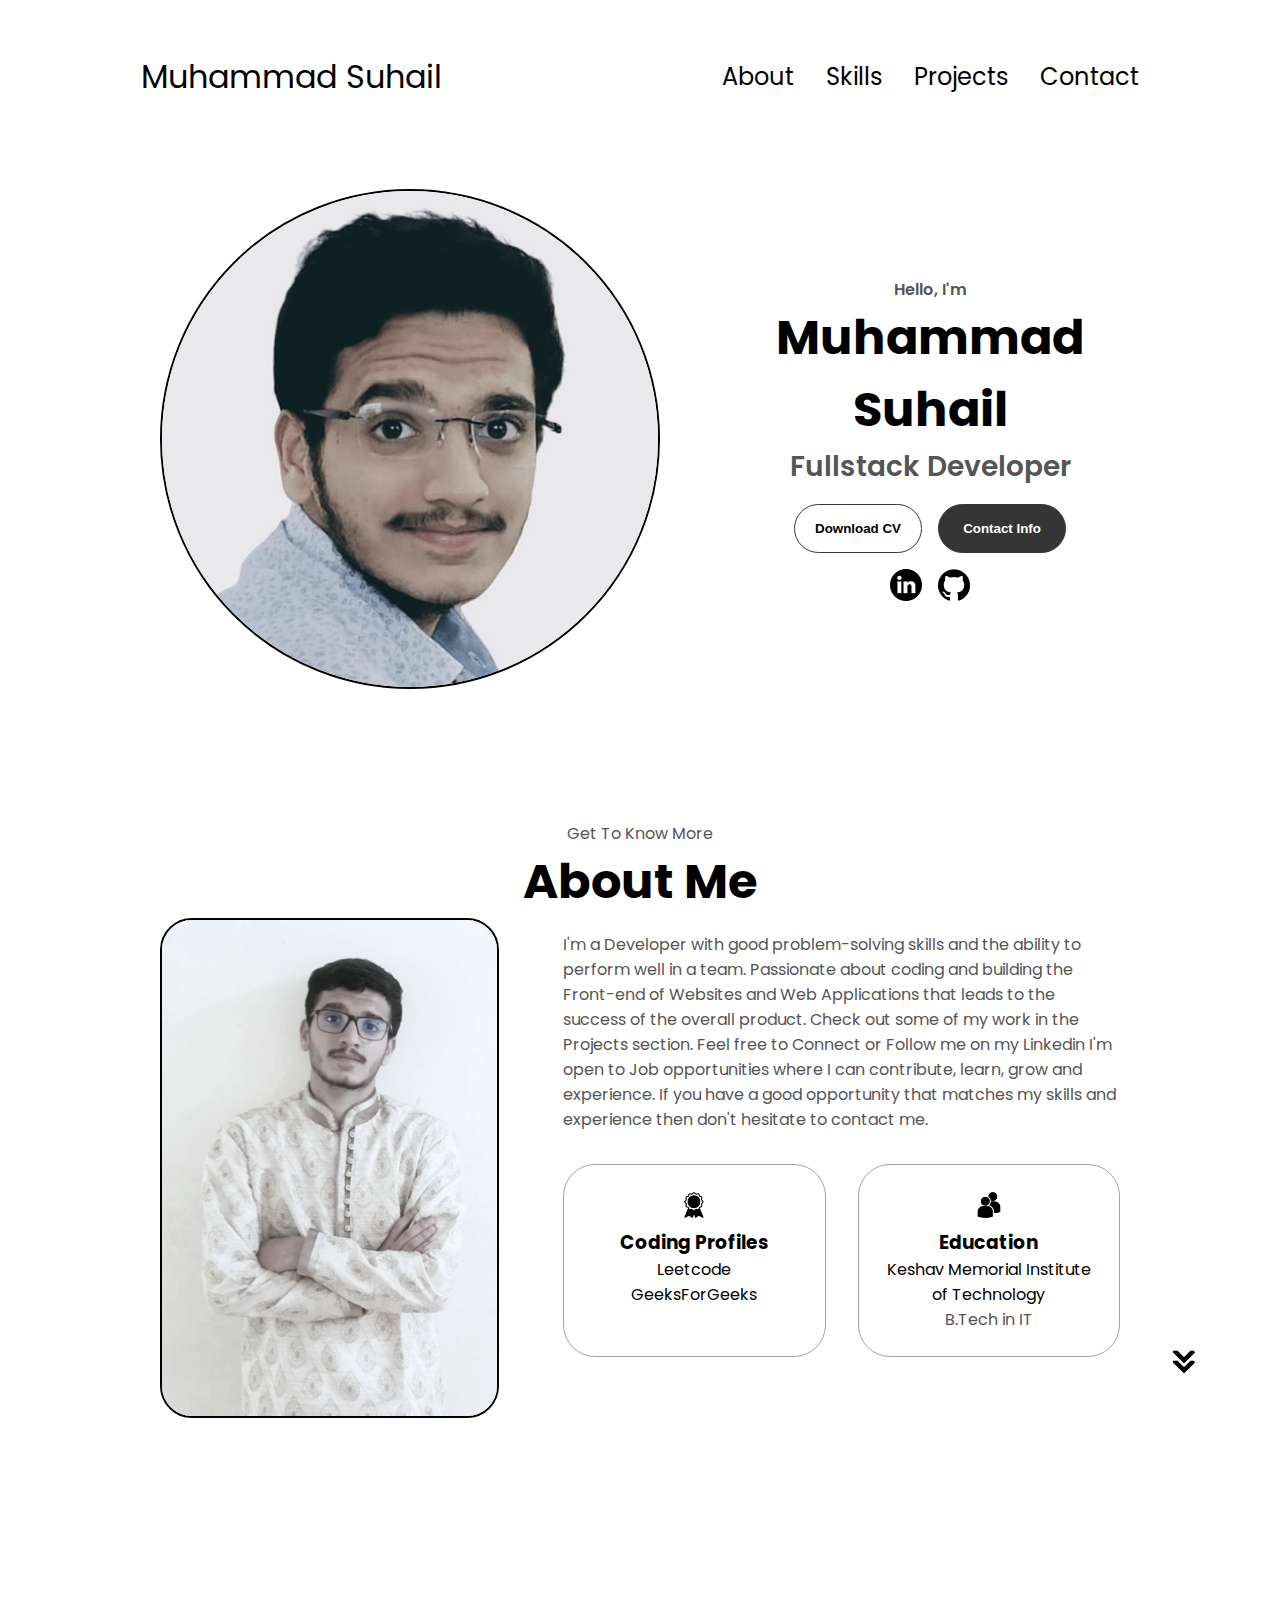
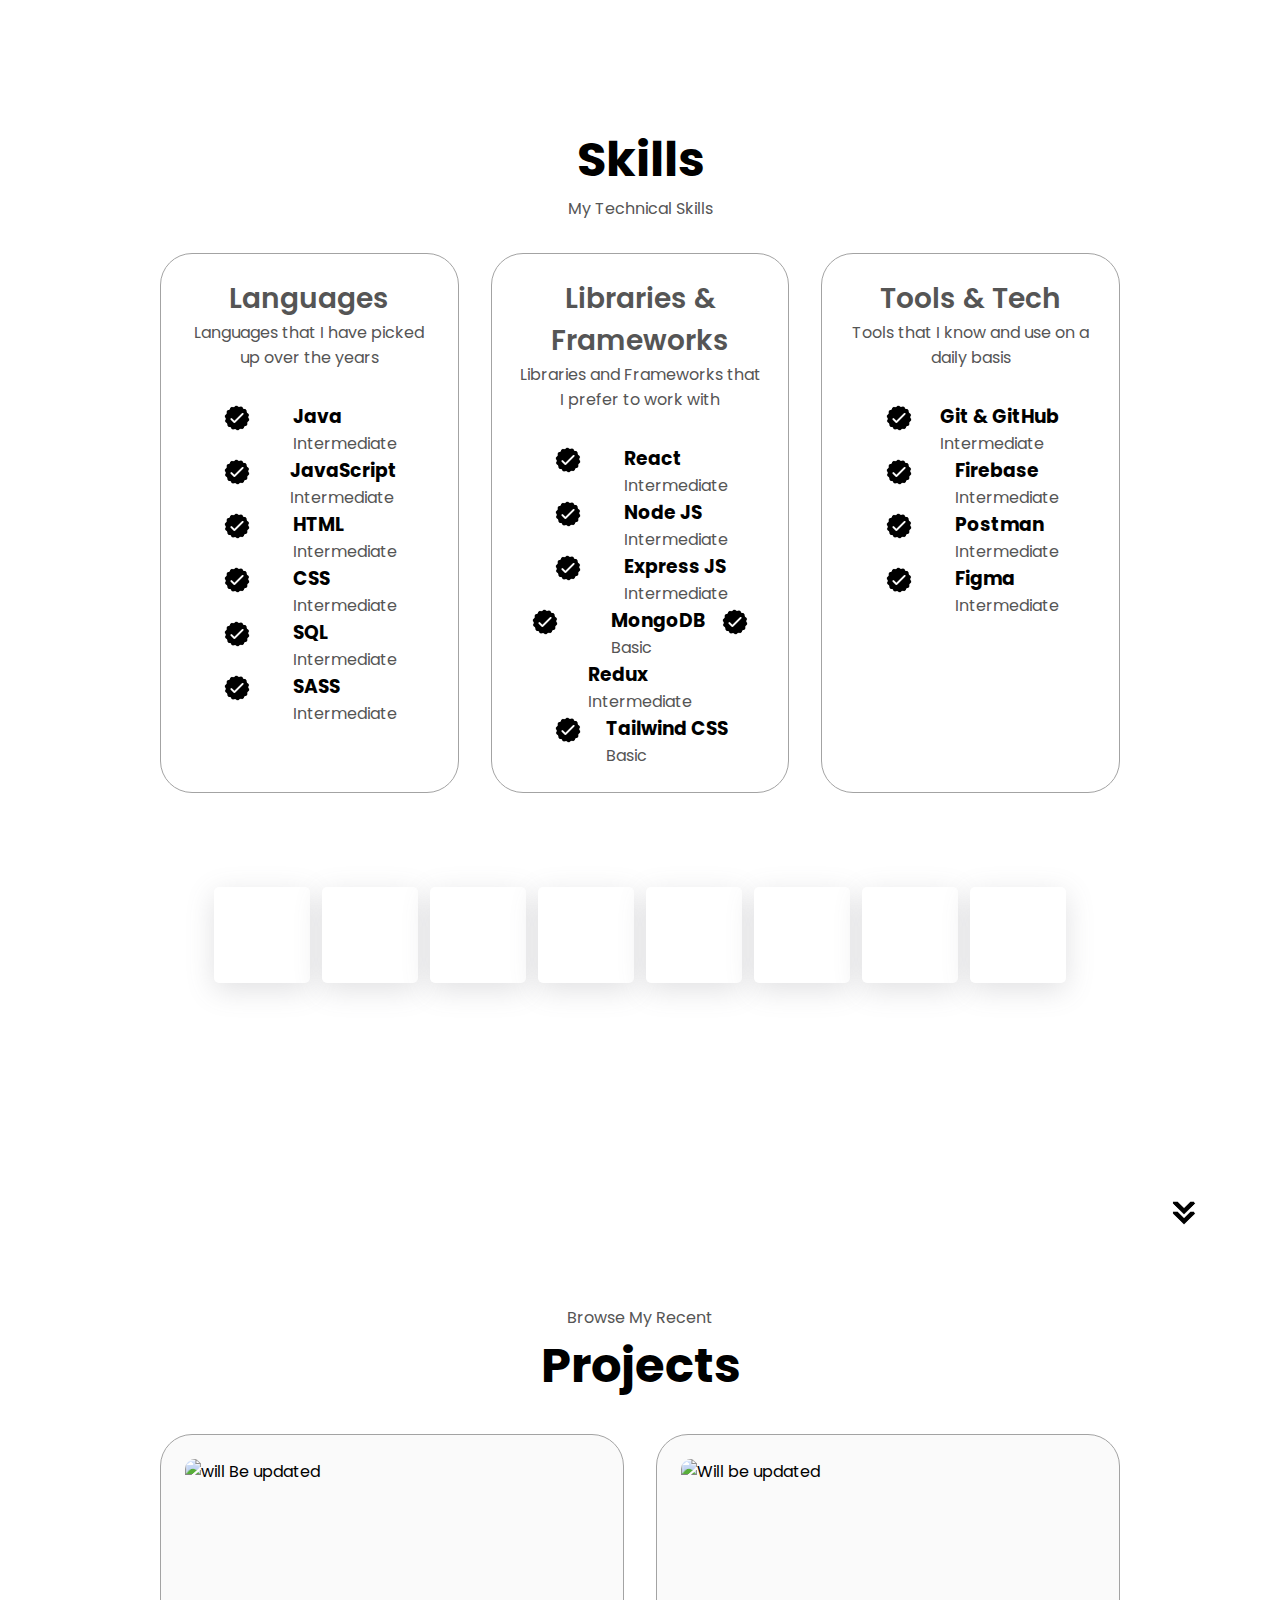
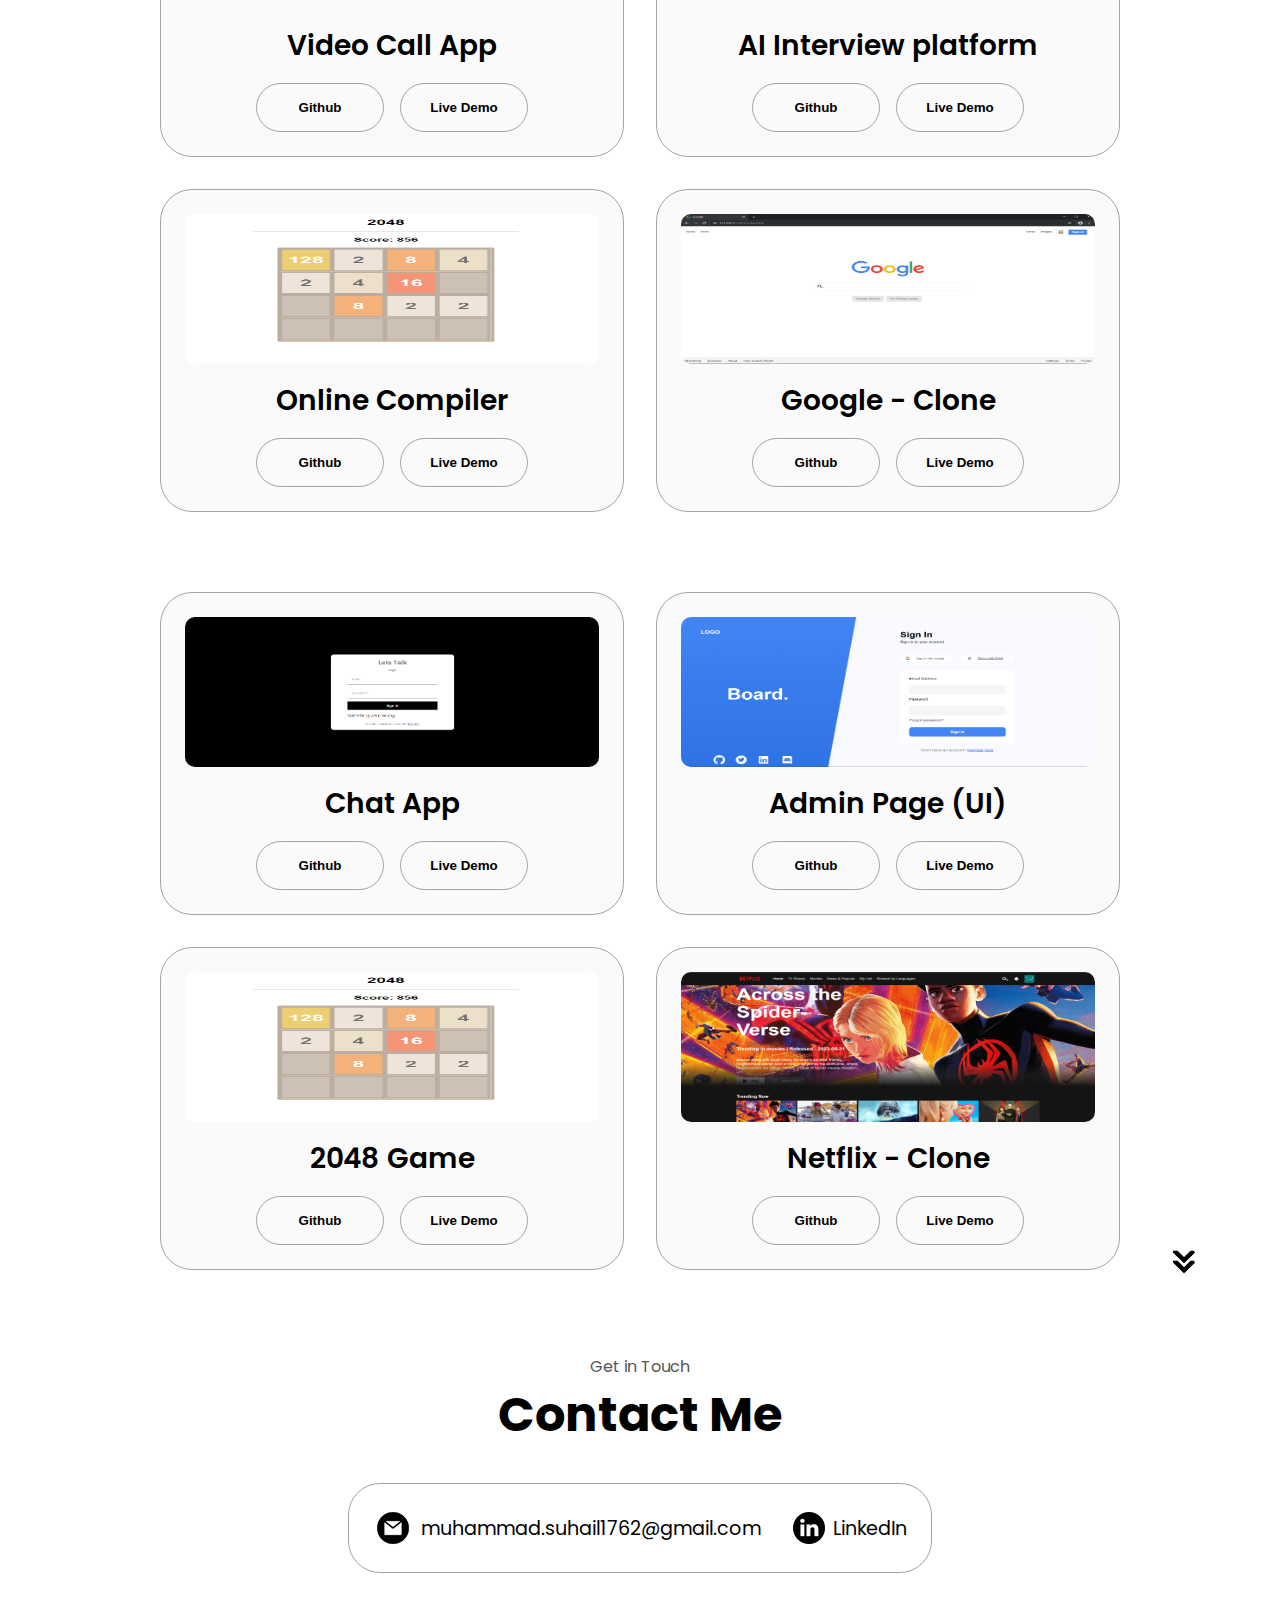
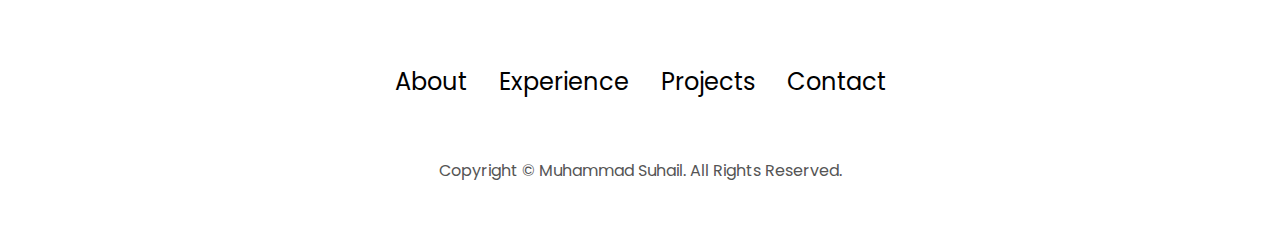
==== commit e5c5d62d: "Update index.html" ====
--- a/index.html
+++ b/index.html
@@ -224,6 +224,41 @@
                   <p>Intermediate</p>
                 </div>
               </article>
+              
+              <article>
+                <img
+                  src="./assets/checkmark.png"
+                  alt="Experience icon"
+                  class="icon"
+                />
+                <div>
+                  <h3>Node JS</h3>
+                  <p>Intermediate</p>
+                </div>
+              </article>
+              <article>
+                <img
+                  src="./assets/checkmark.png"
+                  alt="Experience icon"
+                  class="icon"
+                />
+                <div>
+                  <h3>Express JS</h3>
+                  <p>Intermediate</p>
+                </div>
+              </article>
+              
+              <article>
+                <img
+                  src="./assets/checkmark.png"
+                  alt="Experience icon"
+                  class="icon"
+                />
+                <div>
+                  <h3>MongoDB</h3>
+                  <p>Basic</p>
+                </div>
+              </article>
               </article>
               <img
                 src="./assets/checkmark.png"
@@ -237,40 +272,6 @@
             </article>
               <article>
                 <img
-                  src="./assets/checkmark.png"
-                  alt="Experience icon"
-                  class="icon"
-                />
-                <div>
-                  <h3>Node JS</h3>
-                  <p>Intermediate</p>
-                </div>
-              </article>
-              <article>
-                <img
-                  src="./assets/checkmark.png"
-                  alt="Experience icon"
-                  class="icon"
-                />
-                <div>
-                  <h3>Express JS</h3>
-                  <p>Intermediate</p>
-                </div>
-              </article>
-              
-              <article>
-                <img
-                  src="./assets/checkmark.png"
-                  alt="Experience icon"
-                  class="icon"
-                />
-                <div>
-                  <h3>MongoDB</h3>
-                  <p>Basic</p>
-                </div>
-              </article>
-              <article>
-                <img
                 src="./assets/checkmark.png"
                 alt="Experience icon"
                 class="icon"
@@ -321,6 +322,17 @@
                 />
                 <div>
                   <h3>Postman</h3>
+                  <p>Intermediate</p>
+                </div>
+              </article>
+              <article>
+                <img
+                  src="./assets/checkmark.png"
+                  alt="Experience icon"
+                  class="icon"
+                />
+                <div>
+                  <h3>Figma</h3>
                   <p>Intermediate</p>
                 </div>
               </article>
@@ -619,4 +631,4 @@
     </footer>
     <script src="script.js"></script>
   </body>
-</html>+</html>
--- a/style.css
+++ b/style.css
@@ -361,7 +361,7 @@
   text-align: initial;
   flex-wrap: wrap;
   flex-direction: row;
-  gap: 1.2rem;
+/*   gap: 1.2rem; */
   justify-content: space-evenly;
 }
 
@@ -538,4 +538,4 @@
 
 footer p {
   text-align: center;
-}+}
